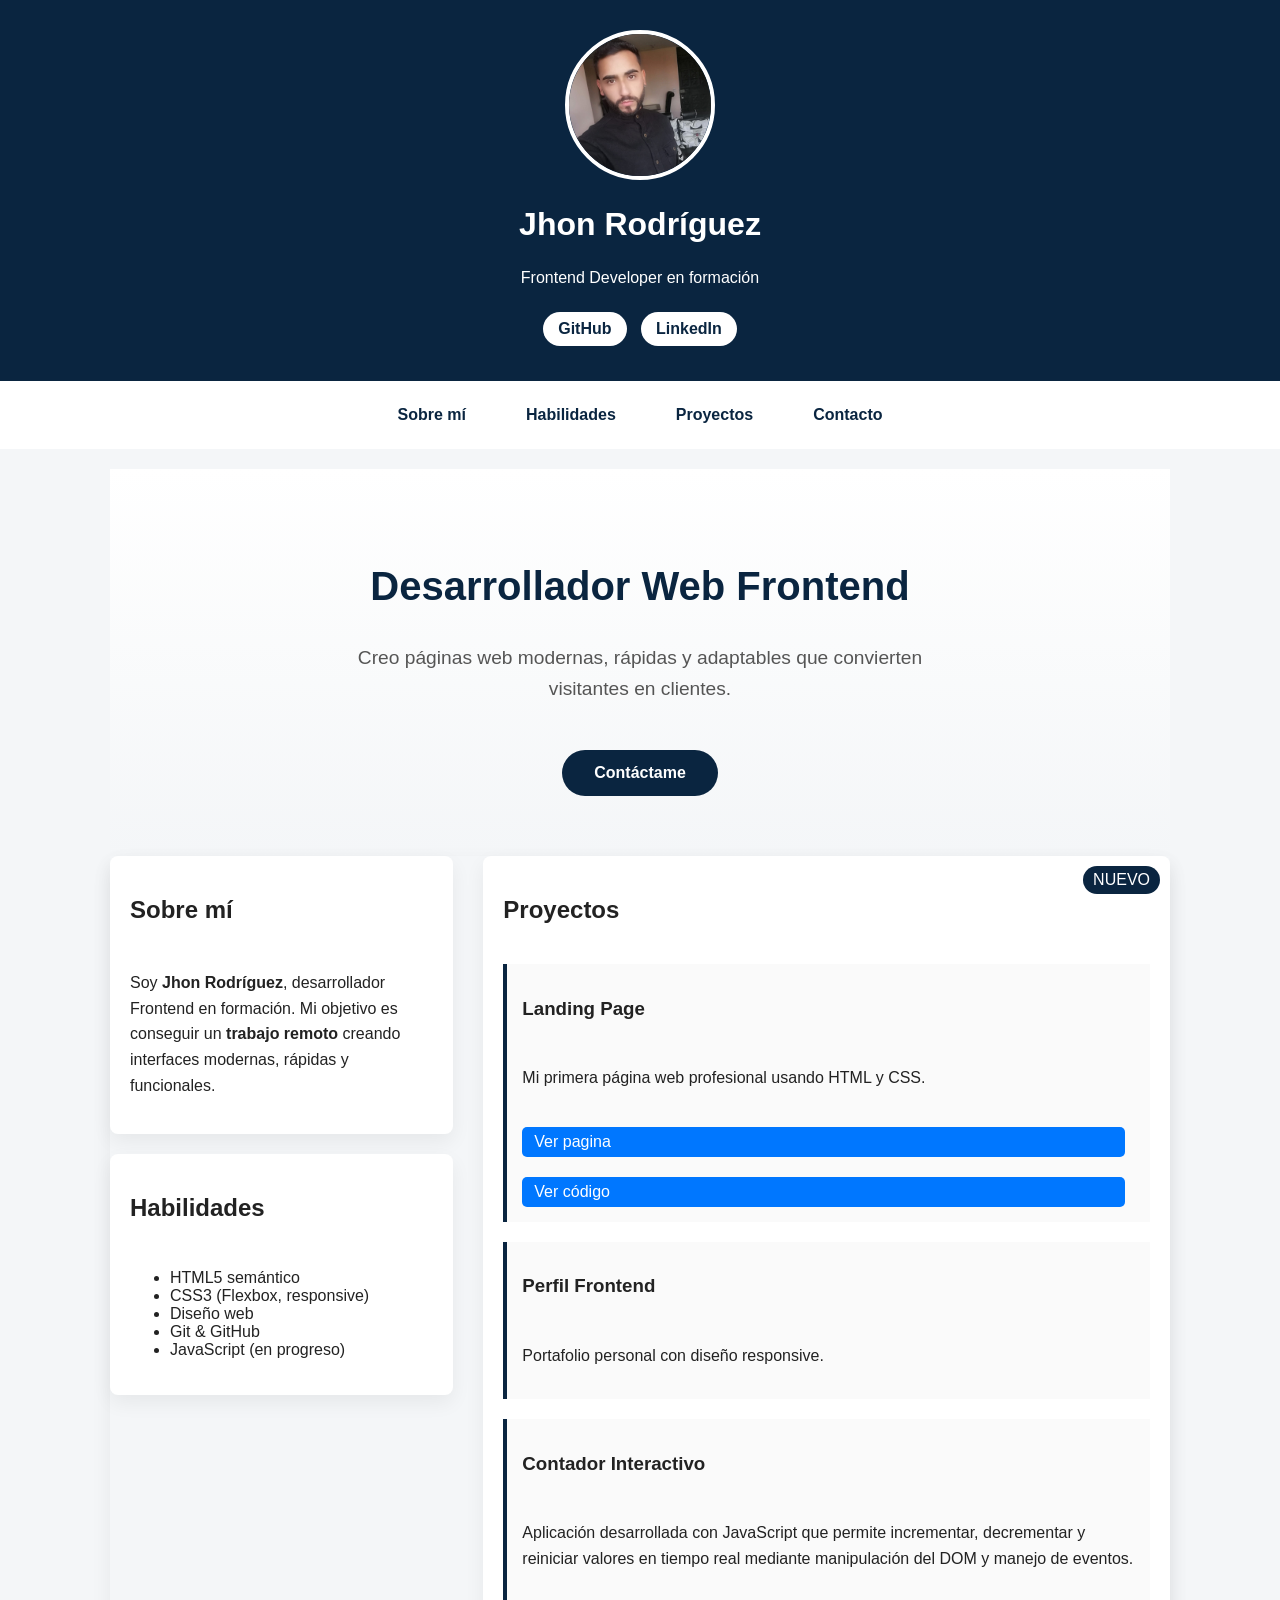
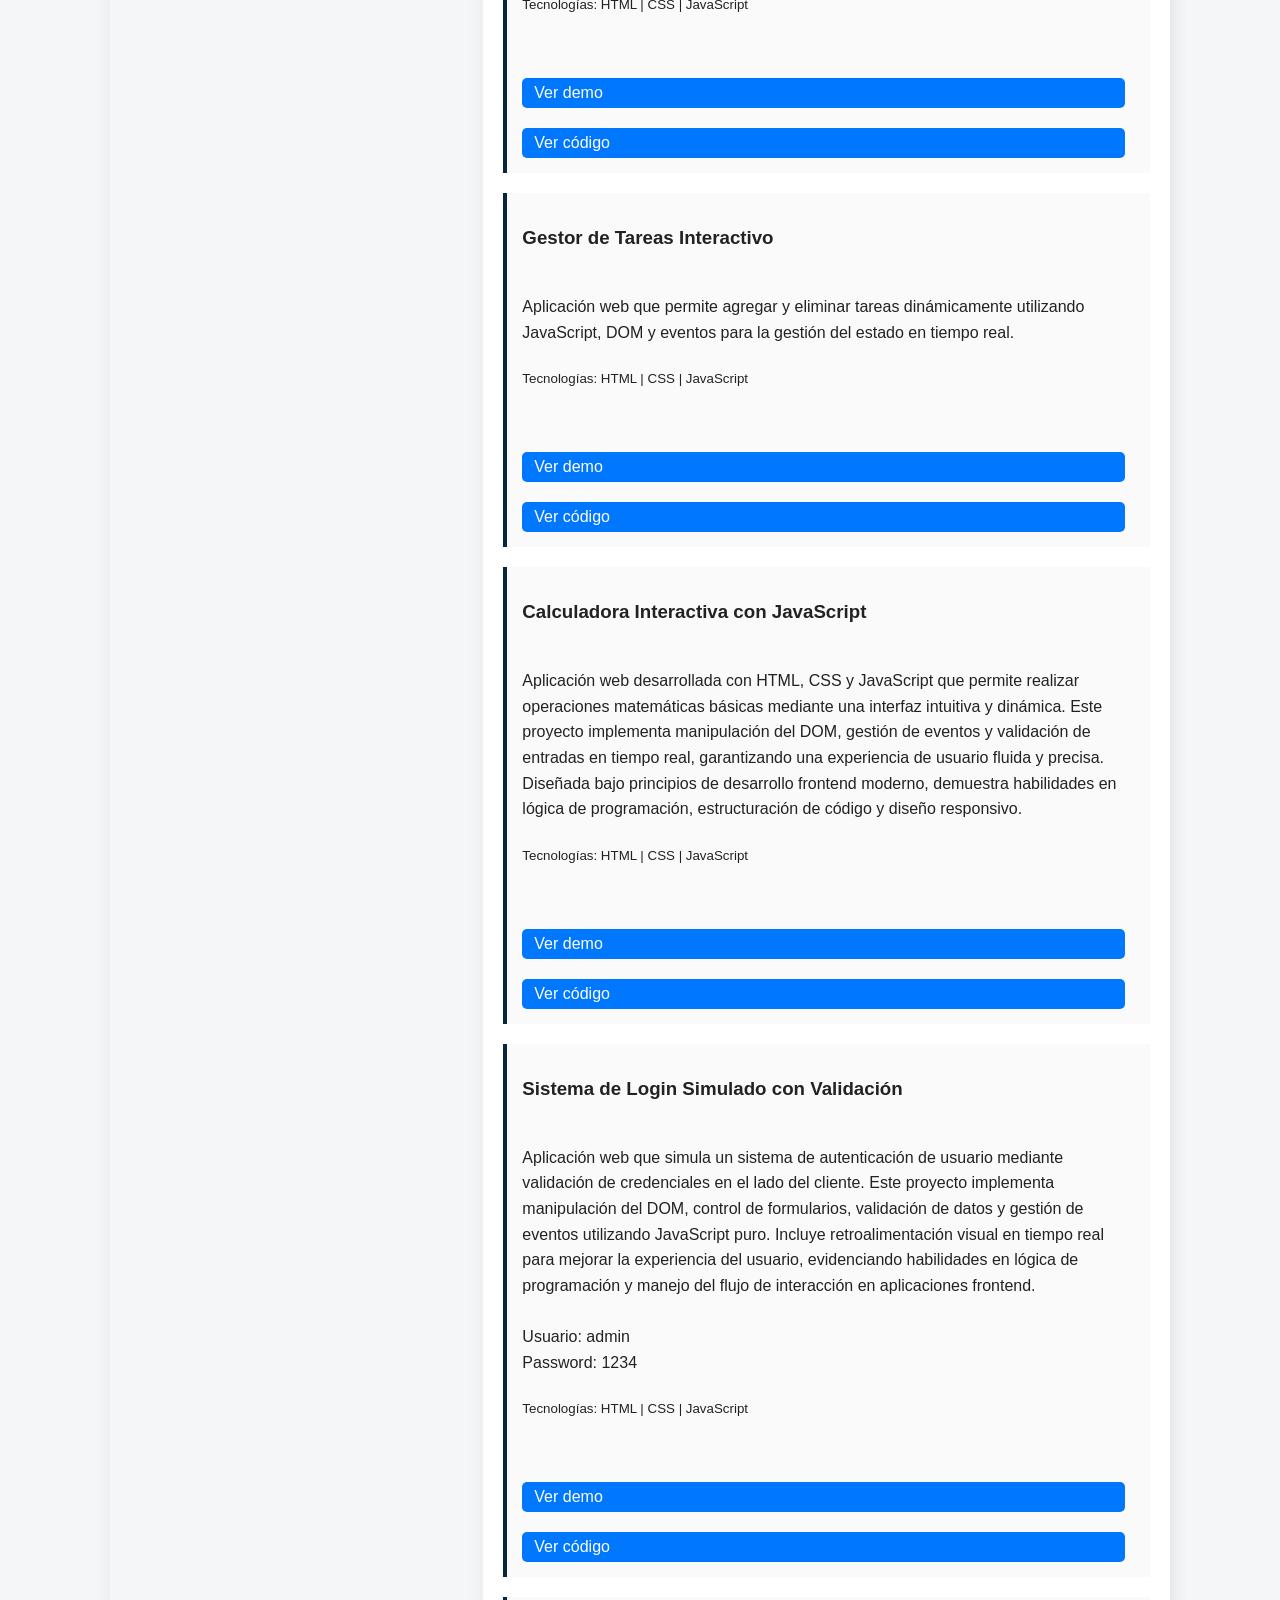
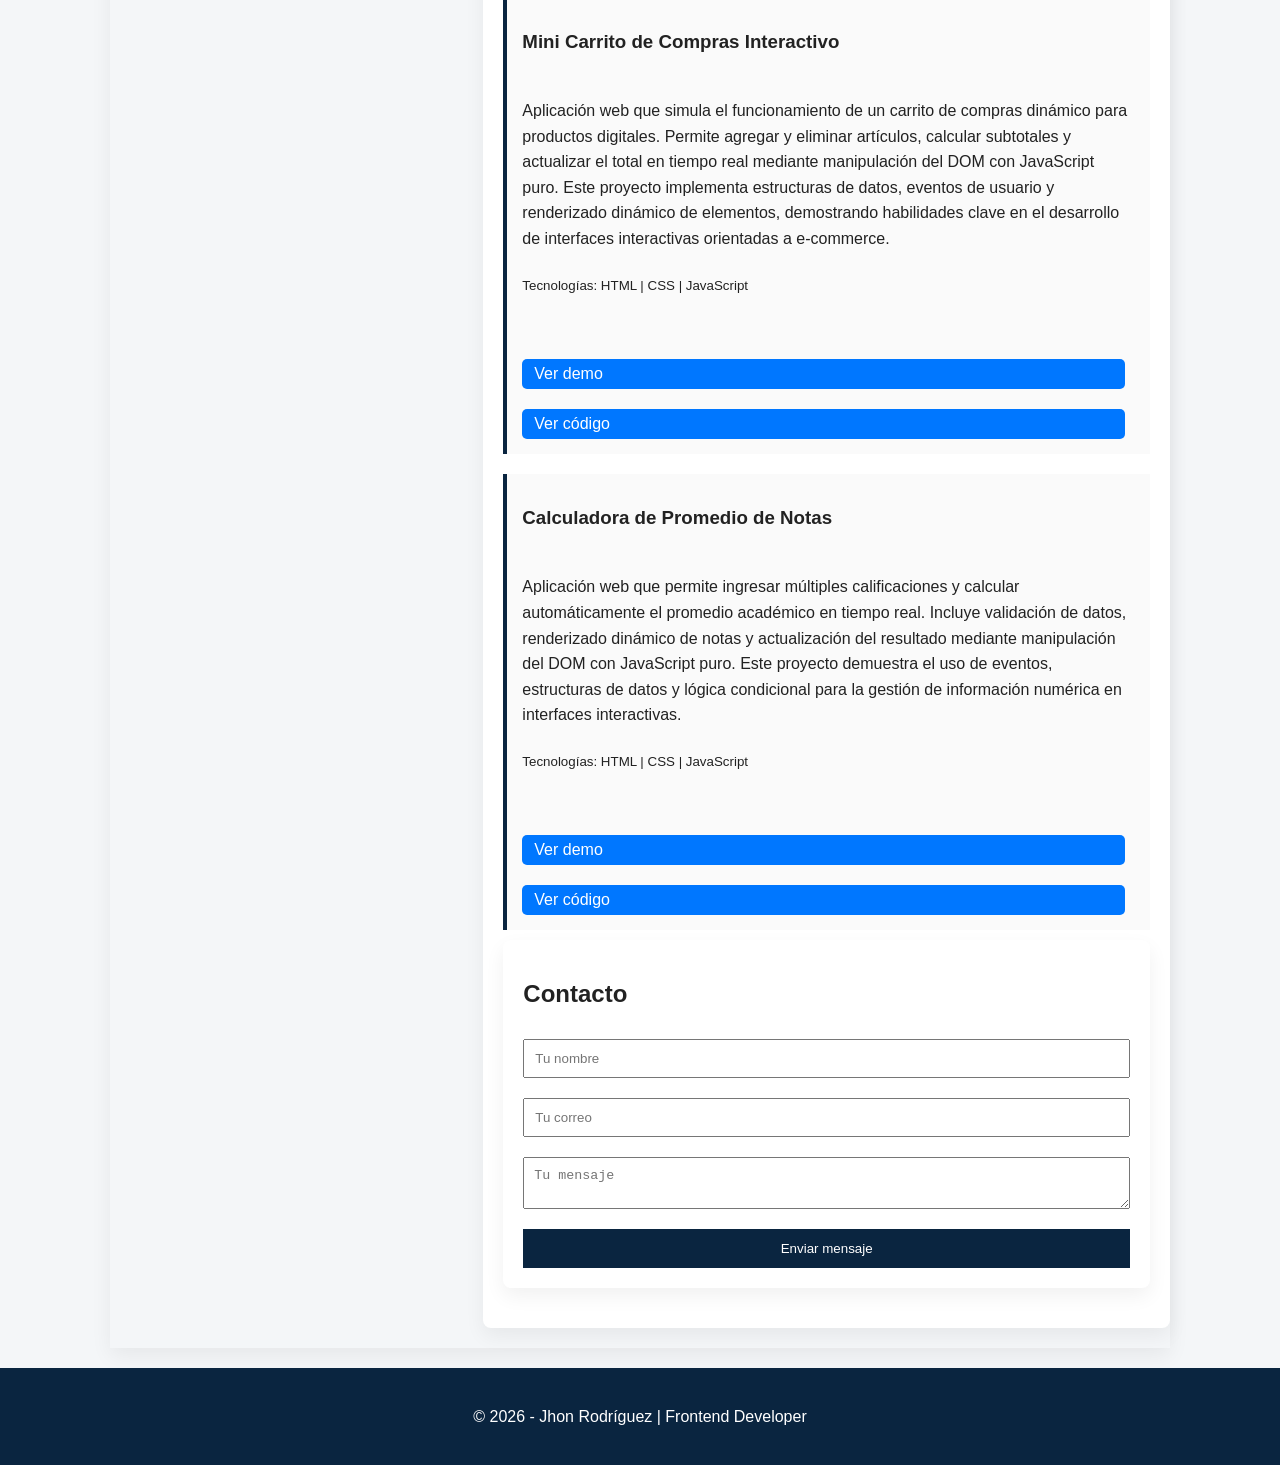
==== index.html @ 3b8bf6b1 "feat: update landing with JS projects section" ====
<!doctype html>
<html lang="es">
  <head>
    <!-- CABEZA DE LA PAGINA WEB -->

    <link rel="icon" href="img/favicon.png" type="image/png">

    <!-- Permite usar caracteres como ñ, tildes y emojis -->
    <meta charset="UTF-8" />

    <!-- Hace que la página se adapte al tamaño del dispositivo -->
    <meta name="viewport" content="width=device-width, initial-scale=1.0" />

    <!-- SEO básico: descripción para Google -->
    <!-- Etiqueta meta: se usa para dar información sobre la página al navegador y a Google -->
    <meta
      name="description"
      content="Portafolio de Jhon Rodríguez, Frontend Developer especializado en HTML, CSS y diseño web."
    />
    <!-- name Indica que esta meta etiqueta describe el contenido de la página -->
    <!-- Texto que leerán Google, Bing y otros buscadores para mostrar tu página en los resultados -->

    <!-- Palabras clave para buscadores -->
    <meta
      name="keywords"
      content="Frontend, HTML, CSS, Desarrollador Web, Portafolio"
    />

    <!-- Autor del sitio -->
    <meta name="author" content="Jhon Rodríguez" />

    <!-- Título que aparece en la pestaña -->
    <title>Jhon Rodríguez | Frontend Developer</title>
    <meta property="og:title" content="Jhon Rodríguez | Frontend Developer">
    <meta property="og:description" content="Portafolio profesional de desarrollo web frontend.">
    <meta property="og:type" content="website">
    <!-- Conecta el HTML con el archivo CSS -->
    <link rel="stylesheet" href="style.css" />
  </head>
  <body>
    <!-- CUERPO DE LA PAGINA WEB -->

    <!-- ================= HEADER ================= (Describir quien eres "Identidad del sitio" “Esta es la cabecera o presentación principal de la página”.)-->
    <header class="perfil">
      <!-- ¿Qué hace class="perfil"? Eso conecta este bloque con el CSS .perfil { ... } -->

      <!-- Imagen del perfil -->
      <img src="img/perfil.jpeg" alt="Foto de Jhon Rodríguez" />

      <!-- Nombre principal -->
      <h1>Jhon Rodríguez</h1>

      <!-- Profesión -->
      <p>Frontend Developer en formación</p>

      <!-- Enlaces sociales (div es una caja vacia para agrupar elementos)-->
      <div class="social">
        <!-- ¿Qué hace class="social"? Eso conecta este bloque con el CSS .social { ... } -->
        <!-- "<a>Es un enlace" "href Es a dónde va cuando haces clic" "target="_blank""Hace que se abra en una pestaña nueva. "aria-label Es el texto a mostrar y accesibilidad "GitHub" entre comillas servira para que los usuaros con discapacidad o Google SEO acceda a GitHub"-->
        <a
          href="https://github.com/17Sagara"
          target="_blank"
          aria-label="GitHub"
          >GitHub</a
        >
        <a
          href="https://www.linkedin.com/in/jhon-rodriguez-86114b209/"
          target="_blank"
          aria-label="LinkedIn"
          >LinkedIn</a
        >
      </div>
    </header>

    <!-- ================= MENÚ ================= -->
    <nav>
      <!-- Como se navega o menu de navegación  (<nav> le dice a google o navegadores que es un menu de navegacion)-->
      <!-- <a> Quiere decir que es un enlace -->
      <!-- # Es para ir a un elemento dentro de esta misma página que tenga ese ID, el navegador baja automáticamente hasta esa sección -->
      <a href="#sobre">Sobre mí</a
      ><!-- En resumen este es un enlace que si se hace clic en Sobre mi con su ID: #sobre me mostrara la sección sobre mi donde sea que este ubicada en mi pagina -->
      <a href="#habilidades">Habilidades</a>
      <a href="#proyectos">Proyectos</a>
      <a href="#contacto">Contacto</a>
    </nav>

    <!-- ================= CONTENIDO ================= (Indica a los usuarios y a los navegadores que este es el contenido proncipal del sitio) -->
    <main>
      <!-- Es donde va todo el contenido -->

      <!-- ================= HERO (Landing principal) ================= -->
      <!-- Sección HERO: el bloque principal de la landing page -->
      <section class="hero">
        <!-- Título principal de la página (lo más importante para Google y usuarios) -->
        <h1>Desarrollador Web Frontend</h1>

        <!-- Texto que explica qué haces y qué valor ofreces -->
        <p>
          Creo páginas web modernas, rápidas y adaptables que convierten
          visitantes en clientes.
        </p>

        <!-- Botón principal (Call To Action)
       href="#contacto" hace que al hacer clic baje hasta la sección contacto
       class="cta" conecta con los estilos del botón en CSS -->
        <a href="#contacto" class="cta">Contáctame</a>
      </section>
      <!-- Fin del HERO -->

      <div class="grid">
        <!-- div es una caja genérica. grid es una clase CSS que dice "Esta caja organiza su contenido en columnas" ESTRUCTURA -->

        <!-- ===== COLUMNA IZQUIERDA ===== -->
        <div class="columna">
          <!-- Este div representa una columba de la pagina, esto hace que se divida en 2 columnas y representa la izquierda | Columna 1 | Columna 2 |-->

          <section class="card" id="sobre">
            <!-- Bloques (“Este es un bloque de información” - section es semántico: indica una sección temática - id="sobre" sirve para que el menú <a href="#sobre"> funcione - class="card" permite darle estilo visual tipo tarjeta desde .card en css.) -->
            <h2>Sobre mí</h2>
            <!-- Título de la sección -->
            <p>
              <!-- Parrafo -->
              Soy <strong>Jhon Rodríguez</strong>, desarrollador Frontend en
              formación. Mi objetivo es conseguir un
              <strong>trabajo remoto</strong> creando interfaces modernas,
              rápidas y funcionales.
            </p>
          </section>

          <section class="card" id="habilidades">
            <!-- Aca tambien "card" es para referencia .card en el css para estilos visuales y id:"habilidades" para referenciarla con el menu -->
            <h2>Habilidades</h2>
            <!-- Título de la sección -->
            <ul>
              <!-- Lista desordenada (no tiene numeracion)-->
              <li>HTML5 semántico</li>
              <!-- li es un elemento de lista -->
              <li>CSS3 (Flexbox, responsive)</li>
              <li>Diseño web</li>
              <li>Git & GitHub</li>
              <li>JavaScript (en progreso)</li>
            </ul>
          </section>
        </div>

        <!-- ===== COLUMNA DERECHA ===== -->
        <div class="columna">
          <!-- cada .columna ocupa la mitad. -->

          <section class="card" id="proyectos">
            <!-- Aca tambien "card" es para referencia .card en el css para estilos visuales y id:"proyectos" para referenciarla con el menu -->

            <span class="badge">NUEVO</span>
            <!-- span es una etiqueta pequeña de texto y con la clase .badge en css NUEVO queda flotando arriba de la tarjeta como sticker-->

            <h2>Proyectos</h2>
            <!-- Titulo principal para esta sección -->

            <article class="proyecto">
              <!-- Esto es una pieza de contenido independiente "articulo" -->
              <h3>Landing Page</h3>
              <!-- Titulo principal para esta sección -->
              <p>Mi primera página web profesional usando HTML y CSS.</p>
              <!-- Parrafo -->
              <a href="https://17sagara.github.io/01-landing/" rel="noopener noreferrer" target="_blank" aria-label="Ver pagina">Ver pagina</a> 
              <a href="https://github.com/17Sagara/01-landing" rel="noopener noreferrer" target="_blank" aria-label="Ver código">Ver código</a>
              <!-- target="_blank" Hace que el enlace se abra en otra pestaña. -->
            </article>

            <article class="proyecto">
              <!-- Esto es una pieza de contenido independiente "articulo" -->
              <h3>Perfil Frontend</h3>
              <!-- Titulo principal para esta sección -->
              <p>Portafolio personal con diseño responsive.</p>
              <!-- Parrafo -->
            </article>

            <article class="proyecto">
  <h3>Contador Interactivo</h3>
  <p>
    Aplicación desarrollada con JavaScript que permite incrementar,
    decrementar y reiniciar valores en tiempo real mediante manipulación
    del DOM y manejo de eventos.
  </p>
  <small>Tecnologías: HTML | CSS | JavaScript</small>
  <br><br>
  <a href="https://17sagara.github.io/Contador-app/" rel="noopener noreferrer" target="_blank" aria-label="Ver demo">Ver demo</a>
  <a href="https://github.com/17Sagara/contador-app" rel="noopener noreferrer" target="_blank" aria-label="Ver código">Ver código</a>
</article>

<article class="proyecto">
  <h3>Gestor de Tareas Interactivo</h3>
  <p>
    Aplicación web que permite agregar y eliminar tareas dinámicamente
    utilizando JavaScript, DOM y eventos para la gestión del estado
    en tiempo real.
  </p>
  <small>Tecnologías: HTML | CSS | JavaScript</small>
  <br><br>
  <a href="https://17sagara.github.io/todo-app/" rel="noopener noreferrer" target="_blank" aria-label="Ver demo">Ver demo</a>
  <a href="https://github.com/17Sagara/todo-app" rel="noopener noreferrer" target="_blank" aria-label="Ver código">Ver código</a>
</article>

<article class="proyecto">
  <h3>Calculadora Interactiva con JavaScript</h3>
  <p>
    Aplicación web desarrollada con HTML, CSS y JavaScript que permite realizar operaciones matemáticas básicas mediante una interfaz 
    intuitiva y dinámica. Este proyecto implementa manipulación del DOM, gestión de eventos y validación de entradas en tiempo real, 
    garantizando una experiencia de usuario fluida y precisa. Diseñada bajo principios de desarrollo frontend moderno, demuestra 
    habilidades en lógica de programación, estructuración de código y diseño responsivo.
  </p>
  <small>Tecnologías: HTML | CSS | JavaScript</small>
  <br><br>
  <a href="https://17sagara.github.io/Calculadora-app/" rel="noopener noreferrer" target="_blank" aria-label="Ver demo">Ver demo</a>
  <a href="https://github.com/17Sagara/Calculadora-app" rel="noopener noreferrer" target="_blank" aria-label="Ver código">Ver código</a>
</article>

<article class="proyecto">
  <h3>Sistema de Login Simulado con Validación</h3>
  <p>
    Aplicación web que simula un sistema de autenticación de usuario mediante validación de credenciales en el lado del cliente. 
    Este proyecto implementa manipulación del DOM, control de formularios, validación de datos y gestión de eventos utilizando 
    JavaScript puro. Incluye retroalimentación visual en tiempo real para mejorar la experiencia del usuario, evidenciando habilidades
    en lógica de programación y manejo del flujo de interacción en aplicaciones frontend.<br><br>
    Usuario: admin<br>
    Password: 1234
  </p>
  <small>Tecnologías: HTML | CSS | JavaScript</small>
  <br><br>
  <a href="https://17sagara.github.io/Login-simulado/" rel="noopener noreferrer" target="_blank" aria-label="Ver demo">Ver demo</a>
  <a href="https://github.com/17Sagara/Login-simulado" rel="noopener noreferrer" target="_blank" aria-label="Ver código">Ver código</a>
</article>

<article class="proyecto">
  <h3>Mini Carrito de Compras Interactivo</h3>
  <p>
Aplicación web que simula el funcionamiento de un carrito de compras dinámico para productos digitales. Permite agregar y eliminar artículos, calcular subtotales y actualizar el total en tiempo real mediante manipulación del DOM con JavaScript puro. Este proyecto implementa estructuras de datos, eventos de usuario y renderizado dinámico de elementos, demostrando habilidades clave en el desarrollo de interfaces interactivas orientadas a e-commerce.
  </p>
  <small>Tecnologías: HTML | CSS | JavaScript</small>
  <br><br>
  <a href="https://17sagara.github.io/Carrito-compras/" rel="noopener noreferrer" target="_blank" aria-label="Ver demo">Ver demo</a>
  <a href="https://github.com/17Sagara/Carrito-compras" rel="noopener noreferrer" target="_blank" aria-label="Ver código">Ver código</a>
</article>

<article class="proyecto">
  <h3>Calculadora de Promedio de Notas</h3>
  <p>
Aplicación web que permite ingresar múltiples calificaciones y calcular automáticamente el promedio académico en tiempo real. Incluye validación de datos, renderizado dinámico de notas y actualización del resultado mediante manipulación del DOM con JavaScript puro. Este proyecto demuestra el uso de eventos, estructuras de datos y lógica condicional para la gestión de información numérica en interfaces interactivas.
  </p>
  <small>Tecnologías: HTML | CSS | JavaScript</small>
  <br><br>
  <a href="https://17sagara.github.io/Promedio-notas-app/" rel="noopener noreferrer" target="_blank" aria-label="Ver demo">Ver demo</a>
  <a href="https://github.com/17Sagara/Promedio-notas-app" rel="noopener noreferrer" target="_blank" aria-label="Ver código">Ver código</a>
</article>

      <!-- ================= CONTACTO ================= -->
      <section class="card" id="contacto">
        <!-- section Es un bloque semántico → una sección importante del sitio - class="card" Le aplica el diseño de tarjeta del CSS - id="contacto" Permite que el menú vaya aquí cuando se hace clic    -->
        <h2>Contacto</h2>
        <!-- Titulo principal para esta sección -->
        <form>
          <!-- con form damos a entender que el usuario va a escribir datos que pueden enviarse sin el los campos serian decorativos-->
          <!-- Campo nombre --><!-- input Campo donde el usuario escribe - type="text" Texto normal - placeholder Texto gris de ayuda - requiered No deja enviar si está vacío -->
          <input type="text" placeholder="Tu nombre" required />
          <!-- Campo email --><!-- input Campo donde el usuario escribe - type="emal" Texto de email - placeholder Texto gris de ayuda - requiered No deja enviar si está vacío -->
          <input type="email" placeholder="Tu correo" required />
          <!-- Mensaje --><!-- aca igual a los anteriores solamente que ya no tiene un tipo de texto asignado -->
          <textarea placeholder="Tu mensaje" required></textarea>
          <!-- Botón --><!-- type="submit" significa que cuando lo presionen, envía el formulario (por ahora no tiene a donde enviarlo solo es decorativo)-->
          <button type="submit">Enviar mensaje</button>
        </form>
      </section>
    </main>

    <!-- ================= FOOTER ================= -->
    <footer>
      <p>© 2026 - Jhon Rodríguez | Frontend Developer</p>
    </footer>
  </body>
</html>
---- style.css ----
/* Reset de modelo de caja */
* {
  /* Asterisco * → Selector universal (basicamente dice que se aplicara a todo en la pagina)*/
  box-sizing: border-box; /* codigo moderno que evita errores de tamaño como pasaba antes*/
  scroll-behavior: smooth;
}

/* ================= ESTILOS GENERALES ================= */
body {
  /* Esta parte es la base visual de toda tu web. Es todo lo que se ve en la página web. */
  background-color: #f4f6f8; /* Color de fondo "color fondo general" */
  font-family: Arial, Helvetica, sans-serif; /* Fuente */
  margin: 0; /* Quita márgenes automaticas que tienen los navegadores dejando que nuestra web llegue a los bordes */
  color: #222; /* Color texto del contenido*/
}

/* ================= HEADER ================= */
.perfil {
  /* “Todo lo que esté clase perfil tendrá estos estilos”.*/
  background-color: #0a2540; /* Azul oscuro "color portada" */
  color: white; /* Texto blanco "texto en la portada"*/
  text-align: center; /* Centra contenido */
  padding: 30px; /* espacio interno, agrega 30px o lo que le pongamos entre elementos para que no se vea apretado */
}

.perfil img {
  /* “Todas las imagenes que esten en la clase perfil tendrá estos estilos”.*/
  width: 150px; /* Tamaño imagen de perfil */
  border-radius: 50%; /* Curbatura de las esquinas de la foto de perfil al dejarla en 50% de ve Circular */
  border: 4px solid white; /* Borde de la foto de perfil */
}

/* Redes sociales o botones debajo de la foto de perfil */
.social a {
  /* “Todo lo que esté clase social tendrá estos estilos”.*/
  background: white; /* Color del boton */
  color: #0a2540; /* Color de la letra en el boton */
  padding: 8px 15px; /* Tamaño del boton, hace que el boton no este pegado al texto se vea comodo para hacer clic*/
  margin: 5px; /* Espacio entre un boton y el otro */
  display: inline-block; /* Texto que se comporta como caja - permite: padding, bordes redondeados, tamaño propio */
  text-decoration: none; /* Espacio entre un boton y el otro */
  border-radius: 20px; /* Redondea las esquinas dando sensacion de boton moderno */
  font-weight: bold; /* Texto en negrita */
  transition: 0.3s; /* Esto prepara al botón para animaciones suaves cuando: pases el mause, cambie el color */
}

/* Hover en botones */
.social a:hover {
  /* Cuando el mouse esté encima (hover) de un <a> que esté dentro de .social, aplica estos estilos - Cuando pasas el cursor sobre GitHub o LinkedIn, este estilo se activa. */
  background: #6989aa; /* Color resaltante al pasar el mause por GitHub o LinkedIn*/
}

/* ================= MENÚ ================= */

nav {
  /* “Todo lo que esté clase nav tendrá estos estilos en este caso especificamente el menu de navegación”.*/
  background: white; /* Color barra del menu de navegacion */
  padding: 15px; /* Espacio interno dentro del menu */

  display: flex; /* Activa Flexbox */
  flex-direction: column; /* 📱 Mobile first: vertical */
  /*justify-content: center;         /* Centra los enlaces horizontalmente */
  align-items: center; /* Los centra verticalmente */
  gap: 15px; /* Espacio entre botones */

  /*text-align: center;  centra los enlaces dentro del menu */
  position: sticky; /* efecto profesional */
  top: 0; /* le dice a sticky Quédate pegado exactamente al borde superior de la pantalla. */
  z-index: 1000; /* Esto controla la gerarquia de quien va encima de que entre mayor el número mas arriba visualmente */
}

nav a {
  color: #0a2540; /* Define el color del texto de los enlaces del menú (azul oscuro) */
  text-decoration: none; /* Quita el subrayado típico de los enlaces */
  font-weight: bold; /* Hace el texto más grueso (negrita) */

  padding: 10px 15px; /* Ahora son botones */
  border-radius: 8px; /* Bordes suaves */

  /* margin: 0 15px;         Agrega espacio a la izquierda y derecha entre cada enlace */
  transition: all 0.3s ease; /* Hace que el cambio de color sea suave cuando pasa el mouse */
}

/* Hover del menú */
nav a:hover {
  /* Se activa cuando el mouse pasa sobre un enlace del menú */
  background: #e8f0ff; /* Fondo tipo botón */
  color: #1e4e8c; /* Cambia el color del texto a un azul más claro */
}

/* ================= LAYOUT ================= */
/* Esta sección controla cómo se organiza la estructura principal de la página */

/* ===== HERO ===== */
/* Estilos generales del bloque principal (hero) */
.hero {
  text-align: center;
  /* Centra TODO el contenido del hero (título, texto y botón) */

  padding: 60px 20px;
  /* 60px arriba y abajo → hace que el hero sea alto y elegante
     20px a los lados → evita que el texto quede pegado en móvil */

  background: linear-gradient(to bottom, #ffffff, #f4f6f8);
}

/* Estilos del título principal dentro del hero */
.hero h1 {
  font-size: 2.5rem;
  /* Hace el título grande.
     2.5rem se adapta al tamaño de pantalla automáticamente */

  color: #0a2540;
  /* Azul oscuro corporativo (el mismo que usas en header y menú) */
}

/* Estilos del párrafo dentro del hero */
.hero p {
  font-size: 1.2rem;
  /* Texto más grande que lo normal para que se lea fácil */

  color: #555;
  /* Gris oscuro: más suave que negro puro → más elegante */

  max-width: 600px;
  /* Evita que el texto sea demasiado ancho en pantallas grandes.
     Mejora la lectura (regla de diseño profesional) */

  margin: 20px auto;
  /* 20px arriba y abajo → separa el texto del título y del botón
     auto a los lados → centra el párrafo horizontalmente */
}

/* Botón principal (Call To Action) */
.cta {
  /* Selecciona cualquier elemento que tenga class="cta" (tu botón principal) */
  display: inline-block; /* Hace que el botón se comporte como una caja (permite padding, tamaño y margen) */
  margin-top: 25px; /* Agrega espacio arriba para separarlo del texto */
  padding: 14px 32px; /* 14px arriba y abajo, 32px a los lados → botón grande y cómodo para hacer clic */
  background: #0a2540; /* Color de fondo azul oscuro (estilo corporativo) */
  color: white; /* Color del texto del botón */
  text-decoration: none; /* Quita el subrayado del enlace para que parezca un botón real */
  font-weight: bold; /* Hace el texto más grueso y visible */
  border-radius: 30px; /* Bordes muy redondeados → efecto píldora moderno */
  transition: 0.3s; /* Hace que los cambios (color y tamaño) sean suaves al pasar el mouse */
}

/* Cuando el usuario pasa el mouse sobre el botón */
.cta:hover {
  /* Hover = estado cuando el cursor está encima del botón */
  background: #1e4e8c; /* Cambia el azul a uno más claro para dar efecto interactivo */
  transform: scale(
    1.05
  ); /* Aumenta el tamaño un 5% → efecto de botón que "salta" */
}

main {
  max-width: 1100px;
  /* Define el ancho máximo que puede tener el contenido.
     Evita que la página se estire demasiado en pantallas grandes */

  margin: auto;
  /* Centra el contenido horizontalmente dentro de la ventana del navegador */

  padding: 20px;
  /* Agrega espacio interno para que el contenido no quede pegado a los bordes */
}

.grid {
  display: grid; /* Activa CSS Grid (ya no Flexbox) */

  /*display: flex;*/
  /* Activa Flexbox, permitiendo que los elementos hijos (columnas)
     se alineen uno al lado del otro */

  /*grid-template-columns: 300px 1fr;   /* Sidebar fija (300px) + contenido flexible */

  /* Columnas inteligentes (la columna izquierda nunca sera mas pequeña de 260px, puede crecer si ahi espacio y el 2fr significa que la columna derecha ocupa el doble de espacio que la izquierda) */
  /*| Sidebar |      Contenido      |*/
  /*|   1fr   |         2fr         |*/
  /*grid-template-columns: minmax(260px, 1fr) 2fr;*/

  grid-template-columns: 1fr; /* 📱 UNA sola columna por defecto */

  gap: 30px;
  /* Agrega espacio entre las columnas */

  /* Alineación profesional */
  /*justify-content: space-between;  separa las columnas horizontalmente */ /* Esto empuja las columbas a los extremos */
  /* align-items: center;           las centra verticalmente */
  /*align-items: flex-start; /*Alinea todos los elementos hijos desde ARRIBA del contenedor*/

  align-items: start; /* Alinea todo desde arriba */
}

.columna {
  flex: 1;
  /* Hace que cada columna ocupe el mismo ancho disponible
     dentro del contenedor flex (.grid) */
}

.columna:first-child {
  flex: 0.8; /* Sidebar más angosta */
}

.columna:last-child {
  flex: 1.2; /* Contenido más ancho */
}

/* ================= TARJETAS ================= */
/* Aquí empiezan los estilos de las tarjetas que contienen el contenido */

.card {
  background: white;
  /* Define el fondo de cada tarjeta como blanco,
     para que contraste con el fondo gris del body */

  padding: 20px;
  /* Agrega espacio dentro de la tarjeta
     para que el texto no quede pegado a los bordes */

  margin-bottom: 20px;
  /* Crea separación vertical entre una tarjeta y otra */

  border-radius: 8px;
  /* Redondea las esquinas de la tarjeta
     dando una apariencia más moderna y elegante */

  position: relative;
  /* Permite que los elementos internos posicionados de forma absoluta
     (como el badge "NUEVO") se coloquen tomando esta tarjeta como referencia */

  box-shadow: 0 8px 20px rgba(0, 0, 0, 0.06);

  /* Sombra base de la tarjeta (cuando NO está el mouse encima) */
  /*box-shadow: 0 10px 20px rgba(0, 0, 0, 0.08);*/
  /* 
  0  = no se mueve horizontalmente
  10px = baja la sombra hacia abajo
  20px = la hace más difusa (más suave)
  rgba(0,0,0,0.08) = negro con 8% de opacidad (sombra suave)
  Esto hace que la tarjeta "flote" sobre el fondo
*/

  /* Prepara animaciones suaves cuando algo cambie */
  transition:
    transform 0.3s ease,
    box-shadow 0.3s ease;
  /*
  transform 0.3s → la animación de movimiento dura 0.3 segundos
  box-shadow 0.3s → la sombra también cambia suavemente
  ease → hace que la animación empiece y termine suave (no brusca)
*/
  display: flex;
  flex-direction: column; /* Los elementos van de arriba hacia abajo */
  gap: 10px; /* Espacio entre título, texto, botones */
}

/* Cuando el mouse pasa por encima de una tarjeta */
.card:hover {
  /* Mueve la tarjeta hacia arriba 8 píxeles */
  transform: translateY(-8px);
  /*
    translateY(-8px) = la tarjeta sube
    Da el efecto de que la tarjeta "se eleva"
  */

  /* Aumenta la sombra para simular que está más lejos del fondo */
  box-shadow: 0 20px 40px rgba(0, 0, 0, 0.15);
  /*
    20px = la sombra cae más abajo
    40px = la sombra es más grande
    0.15 = más oscura
    Esto refuerza el efecto de tarjeta flotando
  */
}

/* ================= BADGE ================= (icono azul en la esquina de proyectos que dice "NUEVO") */
/* Comentario visual para identificar esta sección del CSS */

/* Selecciona todos los elementos que tengan class="badge" */
.badge {
  position: absolute;
  /* Permite mover este elemento libremente dentro de su contenedor.
     Se posiciona respecto al primer elemento padre que tenga
     position: relative (en este caso, la tarjeta .card) */

  top: 10px;
  /* Lo separa 10 píxeles desde la parte superior de la tarjeta */

  right: 10px;
  /* Lo separa 10 píxeles desde el lado derecho de la tarjeta */

  background: #0a2540;
  /* Color de fondo azul oscuro, igual al del header.
     Da coherencia visual al diseño */

  color: white;
  /* Hace que el texto (por ejemplo: "NUEVO") sea blanco */

  padding: 5px 10px;
  /* Agrega espacio interno:
     5px arriba y abajo, 10px a los lados,
     haciendo que el badge se vea como una cápsula */

  border-radius: 20px;
  /* Redondea mucho las esquinas.
     Esto crea el efecto de etiqueta o píldora */
}

/* ================= PROYECTOS ================= */
/* Comentario visual para separar esta sección del CSS */

/* Selecciona todos los elementos que tengan class="proyecto" */
.proyecto {
  background: #fafafa;
  /* Color de fondo gris muy claro.
     Hace que cada proyecto se vea como una tarjeta suave */

  padding: 15px;
  /* Espacio interno entre el contenido (texto, links) y los bordes.
     Evita que el texto quede pegado */

  border-left: 4px solid #0a2540;
  /* Crea una línea azul gruesa en el lado izquierdo.
     Sirve como detalle visual que marca cada proyecto */

  margin-top: 10px;
  /* Separa cada proyecto del anterior hacia arriba,
     evitando que queden pegados */

  display: flex; /*Le dice al navegador:“Voy a organizar los elementos hijos con reglas inteligentes de alineación”.Sin esto, las siguientes líneas no funcionan.*/
  flex-direction: column; /*Cambia la dirección del Flexbox a vertical.*/
  gap: 10px; /*Agrega 8 píxeles de espacio entre cada elemento hijo. Sin gap, todo quedaría pegado:*/
}

.proyecto a {
  display: inline-block;
  margin-right: 10px;
  margin-top: 10px;
  padding: 6px 12px;
  background: #0077ff;
  color: white;
  text-decoration: none;
  border-radius: 5px;
}

/* ================= FORMULARIO ================= */
/* Título visual para identificar la sección del formulario */
form {
  display: flex;
  flex-direction: column;
  gap: 10px;
}

/* Selecciona TODOS los inputs y textareas que estén dentro de un formulario */
form input,
form textarea {
  width: 100%;
  /* Hace que los campos ocupen todo el ancho del formulario */

  padding: 10px;
  /* Espacio interno entre el texto y los bordes del input.
     Hace que se vea más grande y cómodo para escribir */

  margin-bottom: 10px;
  /* Espacio debajo de cada campo para separarlos */
}

/* Estilo cuando el usuario hace clic o escribe en un campo */
form input:focus,
form textarea:focus {
  outline: 2px solid #0a2540;
  /* Dibuja un borde azul alrededor del campo activo
     para indicar dónde está escribiendo el usuario */
}

/* ================= BOTÓN ================= */
/* Estilo para todos los botones */

button {
  background: #0a2540;
  /* Color de fondo azul oscuro */

  color: white;
  /* Color del texto del botón */

  border: none;
  /* Quita el borde feo por defecto del navegador */

  padding: 12px;
  /* Tamaño interno del botón (lo hace más grande) */

  cursor: pointer;
  /* Hace que el mouse se convierta en una manito al pasar encima */
}

/* Estilo cuando el mouse pasa sobre el botón */
button:hover {
  background: #1e4e8c;
  /* Cambia a un azul más claro al pasar el mouse
     para dar efecto visual interactivo */
}

/* ================= FOOTER ================= */
/* Título visual pa
ra indicar que aquí empiezan los estilos del pie de página */

footer {
  /* Selecciona la etiqueta <footer> del HTML */

  background: #0a2540;
  /* Color de fondo azul oscuro para diferenciar el pie de página */

  color: white;
  /* Color blanco para el texto dentro del footer */

  text-align: center;
  /* Centra horizontalmente el texto (©, nombre, etc.) */

  padding: 20px;
  /* Agrega espacio interno alrededor del contenido
     para que no quede pegado a los bordes */
}

/* ================= RESPONSIVE ================= */
/* Título para indicar que aquí empiezan los estilos para móviles y tablets */

@media (min-width: 900px) {
  /* Significa:
      /* Cuando la pantalla tenga 900px o MÁS (PC, laptops) 
      aplica los estilos que están dentro de este bloque" */

  .grid {
    /* Selecciona el contenedor principal que organiza las columnas del layout */
    /* flex-direction: column; */ /* (Esto era de Flexbox)
                                               Si estuviera activo, haría que las columnas se apilen una debajo de otra.
                                               Ya no se usa porque ahora el layout funciona con CSS Grid */

    /* grid-template-columns: 1fr; */ /* (Versión móvil con Grid)
                                               Si esta línea se activa, toda la sección se convierte en UNA sola columna.
                                               Es el equivalente a “modo celular” */

    grid-template-columns: minmax(260px, 1fr) 2fr;
    /* Crea DOS columnas con CSS Grid:
     1) La primera columna (sidebar):
        - Nunca será menor de 260px
        - Puede crecer hasta ocupar 1 fracción del espacio disponible
     2) La segunda columna (contenido principal):
        - Ocupa 2 fracciones del espacio
        - Siempre es el doble de ancha que la primera */

    box-shadow: 0 8px 20px rgba(0, 0, 0, 0.06);
    /* Agrega una sombra suave al contenedor de columnas,
     dando un efecto de profundidad y diseño moderno */
  }

  /* .columna:first-child, */ /* (Flexbox antiguo)
                                               Seleccionaba la primera columna (normalmente el sidebar) */
  /* .columna:last-child { */ /* (Flexbox antiguo)
                                               Seleccionaba la segunda columna (contenido principal) */
  /* flex: 1; */ /* (Flexbox antiguo)
                                               Hacía que ambas columnas ocuparan el mismo ancho.
                                               Ya no se usa porque ahora el layout está controlado por Grid */

  /* ================= MENÚ RESPONSIVE ================= */
  nav {
    /* Selecciona la barra de navegación <nav> (el menú principal del sitio) */

    flex-direction: row; /* Organiza los enlaces del menú en fila horizontal (modo PC: uno al lado del otro) */

    /* flex-direction: column;  /* Esta línea está comentada.
                                Si la activaras, el menú pasaría a ser vertical
                                (modo móvil: botones uno debajo del otro) */

    justify-content: center; /* Centra todos los enlaces del menú horizontalmente dentro de la barra */

    /* align-items: center;     /* Esta línea está comentada.
                                Si se activara, centraría los enlaces verticalmente dentro del menú */

    gap: 30px; /* Crea 30px de espacio entre cada botón del menú
                                para que no queden pegados y se vean más claros y profesionales */
  }

  /*El siguiente codigo se bloqueo para usar el nav de arriba mejor*/
  /*nav a {
    Selecciona los enlaces del menú 

    display: block;
     Hace que cada enlace ocupe toda una línea,
       en vez de estar uno al lado del otro 

    margin: 10px;
    Agrega espacio arriba y abajo entre cada enlace,
       para que se puedan tocar fácilmente con el dedo 
  }*/

  nav a {
    /*width: 100%;                 /* Botones ocupan todo el ancho */
    /*text-align: center;*/
    width: auto; /* En PC los botones NO ocupan todo el ancho */
  }

  /* ===== PERFIL ===== */
  .perfil img {
    width: 150px; /* Imagen más pequeña en móvil */
  }
}

h1,
h2,
h3 {
  /* Selecciona TODOS los títulos: h1, h2 y h3 */
  line-height: 1.2; /* Define la altura entre las líneas del texto.
                             1.2 significa que las líneas estarán muy juntas,
                             haciendo los títulos más compactos, fuertes y elegantes */
}

p {
  /* Selecciona TODOS los párrafos <p> del sitio */
  line-height: 1.6; /* Define la distancia entre líneas del texto.
                             1.6 hace que el texto sea más aireado,
                             más cómodo de leer y más profesional */
}
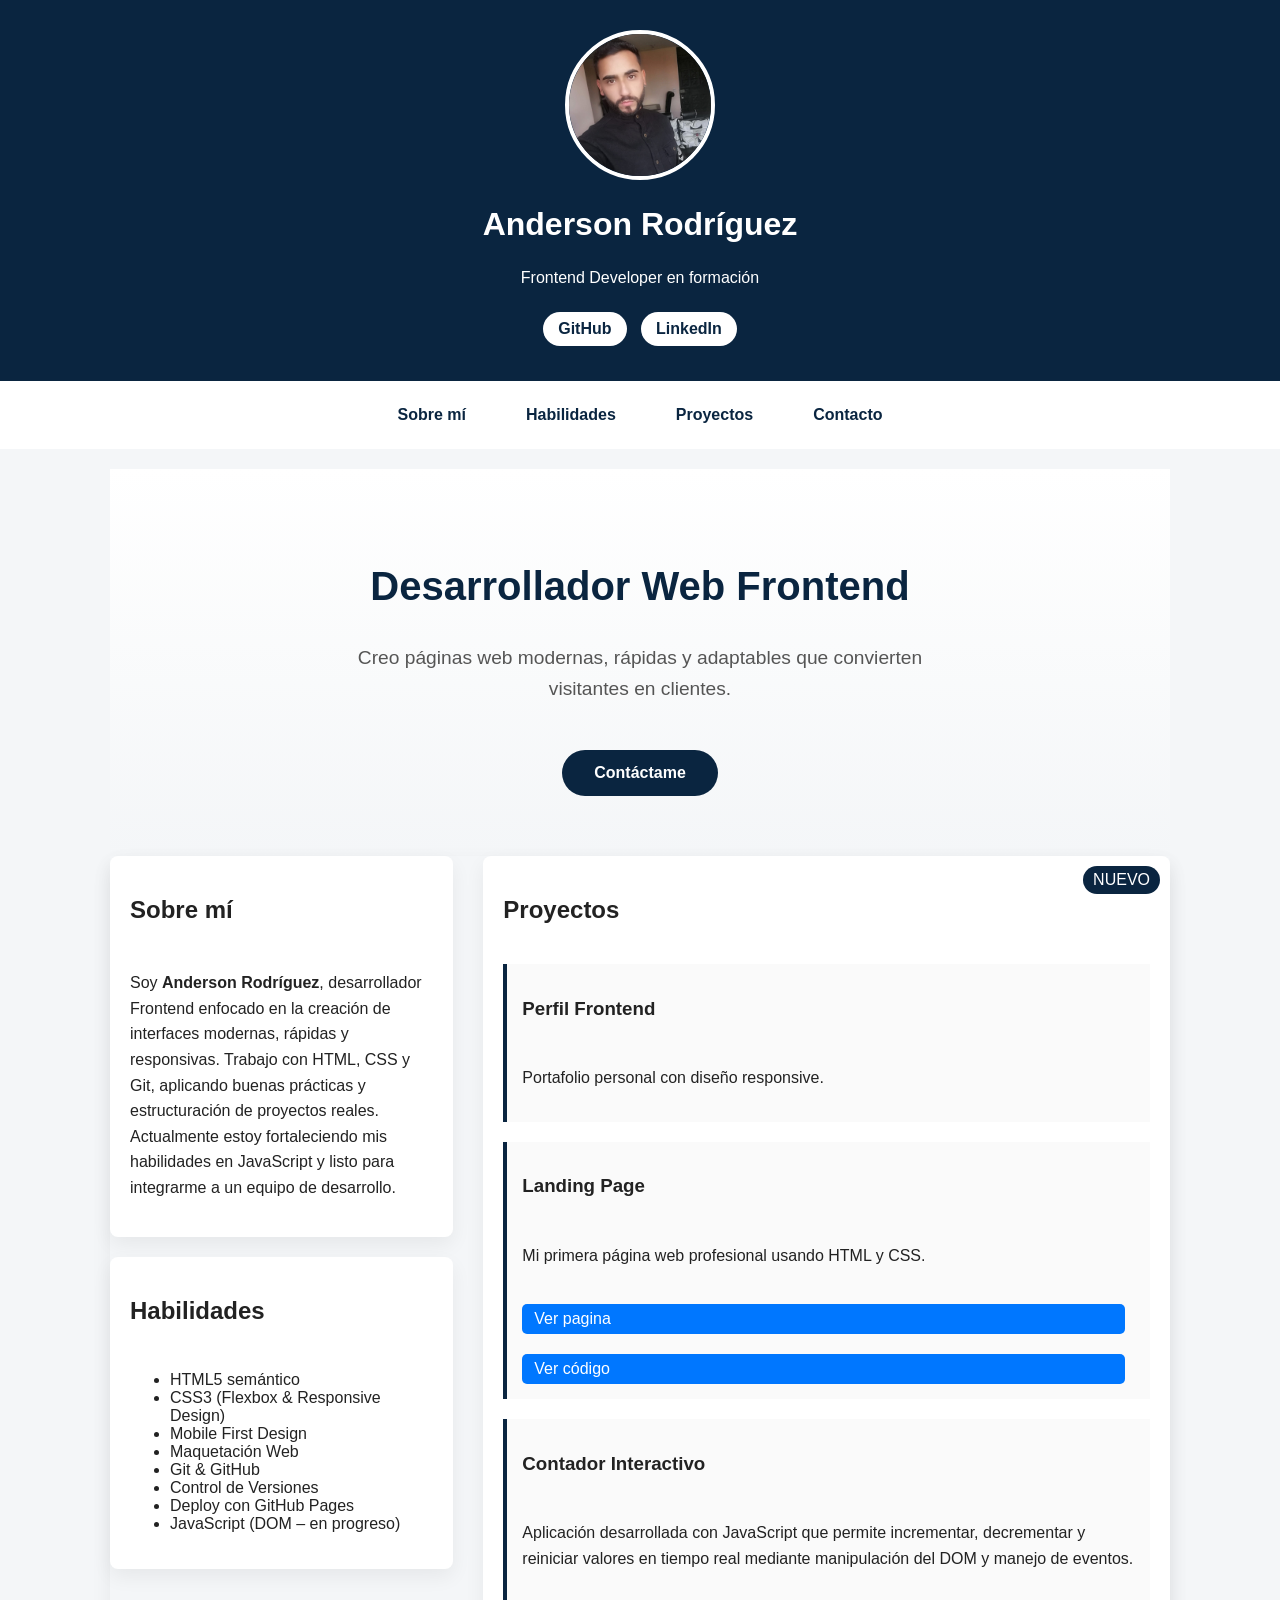
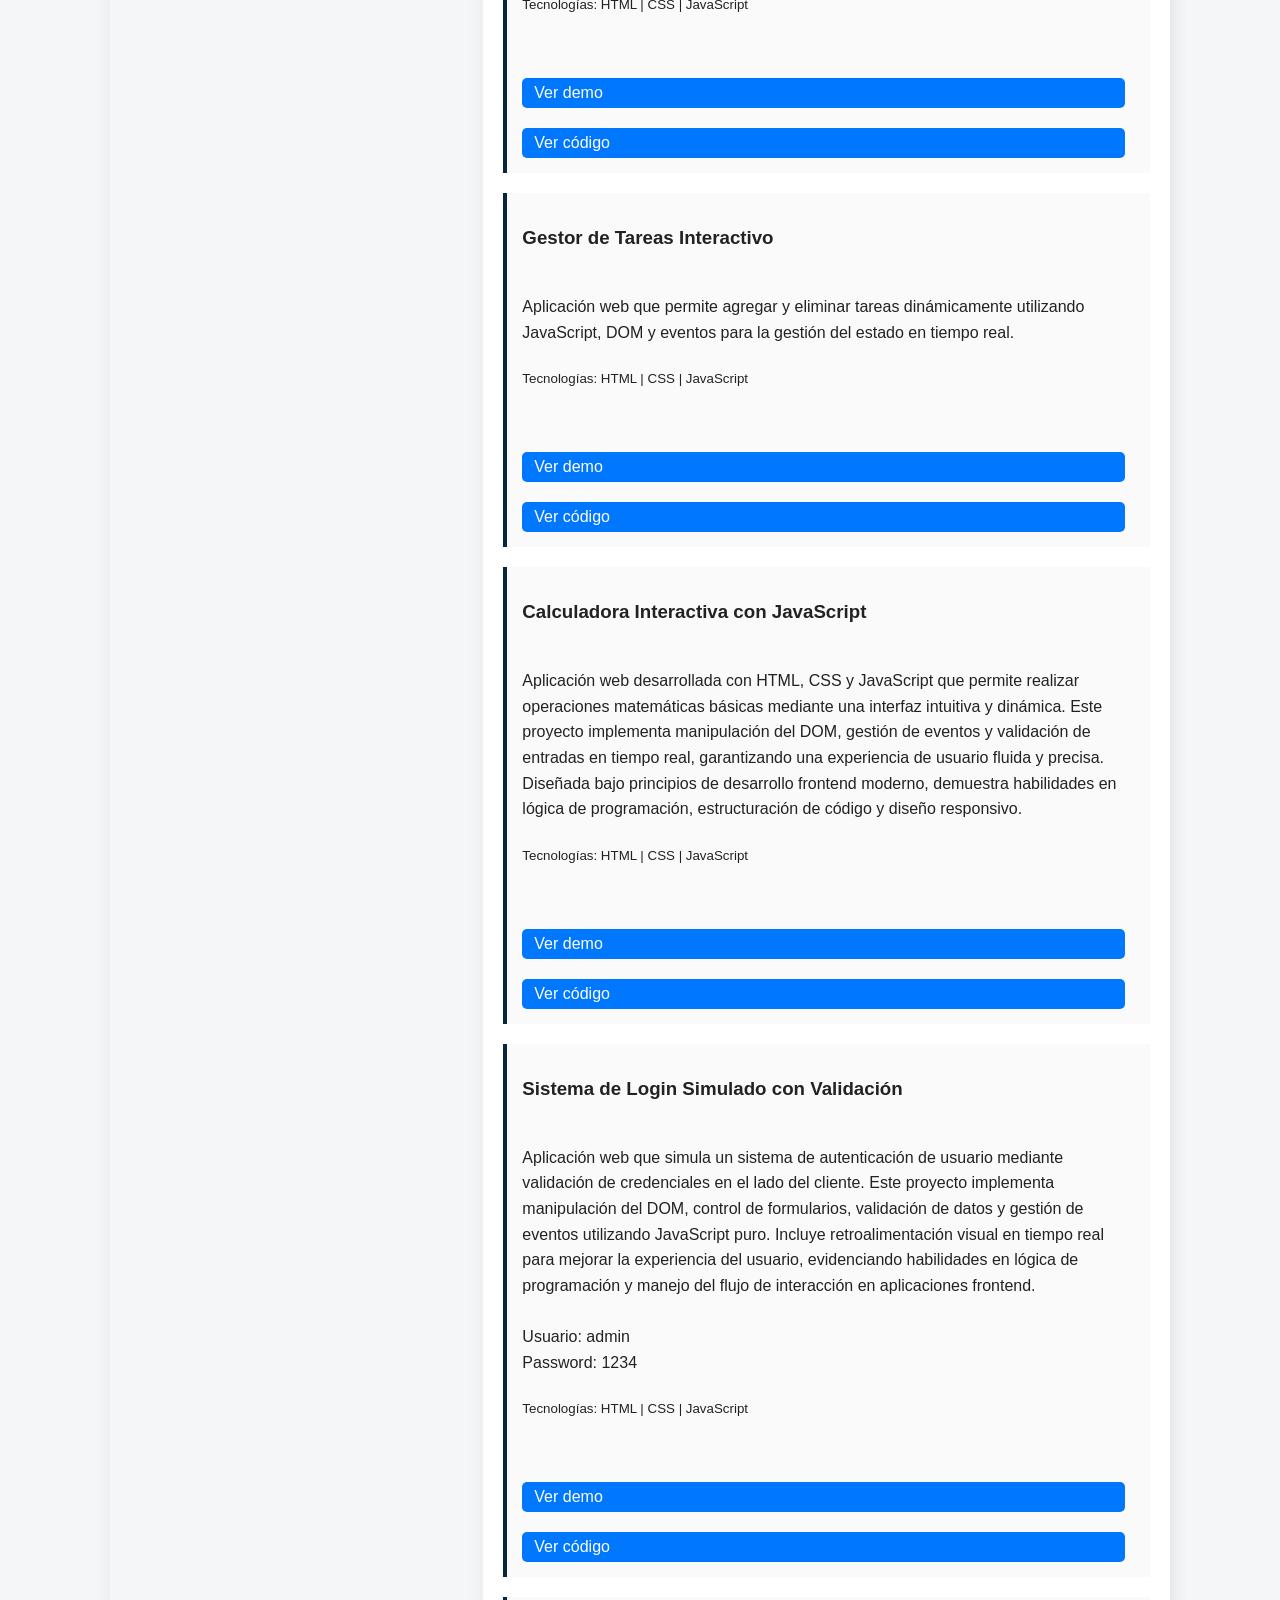
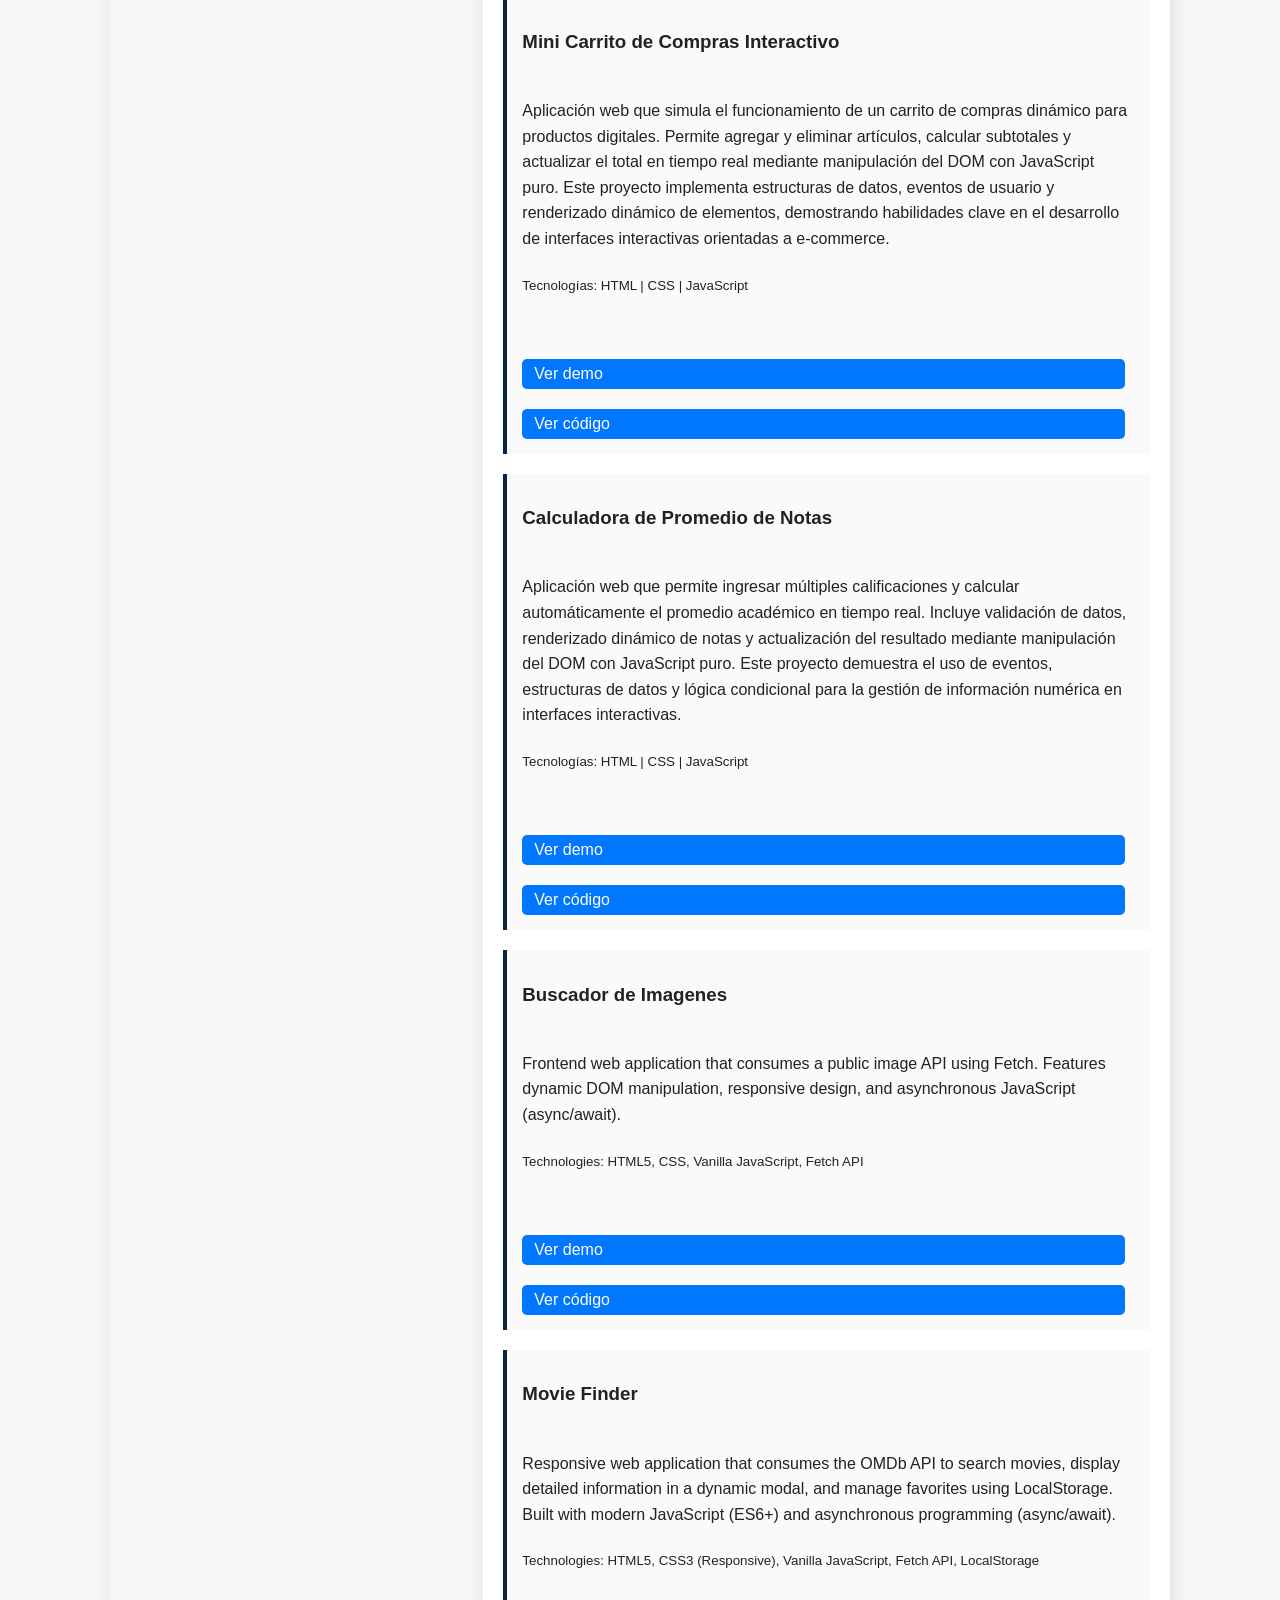
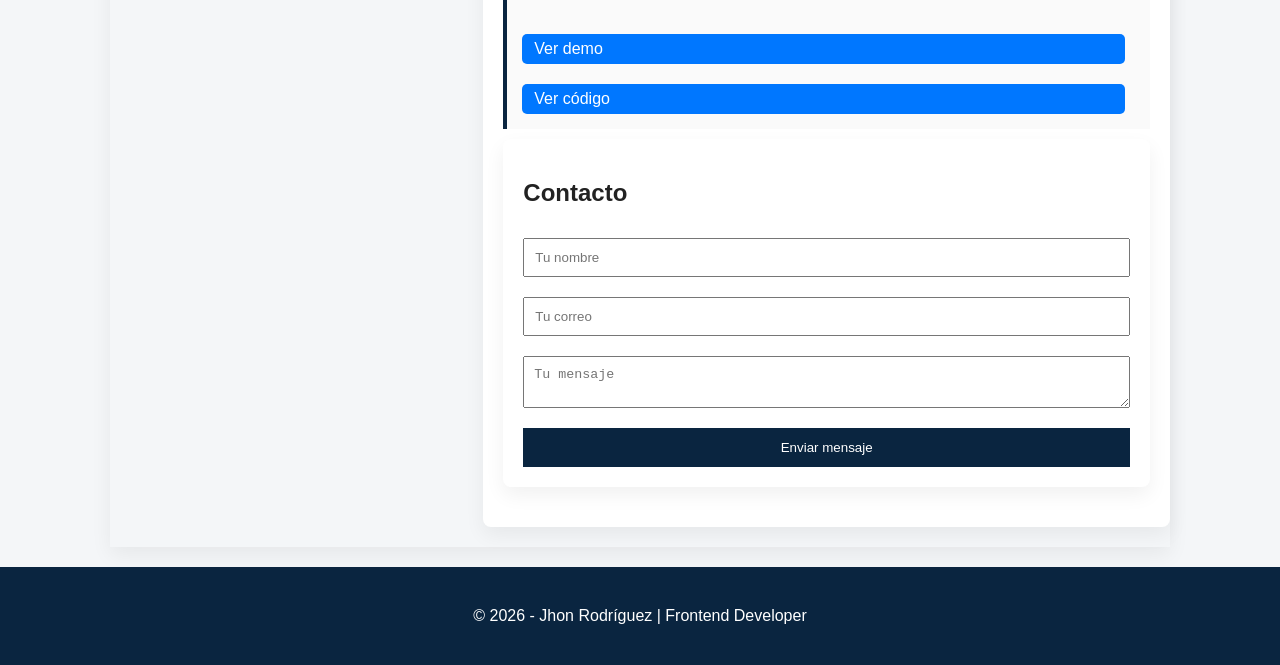
==== commit 34ed779f: "Update landing page layout and styles" ====
--- a/index.html
+++ b/index.html
@@ -15,7 +15,7 @@
     <!-- Etiqueta meta: se usa para dar información sobre la página al navegador y a Google -->
     <meta
       name="description"
-      content="Portafolio de Jhon Rodríguez, Frontend Developer especializado en HTML, CSS y diseño web."
+      content="Portafolio de Anderson Rodríguez, Frontend Developer especializado en HTML, CSS y diseño web."
     />
     <!-- name Indica que esta meta etiqueta describe el contenido de la página -->
     <!-- Texto que leerán Google, Bing y otros buscadores para mostrar tu página en los resultados -->
@@ -27,11 +27,11 @@
     />
 
     <!-- Autor del sitio -->
-    <meta name="author" content="Jhon Rodríguez" />
+    <meta name="author" content="Anderson Rodríguez" />
 
     <!-- Título que aparece en la pestaña -->
-    <title>Jhon Rodríguez | Frontend Developer</title>
-    <meta property="og:title" content="Jhon Rodríguez | Frontend Developer">
+    <title>JAnderson Rodríguez | Frontend Developer</title>
+    <meta property="og:title" content="Anderson Rodríguez | Frontend Developer">
     <meta property="og:description" content="Portafolio profesional de desarrollo web frontend.">
     <meta property="og:type" content="website">
     <!-- Conecta el HTML con el archivo CSS -->
@@ -45,10 +45,10 @@
       <!-- ¿Qué hace class="perfil"? Eso conecta este bloque con el CSS .perfil { ... } -->
 
       <!-- Imagen del perfil -->
-      <img src="img/perfil.jpeg" alt="Foto de Jhon Rodríguez" />
+      <img src="img/perfil.jpeg" alt="Foto de Anderson Rodríguez" />
 
       <!-- Nombre principal -->
-      <h1>Jhon Rodríguez</h1>
+      <h1>Anderson Rodríguez</h1>
 
       <!-- Profesión -->
       <p>Frontend Developer en formación</p>
@@ -120,10 +120,9 @@
             <!-- Título de la sección -->
             <p>
               <!-- Parrafo -->
-              Soy <strong>Jhon Rodríguez</strong>, desarrollador Frontend en
-              formación. Mi objetivo es conseguir un
-              <strong>trabajo remoto</strong> creando interfaces modernas,
-              rápidas y funcionales.
+              Soy <strong>Anderson Rodríguez</strong>, desarrollador Frontend enfocado en la creación de interfaces modernas, 
+              rápidas y responsivas. Trabajo con HTML, CSS y Git, aplicando buenas prácticas y estructuración de proyectos reales. 
+              Actualmente estoy fortaleciendo mis habilidades en JavaScript y listo para integrarme a un equipo de desarrollo. 
             </p>
           </section>
 
@@ -135,10 +134,14 @@
               <!-- Lista desordenada (no tiene numeracion)-->
               <li>HTML5 semántico</li>
               <!-- li es un elemento de lista -->
-              <li>CSS3 (Flexbox, responsive)</li>
-              <li>Diseño web</li>
+              <li>CSS3 (Flexbox & Responsive Design)</li>
+              <li>Mobile First Design</li>
+              <li>Maquetación Web</li>
               <li>Git & GitHub</li>
-              <li>JavaScript (en progreso)</li>
+              <li>Control de Versiones</li>
+              <li>Deploy con GitHub Pages</li>
+              <li>JavaScript (DOM – en progreso)</li>
+
             </ul>
           </section>
         </div>
@@ -155,6 +158,14 @@
 
             <h2>Proyectos</h2>
             <!-- Titulo principal para esta sección -->
+
+            <article class="proyecto">
+              <!-- Esto es una pieza de contenido independiente "articulo" -->
+              <h3>Perfil Frontend</h3>
+              <!-- Titulo principal para esta sección -->
+              <p>Portafolio personal con diseño responsive.</p>
+              <!-- Parrafo -->
+            </article>
 
             <article class="proyecto">
               <!-- Esto es una pieza de contenido independiente "articulo" -->
@@ -168,14 +179,6 @@
             </article>
 
             <article class="proyecto">
-              <!-- Esto es una pieza de contenido independiente "articulo" -->
-              <h3>Perfil Frontend</h3>
-              <!-- Titulo principal para esta sección -->
-              <p>Portafolio personal con diseño responsive.</p>
-              <!-- Parrafo -->
-            </article>
-
-            <article class="proyecto">
   <h3>Contador Interactivo</h3>
   <p>
     Aplicación desarrollada con JavaScript que permite incrementar,
@@ -251,6 +254,28 @@
   <br><br>
   <a href="https://17sagara.github.io/Promedio-notas-app/" rel="noopener noreferrer" target="_blank" aria-label="Ver demo">Ver demo</a>
   <a href="https://github.com/17Sagara/Promedio-notas-app" rel="noopener noreferrer" target="_blank" aria-label="Ver código">Ver código</a>
+</article>
+
+<article class="proyecto">
+  <h3>Buscador de Imagenes</h3>
+  <p>
+Frontend web application that consumes a public image API using Fetch. Features dynamic DOM manipulation, responsive design, and asynchronous JavaScript (async/await).
+  </p>
+  <small>Technologies: HTML5, CSS, Vanilla JavaScript, Fetch API</small>
+  <br><br>
+  <a href="https://17sagara.github.io/Image-search/" rel="noopener noreferrer" target="_blank" aria-label="Ver demo">Ver demo</a>
+  <a href="https://github.com/17Sagara/Image-search" rel="noopener noreferrer" target="_blank" aria-label="Ver código">Ver código</a>
+</article>
+
+<article class="proyecto">
+  <h3>Movie Finder</h3>
+  <p>
+Responsive web application that consumes the OMDb API to search movies, display detailed information in a dynamic modal, and manage favorites using LocalStorage. Built with modern JavaScript (ES6+) and asynchronous programming (async/await).
+  </p>
+  <small>Technologies: HTML5, CSS3 (Responsive), Vanilla JavaScript, Fetch API, LocalStorage</small>
+  <br><br>
+  <a href="https://17sagara.github.io/movie-finder/" rel="noopener noreferrer" target="_blank" aria-label="Ver demo">Ver demo</a>
+  <a href="https://github.com/17Sagara/movie-finder" rel="noopener noreferrer" target="_blank" aria-label="Ver código">Ver código</a>
 </article>
 
       <!-- ================= CONTACTO ================= -->
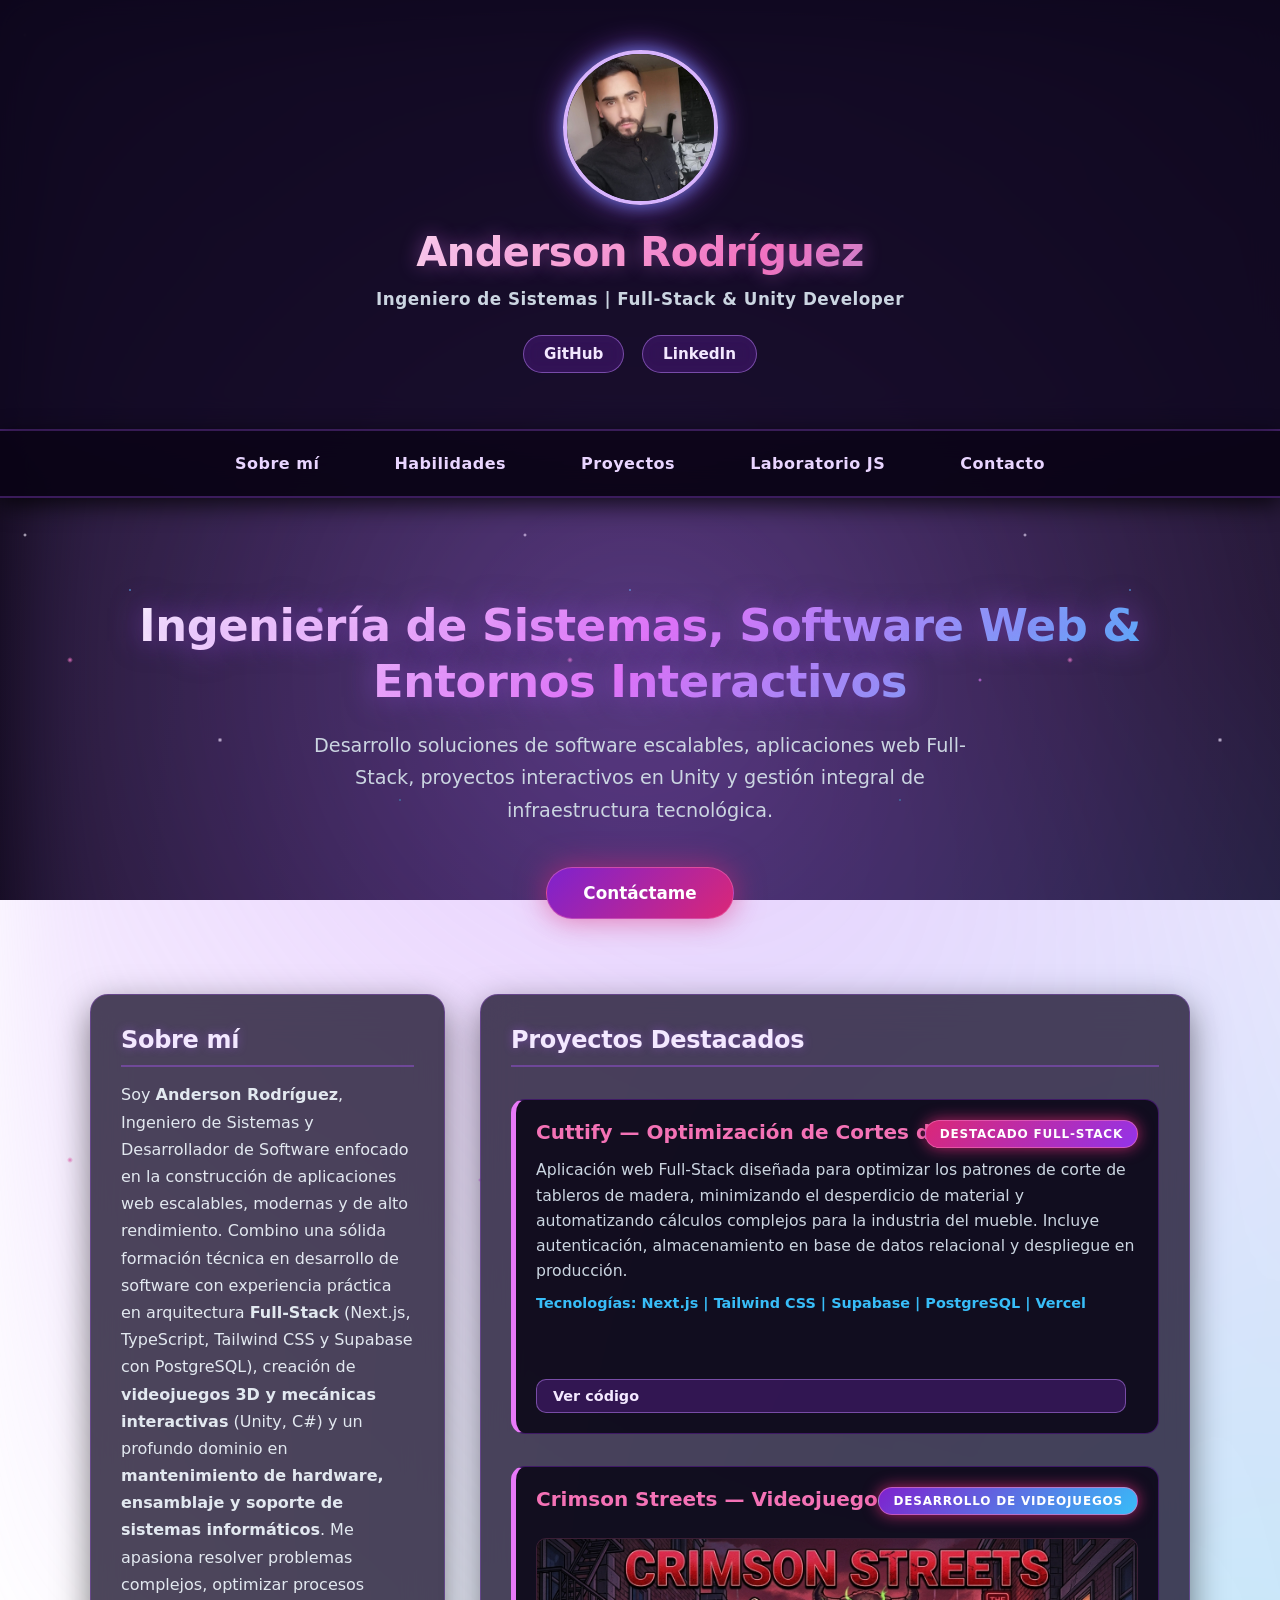
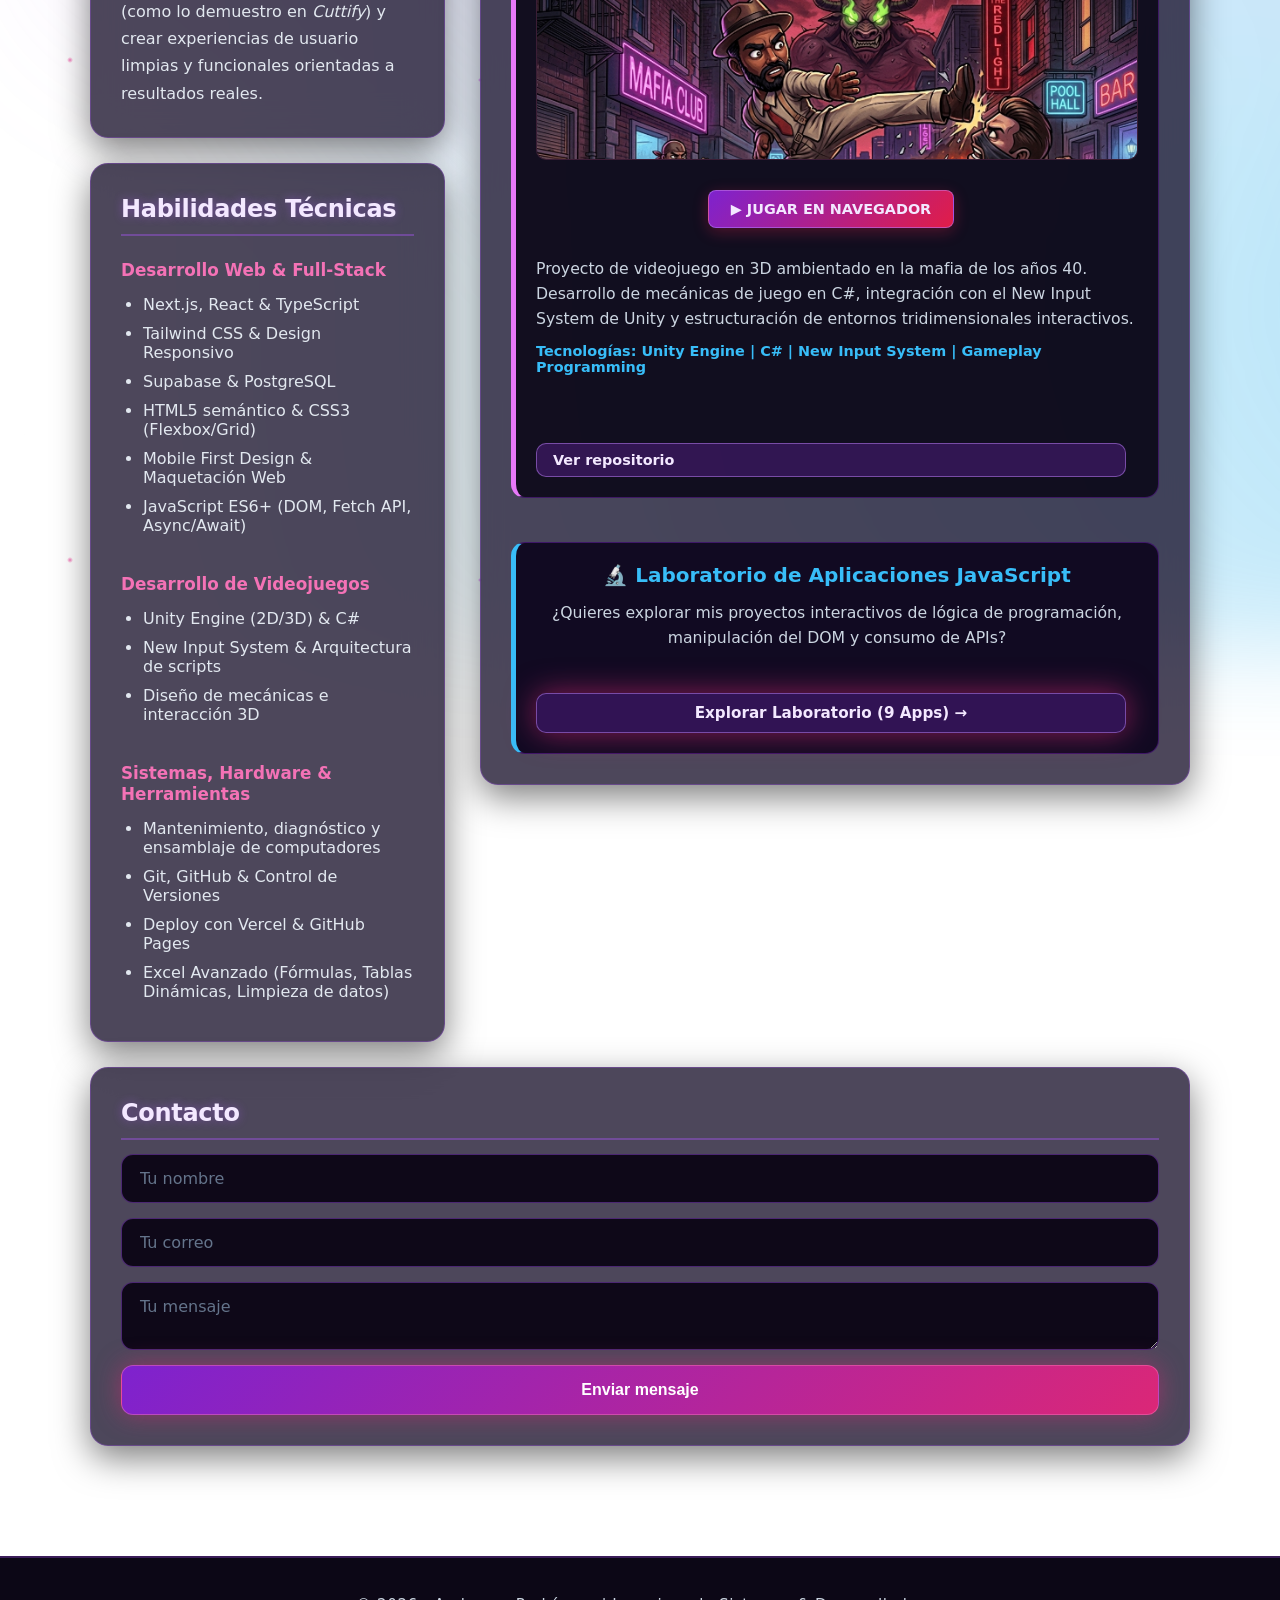
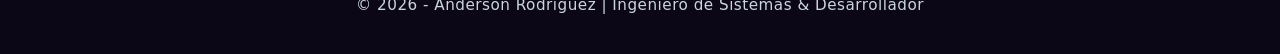
==== commit 9e677ca6: "Portafolio final listo para desplegar" ====
--- a/index.html
+++ b/index.html
@@ -2,8 +2,7 @@
 <html lang="es">
   <head>
     <!-- CABEZA DE LA PAGINA WEB -->
-
-    <link rel="icon" href="img/favicon.png" type="image/png">
+    <link rel="icon" href="img/favicon.png" type="image/png" />
 
     <!-- Permite usar caracteres como ñ, tildes y emojis -->
     <meta charset="UTF-8" />
@@ -11,287 +10,187 @@
     <!-- Hace que la página se adapte al tamaño del dispositivo -->
     <meta name="viewport" content="width=device-width, initial-scale=1.0" />
 
-    <!-- SEO básico: descripción para Google -->
-    <!-- Etiqueta meta: se usa para dar información sobre la página al navegador y a Google -->
+    <!-- SEO Básico y Avanzado -->
     <meta
       name="description"
-      content="Portafolio de Anderson Rodríguez, Frontend Developer especializado en HTML, CSS y diseño web."
+      content="Portafolio profesional de Anderson Rodríguez: Ingeniero de Sistemas, Desarrollador Full-Stack (Next.js, Supabase), C# / Unity Developer y Especialista en Infraestructura TI."
     />
-    <!-- name Indica que esta meta etiqueta describe el contenido de la página -->
-    <!-- Texto que leerán Google, Bing y otros buscadores para mostrar tu página en los resultados -->
-
-    <!-- Palabras clave para buscadores -->
     <meta
       name="keywords"
-      content="Frontend, HTML, CSS, Desarrollador Web, Portafolio"
+      content="Ingeniero de Sistemas, Full-Stack Developer, Next.js, React, Supabase, TypeScript, Unity, C#, Hardware, Cundinamarca, Portafolio"
     />
-
-    <!-- Autor del sitio -->
     <meta name="author" content="Anderson Rodríguez" />
 
     <!-- Título que aparece en la pestaña -->
-    <title>JAnderson Rodríguez | Frontend Developer</title>
-    <meta property="og:title" content="Anderson Rodríguez | Frontend Developer">
-    <meta property="og:description" content="Portafolio profesional de desarrollo web frontend.">
-    <meta property="og:type" content="website">
+    <title>Anderson Rodríguez | Ingeniero de Sistemas & Full-Stack Developer</title>
+    <meta property="og:title" content="Anderson Rodríguez | Ingeniero de Sistemas & Full-Stack Developer" />
+    <meta property="og:description" content="Desarrollo de aplicaciones web escalables, videojuegos con Unity y gestión de infraestructura tecnológica." />
+    <meta property="og:type" content="website" />
+
     <!-- Conecta el HTML con el archivo CSS -->
     <link rel="stylesheet" href="style.css" />
   </head>
   <body>
     <!-- CUERPO DE LA PAGINA WEB -->
 
-    <!-- ================= HEADER ================= (Describir quien eres "Identidad del sitio" “Esta es la cabecera o presentación principal de la página”.)-->
+    <!-- ================= HEADER ================= -->
     <header class="perfil">
-      <!-- ¿Qué hace class="perfil"? Eso conecta este bloque con el CSS .perfil { ... } -->
-
       <!-- Imagen del perfil -->
       <img src="img/perfil.jpeg" alt="Foto de Anderson Rodríguez" />
 
       <!-- Nombre principal -->
       <h1>Anderson Rodríguez</h1>
 
-      <!-- Profesión -->
-      <p>Frontend Developer en formación</p>
-
-      <!-- Enlaces sociales (div es una caja vacia para agrupar elementos)-->
+      <!-- Profesión e Identidad Real -->
+      <p>Ingeniero de Sistemas | Full-Stack & Unity Developer</p>
+
+      <!-- Enlaces sociales -->
       <div class="social">
-        <!-- ¿Qué hace class="social"? Eso conecta este bloque con el CSS .social { ... } -->
-        <!-- "<a>Es un enlace" "href Es a dónde va cuando haces clic" "target="_blank""Hace que se abra en una pestaña nueva. "aria-label Es el texto a mostrar y accesibilidad "GitHub" entre comillas servira para que los usuaros con discapacidad o Google SEO acceda a GitHub"-->
         <a
           href="https://github.com/17Sagara"
           target="_blank"
           aria-label="GitHub"
+          rel="noopener noreferrer"
           >GitHub</a
         >
         <a
           href="https://www.linkedin.com/in/jhon-rodriguez-86114b209/"
           target="_blank"
           aria-label="LinkedIn"
+          rel="noopener noreferrer"
           >LinkedIn</a
         >
       </div>
     </header>
 
-    <!-- ================= MENÚ ================= -->
+    <!-- ================= MENÚ DE NAVEGACIÓN ================= -->
     <nav>
-      <!-- Como se navega o menu de navegación  (<nav> le dice a google o navegadores que es un menu de navegacion)-->
-      <!-- <a> Quiere decir que es un enlace -->
-      <!-- # Es para ir a un elemento dentro de esta misma página que tenga ese ID, el navegador baja automáticamente hasta esa sección -->
-      <a href="#sobre">Sobre mí</a
-      ><!-- En resumen este es un enlace que si se hace clic en Sobre mi con su ID: #sobre me mostrara la sección sobre mi donde sea que este ubicada en mi pagina -->
+      <a href="#sobre">Sobre mí</a>
       <a href="#habilidades">Habilidades</a>
       <a href="#proyectos">Proyectos</a>
+      <a href="laboratorio.html">Laboratorio JS</a>
       <a href="#contacto">Contacto</a>
     </nav>
 
-    <!-- ================= CONTENIDO ================= (Indica a los usuarios y a los navegadores que este es el contenido proncipal del sitio) -->
+    <!-- ================= CONTENIDO PRINCIPAL ================= -->
     <main>
-      <!-- Es donde va todo el contenido -->
-
-      <!-- ================= HERO (Landing principal) ================= -->
-      <!-- Sección HERO: el bloque principal de la landing page -->
+      <!-- ================= HERO ================= -->
       <section class="hero">
-        <!-- Título principal de la página (lo más importante para Google y usuarios) -->
-        <h1>Desarrollador Web Frontend</h1>
-
-        <!-- Texto que explica qué haces y qué valor ofreces -->
+        <h1>Ingeniería de Sistemas, Software Web & Entornos Interactivos</h1>
         <p>
-          Creo páginas web modernas, rápidas y adaptables que convierten
-          visitantes en clientes.
+          Desarrollo soluciones de software escalables, aplicaciones web Full-Stack, proyectos interactivos en Unity y gestión integral de infraestructura tecnológica.
         </p>
-
-        <!-- Botón principal (Call To Action)
-       href="#contacto" hace que al hacer clic baje hasta la sección contacto
-       class="cta" conecta con los estilos del botón en CSS -->
         <a href="#contacto" class="cta">Contáctame</a>
       </section>
-      <!-- Fin del HERO -->
 
       <div class="grid">
-        <!-- div es una caja genérica. grid es una clase CSS que dice "Esta caja organiza su contenido en columnas" ESTRUCTURA -->
-
         <!-- ===== COLUMNA IZQUIERDA ===== -->
         <div class="columna">
-          <!-- Este div representa una columba de la pagina, esto hace que se divida en 2 columnas y representa la izquierda | Columna 1 | Columna 2 |-->
-
+          <!-- SOBRE MÍ -->
           <section class="card" id="sobre">
-            <!-- Bloques (“Este es un bloque de información” - section es semántico: indica una sección temática - id="sobre" sirve para que el menú <a href="#sobre"> funcione - class="card" permite darle estilo visual tipo tarjeta desde .card en css.) -->
             <h2>Sobre mí</h2>
-            <!-- Título de la sección -->
             <p>
-              <!-- Parrafo -->
-              Soy <strong>Anderson Rodríguez</strong>, desarrollador Frontend enfocado en la creación de interfaces modernas, 
-              rápidas y responsivas. Trabajo con HTML, CSS y Git, aplicando buenas prácticas y estructuración de proyectos reales. 
-              Actualmente estoy fortaleciendo mis habilidades en JavaScript y listo para integrarme a un equipo de desarrollo. 
+              Soy <strong>Anderson Rodríguez</strong>, Ingeniero de Sistemas y Desarrollador de Software enfocado en la construcción de aplicaciones web escalables, modernas y de alto rendimiento. Combino una sólida formación técnica en desarrollo de software con experiencia práctica en arquitectura <strong>Full-Stack</strong> (Next.js, TypeScript, Tailwind CSS y Supabase con PostgreSQL), creación de <strong>videojuegos 3D y mecánicas interactivas</strong> (Unity, C#) y un profundo dominio en <strong>mantenimiento de hardware, ensamblaje y soporte de sistemas informáticos</strong>. Me apasiona resolver problemas complejos, optimizar procesos (como lo demuestro en <em>Cuttify</em>) y crear experiencias de usuario limpias y funcionales orientadas a resultados reales.
             </p>
           </section>
 
+          <!-- HABILIDADES -->
           <section class="card" id="habilidades">
-            <!-- Aca tambien "card" es para referencia .card en el css para estilos visuales y id:"habilidades" para referenciarla con el menu -->
-            <h2>Habilidades</h2>
-            <!-- Título de la sección -->
+            <h2>Habilidades Técnicas</h2>
+
+            <h3 style="font-size: 1.05em; margin-top: 10px; color: #f472b6;">Desarrollo Web & Full-Stack</h3>
             <ul>
-              <!-- Lista desordenada (no tiene numeracion)-->
-              <li>HTML5 semántico</li>
-              <!-- li es un elemento de lista -->
-              <li>CSS3 (Flexbox & Responsive Design)</li>
-              <li>Mobile First Design</li>
-              <li>Maquetación Web</li>
-              <li>Git & GitHub</li>
-              <li>Control de Versiones</li>
-              <li>Deploy con GitHub Pages</li>
-              <li>JavaScript (DOM – en progreso)</li>
-
+              <li>Next.js, React & TypeScript</li>
+              <li>Tailwind CSS & Design Responsivo</li>
+              <li>Supabase & PostgreSQL</li>
+              <li>HTML5 semántico & CSS3 (Flexbox/Grid)</li>
+              <li>Mobile First Design & Maquetación Web</li>
+              <li>JavaScript ES6+ (DOM, Fetch API, Async/Await)</li>
+            </ul>
+
+            <h3 style="font-size: 1.05em; margin-top: 15px; color: #f472b6;">Desarrollo de Videojuegos</h3>
+            <ul>
+              <li>Unity Engine (2D/3D) & C#</li>
+              <li>New Input System & Arquitectura de scripts</li>
+              <li>Diseño de mecánicas e interacción 3D</li>
+            </ul>
+
+            <h3 style="font-size: 1.05em; margin-top: 15px; color: #f472b6;">Sistemas, Hardware & Herramientas</h3>
+            <ul>
+              <li>Mantenimiento, diagnóstico y ensamblaje de computadores</li>
+              <li>Git, GitHub & Control de Versiones</li>
+              <li>Deploy con Vercel & GitHub Pages</li>
+              <li>Excel Avanzado (Fórmulas, Tablas Dinámicas, Limpieza de datos)</li>
             </ul>
           </section>
         </div>
 
         <!-- ===== COLUMNA DERECHA ===== -->
         <div class="columna">
-          <!-- cada .columna ocupa la mitad. -->
-
           <section class="card" id="proyectos">
-            <!-- Aca tambien "card" es para referencia .card en el css para estilos visuales y id:"proyectos" para referenciarla con el menu -->
-
-            <span class="badge">NUEVO</span>
-            <!-- span es una etiqueta pequeña de texto y con la clase .badge en css NUEVO queda flotando arriba de la tarjeta como sticker-->
-
-            <h2>Proyectos</h2>
-            <!-- Titulo principal para esta sección -->
-
+            <h2>Proyectos Destacados</h2>
+
+            <!-- ===== PROYECTOS PRINCIPALES ===== -->
+
+            <!-- Cuttify (Full-Stack) -->
             <article class="proyecto">
-              <!-- Esto es una pieza de contenido independiente "articulo" -->
-              <h3>Perfil Frontend</h3>
-              <!-- Titulo principal para esta sección -->
-              <p>Portafolio personal con diseño responsive.</p>
-              <!-- Parrafo -->
+              <span class="badge">DESTACADO FULL-STACK</span>
+              <h3>Cuttify — Optimización de Cortes de Madera</h3>
+              <p>
+                Aplicación web Full-Stack diseñada para optimizar los patrones de corte de tableros de madera, minimizando el desperdicio de material y automatizando cálculos complejos para la industria del mueble. Incluye autenticación, almacenamiento en base de datos relacional y despliegue en producción.
+              </p>
+              <small>Tecnologías: Next.js | Tailwind CSS | Supabase | PostgreSQL | Vercel</small>
+              <br /><br />
+              <a href="https://github.com/17Sagara/cuttify" rel="noopener noreferrer" target="_blank" aria-label="Ver código de Cuttify">Ver código</a>
             </article>
 
+            <!-- Crimson Streets (Unity) -->
+            <!-- Crimson Streets (Unity) -->
             <article class="proyecto">
-              <!-- Esto es una pieza de contenido independiente "articulo" -->
-              <h3>Landing Page</h3>
-              <!-- Titulo principal para esta sección -->
-              <p>Mi primera página web profesional usando HTML y CSS.</p>
-              <!-- Parrafo -->
-              <a href="https://17sagara.github.io/01-landing/" rel="noopener noreferrer" target="_blank" aria-label="Ver pagina">Ver pagina</a> 
-              <a href="https://github.com/17Sagara/01-landing" rel="noopener noreferrer" target="_blank" aria-label="Ver código">Ver código</a>
-              <!-- target="_blank" Hace que el enlace se abra en otra pestaña. -->
+              <span class="badge" style="background: linear-gradient(135deg, #7e22ce, #38bdf8);">DESARROLLO DE VIDEOJUEGOS</span>
+              <h3>Crimson Streets — Videojuego 3D</h3>
+              
+              <!-- Contenedor del Banner de la Portada -->
+              <div style="margin: 14px 0 12px 0; text-align: center; overflow: hidden; border-radius: 10px; border: 1px solid rgba(244, 114, 182, 0.2); background: rgba(0, 0, 0, 0.3);">
+                <img src="img/CS.png" alt="Portada de Crimson Streets" style="width: 100%; max-height: 220px; object-fit: cover; object-position: center top; display: block;" />
+              </div>
+
+              <!-- Botón Estilizado y Compacto para Jugar -->
+              <div style="text-align: center; margin-bottom: 16px;">
+                <a href="https://17sagara.itch.io/crimson-street" target="_blank" rel="noopener noreferrer" class="cta" style="display: inline-block; padding: 10px 22px; font-size: 0.9rem; font-weight: bold; background: linear-gradient(135deg, #7e22ce, #e11d48); border-radius: 8px; text-decoration: none; box-shadow: 0 4px 15px rgba(225, 29, 72, 0.3);">
+                  ▶ JUGAR EN NAVEGADOR
+                </a>
+              </div>
+
+              <p>
+                Proyecto de videojuego en 3D ambientado en la mafia de los años 40. Desarrollo de mecánicas de juego en C#, integración con el New Input System de Unity y estructuración de entornos tridimensionales interactivos.
+              </p>
+              <small>Tecnologías: Unity Engine | C# | New Input System | Gameplay Programming</small>
+              <br /><br />
+              <a href="https://github.com/17Sagara" rel="noopener noreferrer" target="_blank" aria-label="Ver código de Crimson Streets">Ver repositorio</a>
             </article>
 
-            <article class="proyecto">
-  <h3>Contador Interactivo</h3>
-  <p>
-    Aplicación desarrollada con JavaScript que permite incrementar,
-    decrementar y reiniciar valores en tiempo real mediante manipulación
-    del DOM y manejo de eventos.
-  </p>
-  <small>Tecnologías: HTML | CSS | JavaScript</small>
-  <br><br>
-  <a href="https://17sagara.github.io/Contador-app/" rel="noopener noreferrer" target="_blank" aria-label="Ver demo">Ver demo</a>
-  <a href="https://github.com/17Sagara/contador-app" rel="noopener noreferrer" target="_blank" aria-label="Ver código">Ver código</a>
-</article>
-
-<article class="proyecto">
-  <h3>Gestor de Tareas Interactivo</h3>
-  <p>
-    Aplicación web que permite agregar y eliminar tareas dinámicamente
-    utilizando JavaScript, DOM y eventos para la gestión del estado
-    en tiempo real.
-  </p>
-  <small>Tecnologías: HTML | CSS | JavaScript</small>
-  <br><br>
-  <a href="https://17sagara.github.io/todo-app/" rel="noopener noreferrer" target="_blank" aria-label="Ver demo">Ver demo</a>
-  <a href="https://github.com/17Sagara/todo-app" rel="noopener noreferrer" target="_blank" aria-label="Ver código">Ver código</a>
-</article>
-
-<article class="proyecto">
-  <h3>Calculadora Interactiva con JavaScript</h3>
-  <p>
-    Aplicación web desarrollada con HTML, CSS y JavaScript que permite realizar operaciones matemáticas básicas mediante una interfaz 
-    intuitiva y dinámica. Este proyecto implementa manipulación del DOM, gestión de eventos y validación de entradas en tiempo real, 
-    garantizando una experiencia de usuario fluida y precisa. Diseñada bajo principios de desarrollo frontend moderno, demuestra 
-    habilidades en lógica de programación, estructuración de código y diseño responsivo.
-  </p>
-  <small>Tecnologías: HTML | CSS | JavaScript</small>
-  <br><br>
-  <a href="https://17sagara.github.io/Calculadora-app/" rel="noopener noreferrer" target="_blank" aria-label="Ver demo">Ver demo</a>
-  <a href="https://github.com/17Sagara/Calculadora-app" rel="noopener noreferrer" target="_blank" aria-label="Ver código">Ver código</a>
-</article>
-
-<article class="proyecto">
-  <h3>Sistema de Login Simulado con Validación</h3>
-  <p>
-    Aplicación web que simula un sistema de autenticación de usuario mediante validación de credenciales en el lado del cliente. 
-    Este proyecto implementa manipulación del DOM, control de formularios, validación de datos y gestión de eventos utilizando 
-    JavaScript puro. Incluye retroalimentación visual en tiempo real para mejorar la experiencia del usuario, evidenciando habilidades
-    en lógica de programación y manejo del flujo de interacción en aplicaciones frontend.<br><br>
-    Usuario: admin<br>
-    Password: 1234
-  </p>
-  <small>Tecnologías: HTML | CSS | JavaScript</small>
-  <br><br>
-  <a href="https://17sagara.github.io/Login-simulado/" rel="noopener noreferrer" target="_blank" aria-label="Ver demo">Ver demo</a>
-  <a href="https://github.com/17Sagara/Login-simulado" rel="noopener noreferrer" target="_blank" aria-label="Ver código">Ver código</a>
-</article>
-
-<article class="proyecto">
-  <h3>Mini Carrito de Compras Interactivo</h3>
-  <p>
-Aplicación web que simula el funcionamiento de un carrito de compras dinámico para productos digitales. Permite agregar y eliminar artículos, calcular subtotales y actualizar el total en tiempo real mediante manipulación del DOM con JavaScript puro. Este proyecto implementa estructuras de datos, eventos de usuario y renderizado dinámico de elementos, demostrando habilidades clave en el desarrollo de interfaces interactivas orientadas a e-commerce.
-  </p>
-  <small>Tecnologías: HTML | CSS | JavaScript</small>
-  <br><br>
-  <a href="https://17sagara.github.io/Carrito-compras/" rel="noopener noreferrer" target="_blank" aria-label="Ver demo">Ver demo</a>
-  <a href="https://github.com/17Sagara/Carrito-compras" rel="noopener noreferrer" target="_blank" aria-label="Ver código">Ver código</a>
-</article>
-
-<article class="proyecto">
-  <h3>Calculadora de Promedio de Notas</h3>
-  <p>
-Aplicación web que permite ingresar múltiples calificaciones y calcular automáticamente el promedio académico en tiempo real. Incluye validación de datos, renderizado dinámico de notas y actualización del resultado mediante manipulación del DOM con JavaScript puro. Este proyecto demuestra el uso de eventos, estructuras de datos y lógica condicional para la gestión de información numérica en interfaces interactivas.
-  </p>
-  <small>Tecnologías: HTML | CSS | JavaScript</small>
-  <br><br>
-  <a href="https://17sagara.github.io/Promedio-notas-app/" rel="noopener noreferrer" target="_blank" aria-label="Ver demo">Ver demo</a>
-  <a href="https://github.com/17Sagara/Promedio-notas-app" rel="noopener noreferrer" target="_blank" aria-label="Ver código">Ver código</a>
-</article>
-
-<article class="proyecto">
-  <h3>Buscador de Imagenes</h3>
-  <p>
-Frontend web application that consumes a public image API using Fetch. Features dynamic DOM manipulation, responsive design, and asynchronous JavaScript (async/await).
-  </p>
-  <small>Technologies: HTML5, CSS, Vanilla JavaScript, Fetch API</small>
-  <br><br>
-  <a href="https://17sagara.github.io/Image-search/" rel="noopener noreferrer" target="_blank" aria-label="Ver demo">Ver demo</a>
-  <a href="https://github.com/17Sagara/Image-search" rel="noopener noreferrer" target="_blank" aria-label="Ver código">Ver código</a>
-</article>
-
-<article class="proyecto">
-  <h3>Movie Finder</h3>
-  <p>
-Responsive web application that consumes the OMDb API to search movies, display detailed information in a dynamic modal, and manage favorites using LocalStorage. Built with modern JavaScript (ES6+) and asynchronous programming (async/await).
-  </p>
-  <small>Technologies: HTML5, CSS3 (Responsive), Vanilla JavaScript, Fetch API, LocalStorage</small>
-  <br><br>
-  <a href="https://17sagara.github.io/movie-finder/" rel="noopener noreferrer" target="_blank" aria-label="Ver demo">Ver demo</a>
-  <a href="https://github.com/17Sagara/movie-finder" rel="noopener noreferrer" target="_blank" aria-label="Ver código">Ver código</a>
-</article>
+            <!-- ACCESO AL LABORATORIO JS -->
+            <article class="proyecto" style="border-left-color: #38bdf8; text-align: center; background: rgba(15, 8, 32, 0.95); margin-top: 30px;">
+              <h3 style="color: #38bdf8;">🔬 Laboratorio de Aplicaciones JavaScript</h3>
+              <p>
+                ¿Quieres explorar mis proyectos interactivos de lógica de programación, manipulación del DOM y consumo de APIs?
+              </p>
+              <br />
+              <a href="laboratorio.html" class="cta" style="margin-top: 0; padding: 10px 24px; font-size: 0.95rem;">Explorar Laboratorio (9 Apps) →</a>
+            </article>
+
+          </section>
+        </div>
+      </div>
 
       <!-- ================= CONTACTO ================= -->
       <section class="card" id="contacto">
-        <!-- section Es un bloque semántico → una sección importante del sitio - class="card" Le aplica el diseño de tarjeta del CSS - id="contacto" Permite que el menú vaya aquí cuando se hace clic    -->
         <h2>Contacto</h2>
-        <!-- Titulo principal para esta sección -->
         <form>
-          <!-- con form damos a entender que el usuario va a escribir datos que pueden enviarse sin el los campos serian decorativos-->
-          <!-- Campo nombre --><!-- input Campo donde el usuario escribe - type="text" Texto normal - placeholder Texto gris de ayuda - requiered No deja enviar si está vacío -->
           <input type="text" placeholder="Tu nombre" required />
-          <!-- Campo email --><!-- input Campo donde el usuario escribe - type="emal" Texto de email - placeholder Texto gris de ayuda - requiered No deja enviar si está vacío -->
           <input type="email" placeholder="Tu correo" required />
-          <!-- Mensaje --><!-- aca igual a los anteriores solamente que ya no tiene un tipo de texto asignado -->
           <textarea placeholder="Tu mensaje" required></textarea>
-          <!-- Botón --><!-- type="submit" significa que cuando lo presionen, envía el formulario (por ahora no tiene a donde enviarlo solo es decorativo)-->
           <button type="submit">Enviar mensaje</button>
         </form>
       </section>
@@ -299,7 +198,7 @@
 
     <!-- ================= FOOTER ================= -->
     <footer>
-      <p>© 2026 - Jhon Rodríguez | Frontend Developer</p>
+      <p>© 2026 - Anderson Rodríguez | Ingeniero de Sistemas & Desarrollador</p>
     </footer>
   </body>
-</html>
+</html>
--- a/style.css
+++ b/style.css
@@ -1,524 +1,493 @@
-/* Reset de modelo de caja */
+/* ==========================================================================
+   RESET DE MODELO DE CAJA & CONFIGURACIÓN GLOBAL
+   ========================================================================== */
 * {
-  /* Asterisco * → Selector universal (basicamente dice que se aplicara a todo en la pagina)*/
-  box-sizing: border-box; /* codigo moderno que evita errores de tamaño como pasaba antes*/
+  box-sizing: border-box;
   scroll-behavior: smooth;
-}
-
-/* ================= ESTILOS GENERALES ================= */
+  margin: 0;
+  padding: 0;
+}
+
+/* Configuración de desplazamiento para móviles (Menú alto vertical) */
+html {
+  scroll-padding-top: 280px;
+}
+
+/* En pantallas grandes el menú es horizontal (más bajo) */
+@media (min-width: 900px) {
+  html {
+    scroll-padding-top: 90px;
+  }
+}
+
+/* ==========================================================================
+   ENTORNO ESTELAR Y GALÁCTICO (Fondo Dinámico Acelerado y Nebulosas)
+   ========================================================================== */
 body {
-  /* Esta parte es la base visual de toda tu web. Es todo lo que se ve en la página web. */
-  background-color: #f4f6f8; /* Color de fondo "color fondo general" */
-  font-family: Arial, Helvetica, sans-serif; /* Fuente */
-  margin: 0; /* Quita márgenes automaticas que tienen los navegadores dejando que nuestra web llegue a los bordes */
-  color: #222; /* Color texto del contenido*/
-}
-
-/* ================= HEADER ================= */
+  background: radial-gradient(ellipse at bottom, #180a38 0%, #080314 60%, #030108 100%);
+  background-attachment: fixed;
+  font-family: 'Segoe UI', system-ui, -apple-system, sans-serif;
+  color: #e2e8f0;
+  position: relative;
+  overflow-x: hidden;
+  min-height: 100vh;
+}
+
+/* Capas estelares y nebulares optimizadas por GPU */
+body::before,
+body::after {
+  content: "";
+  position: fixed;
+  top: 0;
+  left: 0;
+  width: 250%;
+  height: 250%;
+  pointer-events: none;
+  z-index: -1;
+  will-change: transform, opacity;
+}
+
+/* Campo Estelar Avanzado */
+body::before {
+  background-image: 
+    radial-gradient(2px 2px at 25px 35px, #ffffff, transparent),
+    radial-gradient(3px 3px at 70px 160px, #f472b6, transparent),
+    radial-gradient(1.5px 1.5px at 130px 90px, #38bdf8, transparent),
+    radial-gradient(2.5px 2.5px at 220px 240px, #ffffff, transparent),
+    radial-gradient(3.5px 3.5px at 320px 110px, #c084fc, transparent),
+    radial-gradient(1px 1px at 400px 300px, #00ffff, transparent),
+    radial-gradient(2px 2px at 480px 180px, #e879f9, transparent),
+    radial-gradient(3px 3px at 550px 420px, #ffffff, transparent);
+  background-repeat: repeat;
+  background-size: 500px 500px;
+  opacity: 0.95;
+  animation: animEstrellas 25s linear infinite;
+}
+
+/* Nebulosa Galáctica */
+body::after {
+  background: 
+    radial-gradient(circle at 20% 30%, rgba(192, 132, 252, 0.4), transparent 40%),
+    radial-gradient(circle at 80% 65%, rgba(236, 72, 153, 0.35), transparent 45%),
+    radial-gradient(circle at 45% 85%, rgba(14, 165, 233, 0.3), transparent 50%),
+    radial-gradient(circle at 75% 20%, rgba(147, 51, 234, 0.4), transparent 35%);
+  filter: blur(50px);
+  animation: animNebulosa 10s ease-in-out infinite alternate;
+}
+
+@keyframes animEstrellas {
+  0% { transform: translateY(0px) translateX(0px); }
+  100% { transform: translateY(-500px) translateX(-250px); }
+}
+
+@keyframes animNebulosa {
+  0% { transform: scale(1) rotate(0deg); opacity: 0.75; }
+  100% { transform: scale(1.25) rotate(8deg); opacity: 1; }
+}
+
+/* ==========================================================================
+   HEADER & PERFIL DE USUARIO
+   ========================================================================== */
 .perfil {
-  /* “Todo lo que esté clase perfil tendrá estos estilos”.*/
-  background-color: #0a2540; /* Azul oscuro "color portada" */
-  color: white; /* Texto blanco "texto en la portada"*/
-  text-align: center; /* Centra contenido */
-  padding: 30px; /* espacio interno, agrega 30px o lo que le pongamos entre elementos para que no se vea apretado */
+  background: rgba(15, 8, 32, 0.82);
+  backdrop-filter: blur(16px);
+  -webkit-backdrop-filter: blur(16px);
+  color: white;
+  text-align: center;
+  padding: 50px 20px;
+  border-bottom: 2px solid rgba(168, 85, 247, 0.35);
+  box-shadow: 0 10px 40px rgba(126, 34, 206, 0.3);
 }
 
 .perfil img {
-  /* “Todas las imagenes que esten en la clase perfil tendrá estos estilos”.*/
-  width: 150px; /* Tamaño imagen de perfil */
-  border-radius: 50%; /* Curbatura de las esquinas de la foto de perfil al dejarla en 50% de ve Circular */
-  border: 4px solid white; /* Borde de la foto de perfil */
-}
-
-/* Redes sociales o botones debajo de la foto de perfil */
+  width: 155px;
+  height: 155px;
+  object-fit: cover;
+  border-radius: 50%;
+  border: 4px solid #d8b4fe;
+  box-shadow: 0 0 30px rgba(168, 85, 247, 0.8), 0 0 15px rgba(56, 189, 248, 0.6);
+  transition: transform 0.4s cubic-bezier(0.16, 1, 0.3, 1);
+}
+
+.perfil img:hover {
+  transform: scale(1.07) rotate(2deg);
+}
+
+.perfil h1 {
+  font-size: 2.5rem;
+  margin: 18px 0 8px 0;
+  background: linear-gradient(135deg, #ffffff 20%, #f472b6 60%, #38bdf8 100%);
+  -webkit-background-clip: text;
+  -webkit-text-fill-color: transparent;
+  letter-spacing: -0.5px;
+  text-shadow: 0 0 20px rgba(232, 121, 249, 0.4);
+}
+
+.perfil p {
+  color: #cbd5e1;
+  font-weight: 600;
+  font-size: 1.05rem;
+  margin-top: 5px;
+  letter-spacing: 0.5px;
+}
+
+/* Enlaces Sociales */
+.social {
+  margin-top: 15px;
+}
+
 .social a {
-  /* “Todo lo que esté clase social tendrá estos estilos”.*/
-  background: white; /* Color del boton */
-  color: #0a2540; /* Color de la letra en el boton */
-  padding: 8px 15px; /* Tamaño del boton, hace que el boton no este pegado al texto se vea comodo para hacer clic*/
-  margin: 5px; /* Espacio entre un boton y el otro */
-  display: inline-block; /* Texto que se comporta como caja - permite: padding, bordes redondeados, tamaño propio */
-  text-decoration: none; /* Espacio entre un boton y el otro */
-  border-radius: 20px; /* Redondea las esquinas dando sensacion de boton moderno */
-  font-weight: bold; /* Texto en negrita */
-  transition: 0.3s; /* Esto prepara al botón para animaciones suaves cuando: pases el mause, cambie el color */
-}
-
-/* Hover en botones */
+  background: rgba(147, 51, 234, 0.25);
+  color: #f3e8ff;
+  border: 1px solid rgba(192, 132, 252, 0.5);
+  padding: 9px 20px;
+  margin: 6px;
+  display: inline-block;
+  text-decoration: none;
+  border-radius: 25px;
+  font-weight: 700;
+  font-size: 0.95rem;
+  transition: all 0.3s cubic-bezier(0.16, 1, 0.3, 1);
+  backdrop-filter: blur(8px);
+}
+
 .social a:hover {
-  /* Cuando el mouse esté encima (hover) de un <a> que esté dentro de .social, aplica estos estilos - Cuando pasas el cursor sobre GitHub o LinkedIn, este estilo se activa. */
-  background: #6989aa; /* Color resaltante al pasar el mause por GitHub o LinkedIn*/
-}
-
-/* ================= MENÚ ================= */
-
+  background: linear-gradient(135deg, #7e22ce, #c084fc);
+  color: #ffffff;
+  border-color: #f472b6;
+  box-shadow: 0 0 25px rgba(217, 70, 239, 0.8);
+  transform: translateY(-3px) scale(1.03);
+}
+
+/* ==========================================================================
+   MENÚ DE NAVEGACIÓN (Sticky Glassmorphism)
+   ========================================================================== */
 nav {
-  /* “Todo lo que esté clase nav tendrá estos estilos en este caso especificamente el menu de navegación”.*/
-  background: white; /* Color barra del menu de navegacion */
-  padding: 15px; /* Espacio interno dentro del menu */
-
-  display: flex; /* Activa Flexbox */
-  flex-direction: column; /* 📱 Mobile first: vertical */
-  /*justify-content: center;         /* Centra los enlaces horizontalmente */
-  align-items: center; /* Los centra verticalmente */
-  gap: 15px; /* Espacio entre botones */
-
-  /*text-align: center;  centra los enlaces dentro del menu */
-  position: sticky; /* efecto profesional */
-  top: 0; /* le dice a sticky Quédate pegado exactamente al borde superior de la pantalla. */
-  z-index: 1000; /* Esto controla la gerarquia de quien va encima de que entre mayor el número mas arriba visualmente */
+  background: rgba(10, 4, 22, 0.95);
+  backdrop-filter: blur(18px);
+  -webkit-backdrop-filter: blur(18px);
+  padding: 14px;
+  display: flex;
+  flex-direction: column;
+  align-items: center;
+  gap: 12px;
+  position: sticky;
+  top: 0;
+  z-index: 1000;
+  border-bottom: 2px solid rgba(168, 85, 247, 0.3);
+  box-shadow: 0 6px 25px rgba(0, 0, 0, 0.8);
 }
 
 nav a {
-  color: #0a2540; /* Define el color del texto de los enlaces del menú (azul oscuro) */
-  text-decoration: none; /* Quita el subrayado típico de los enlaces */
-  font-weight: bold; /* Hace el texto más grueso (negrita) */
-
-  padding: 10px 15px; /* Ahora son botones */
-  border-radius: 8px; /* Bordes suaves */
-
-  /* margin: 0 15px;         Agrega espacio a la izquierda y derecha entre cada enlace */
-  transition: all 0.3s ease; /* Hace que el cambio de color sea suave cuando pasa el mouse */
-}
-
-/* Hover del menú */
+  color: #e9d5ff;
+  text-decoration: none;
+  font-weight: 700;
+  padding: 9px 20px;
+  border-radius: 12px;
+  transition: all 0.3s ease;
+  letter-spacing: 0.5px;
+}
+
 nav a:hover {
-  /* Se activa cuando el mouse pasa sobre un enlace del menú */
-  background: #e8f0ff; /* Fondo tipo botón */
-  color: #1e4e8c; /* Cambia el color del texto a un azul más claro */
-}
-
-/* ================= LAYOUT ================= */
-/* Esta sección controla cómo se organiza la estructura principal de la página */
-
-/* ===== HERO ===== */
-/* Estilos generales del bloque principal (hero) */
+  background: rgba(168, 85, 247, 0.35);
+  color: #ffffff;
+  box-shadow: 0 0 15px rgba(192, 132, 252, 0.6);
+  transform: scale(1.05);
+}
+
+/* ==========================================================================
+   LAYOUT PRINCIPAL & HERO SECTION
+   ========================================================================== */
 .hero {
   text-align: center;
-  /* Centra TODO el contenido del hero (título, texto y botón) */
-
-  padding: 60px 20px;
-  /* 60px arriba y abajo → hace que el hero sea alto y elegante
-     20px a los lados → evita que el texto quede pegado en móvil */
-
-  background: linear-gradient(to bottom, #ffffff, #f4f6f8);
-}
-
-/* Estilos del título principal dentro del hero */
+  padding: 75px 20px;
+  background: transparent;
+}
+
 .hero h1 {
-  font-size: 2.5rem;
-  /* Hace el título grande.
-     2.5rem se adapta al tamaño de pantalla automáticamente */
-
-  color: #0a2540;
-  /* Azul oscuro corporativo (el mismo que usas en header y menú) */
-}
-
-/* Estilos del párrafo dentro del hero */
+  font-size: 2.8rem;
+  background: linear-gradient(135deg, #ffffff, #e879f9, #38bdf8);
+  -webkit-background-clip: text;
+  -webkit-text-fill-color: transparent;
+  margin-bottom: 20px;
+  letter-spacing: -0.5px;
+  text-shadow: 0 0 30px rgba(168, 85, 247, 0.5);
+}
+
 .hero p {
   font-size: 1.2rem;
-  /* Texto más grande que lo normal para que se lea fácil */
-
-  color: #555;
-  /* Gris oscuro: más suave que negro puro → más elegante */
-
-  max-width: 600px;
-  /* Evita que el texto sea demasiado ancho en pantallas grandes.
-     Mejora la lectura (regla de diseño profesional) */
-
-  margin: 20px auto;
-  /* 20px arriba y abajo → separa el texto del título y del botón
-     auto a los lados → centra el párrafo horizontalmente */
-}
-
-/* Botón principal (Call To Action) */
+  color: #cbd5e1;
+  max-width: 700px;
+  margin: 0 auto 25px auto;
+  line-height: 1.7;
+}
+
+/* Botón Principal (CTA Estelar) */
 .cta {
-  /* Selecciona cualquier elemento que tenga class="cta" (tu botón principal) */
-  display: inline-block; /* Hace que el botón se comporte como una caja (permite padding, tamaño y margen) */
-  margin-top: 25px; /* Agrega espacio arriba para separarlo del texto */
-  padding: 14px 32px; /* 14px arriba y abajo, 32px a los lados → botón grande y cómodo para hacer clic */
-  background: #0a2540; /* Color de fondo azul oscuro (estilo corporativo) */
-  color: white; /* Color del texto del botón */
-  text-decoration: none; /* Quita el subrayado del enlace para que parezca un botón real */
-  font-weight: bold; /* Hace el texto más grueso y visible */
-  border-radius: 30px; /* Bordes muy redondeados → efecto píldora moderno */
-  transition: 0.3s; /* Hace que los cambios (color y tamaño) sean suaves al pasar el mouse */
-}
-
-/* Cuando el usuario pasa el mouse sobre el botón */
+  display: inline-block;
+  margin-top: 15px;
+  padding: 15px 36px;
+  background: linear-gradient(135deg, #7e22ce, #db2777);
+  color: white;
+  text-decoration: none;
+  font-weight: 800;
+  font-size: 1.05rem;
+  border-radius: 35px;
+  box-shadow: 0 0 30px rgba(219, 39, 119, 0.6);
+  transition: all 0.3s cubic-bezier(0.16, 1, 0.3, 1);
+  border: 1px solid rgba(244, 114, 182, 0.5);
+}
+
 .cta:hover {
-  /* Hover = estado cuando el cursor está encima del botón */
-  background: #1e4e8c; /* Cambia el azul a uno más claro para dar efecto interactivo */
-  transform: scale(
-    1.05
-  ); /* Aumenta el tamaño un 5% → efecto de botón que "salta" */
+  background: linear-gradient(135deg, #9333ea, #f472b6);
+  box-shadow: 0 0 45px rgba(244, 114, 182, 0.9);
+  transform: scale(1.06) translateY(-2px);
 }
 
 main {
-  max-width: 1100px;
-  /* Define el ancho máximo que puede tener el contenido.
-     Evita que la página se estire demasiado en pantallas grandes */
-
+  max-width: 1150px;
   margin: auto;
-  /* Centra el contenido horizontalmente dentro de la ventana del navegador */
-
-  padding: 20px;
-  /* Agrega espacio interno para que el contenido no quede pegado a los bordes */
+  padding: 25px;
 }
 
 .grid {
-  display: grid; /* Activa CSS Grid (ya no Flexbox) */
-
-  /*display: flex;*/
-  /* Activa Flexbox, permitiendo que los elementos hijos (columnas)
-     se alineen uno al lado del otro */
-
-  /*grid-template-columns: 300px 1fr;   /* Sidebar fija (300px) + contenido flexible */
-
-  /* Columnas inteligentes (la columna izquierda nunca sera mas pequeña de 260px, puede crecer si ahi espacio y el 2fr significa que la columna derecha ocupa el doble de espacio que la izquierda) */
-  /*| Sidebar |      Contenido      |*/
-  /*|   1fr   |         2fr         |*/
-  /*grid-template-columns: minmax(260px, 1fr) 2fr;*/
-
-  grid-template-columns: 1fr; /* 📱 UNA sola columna por defecto */
-
-  gap: 30px;
-  /* Agrega espacio entre las columnas */
-
-  /* Alineación profesional */
-  /*justify-content: space-between;  separa las columnas horizontalmente */ /* Esto empuja las columbas a los extremos */
-  /* align-items: center;           las centra verticalmente */
-  /*align-items: flex-start; /*Alinea todos los elementos hijos desde ARRIBA del contenedor*/
-
-  align-items: start; /* Alinea todo desde arriba */
+  display: grid;
+  grid-template-columns: 1fr;
+  gap: 35px;
+  align-items: start;
 }
 
 .columna {
   flex: 1;
-  /* Hace que cada columna ocupe el mismo ancho disponible
-     dentro del contenedor flex (.grid) */
-}
-
-.columna:first-child {
-  flex: 0.8; /* Sidebar más angosta */
-}
-
-.columna:last-child {
-  flex: 1.2; /* Contenido más ancho */
-}
-
-/* ================= TARJETAS ================= */
-/* Aquí empiezan los estilos de las tarjetas que contienen el contenido */
-
+}
+
+/* ==========================================================================
+   TARJETAS PRINCIPALES (Con margen superior para evitar colisión con el menú)
+   ========================================================================== */
 .card {
-  background: white;
-  /* Define el fondo de cada tarjeta como blanco,
-     para que contraste con el fondo gris del body */
-
+  background: rgba(18, 10, 36, 0.75);
+  backdrop-filter: blur(18px);
+  -webkit-backdrop-filter: blur(18px);
+  border: 1px solid rgba(168, 85, 247, 0.3);
+  padding: 30px;
+  margin-bottom: 25px;
+  border-radius: 18px;
+  position: relative;
+  box-shadow: 0 12px 35px rgba(0, 0, 0, 0.5);
+  transition: all 0.35s cubic-bezier(0.16, 1, 0.3, 1);
+  display: flex;
+  flex-direction: column;
+  gap: 14px;
+  
+  /* Asegura que al hacer clic en el menú el título quede visible abajo */
+  scroll-margin-top: 280px;
+}
+
+.card:hover {
+  transform: translateY(-6px);
+  border-color: rgba(232, 121, 249, 0.6);
+  box-shadow: 0 20px 50px rgba(147, 51, 234, 0.4);
+}
+
+.card h2 {
+  color: #f3e8ff;
+  border-bottom: 2px solid rgba(168, 85, 247, 0.4);
+  padding-bottom: 10px;
+  margin-top: 0;
+  font-size: 1.5rem;
+  letter-spacing: -0.3px;
+  text-shadow: 0 0 10px rgba(168, 85, 247, 0.4);
+}
+
+.card ul {
+  padding-left: 22px;
+  margin: 0;
+}
+
+.card li {
+  margin-bottom: 10px;
+  color: #e2e8f0;
+  font-size: 1rem;
+}
+
+/* ==========================================================================
+   SECCIÓN DE PROYECTOS & TARJETAS INTERNAS
+   ========================================================================== */
+.proyecto {
+  background: rgba(10, 5, 22, 0.85);
+  border: 1px solid rgba(147, 51, 234, 0.35);
+  border-left: 5px solid #e879f9;
   padding: 20px;
-  /* Agrega espacio dentro de la tarjeta
-     para que el texto no quede pegado a los bordes */
-
-  margin-bottom: 20px;
-  /* Crea separación vertical entre una tarjeta y otra */
-
-  border-radius: 8px;
-  /* Redondea las esquinas de la tarjeta
-     dando una apariencia más moderna y elegante */
-
+  margin-top: 18px;
+  border-radius: 14px;
+  display: flex;
+  flex-direction: column;
+  gap: 12px;
+  transition: all 0.3s ease;
   position: relative;
-  /* Permite que los elementos internos posicionados de forma absoluta
-     (como el badge "NUEVO") se coloquen tomando esta tarjeta como referencia */
-
-  box-shadow: 0 8px 20px rgba(0, 0, 0, 0.06);
-
-  /* Sombra base de la tarjeta (cuando NO está el mouse encima) */
-  /*box-shadow: 0 10px 20px rgba(0, 0, 0, 0.08);*/
-  /* 
-  0  = no se mueve horizontalmente
-  10px = baja la sombra hacia abajo
-  20px = la hace más difusa (más suave)
-  rgba(0,0,0,0.08) = negro con 8% de opacidad (sombra suave)
-  Esto hace que la tarjeta "flote" sobre el fondo
-*/
-
-  /* Prepara animaciones suaves cuando algo cambie */
-  transition:
-    transform 0.3s ease,
-    box-shadow 0.3s ease;
-  /*
-  transform 0.3s → la animación de movimiento dura 0.3 segundos
-  box-shadow 0.3s → la sombra también cambia suavemente
-  ease → hace que la animación empiece y termine suave (no brusca)
-*/
-  display: flex;
-  flex-direction: column; /* Los elementos van de arriba hacia abajo */
-  gap: 10px; /* Espacio entre título, texto, botones */
-}
-
-/* Cuando el mouse pasa por encima de una tarjeta */
-.card:hover {
-  /* Mueve la tarjeta hacia arriba 8 píxeles */
-  transform: translateY(-8px);
-  /*
-    translateY(-8px) = la tarjeta sube
-    Da el efecto de que la tarjeta "se eleva"
-  */
-
-  /* Aumenta la sombra para simular que está más lejos del fondo */
-  box-shadow: 0 20px 40px rgba(0, 0, 0, 0.15);
-  /*
-    20px = la sombra cae más abajo
-    40px = la sombra es más grande
-    0.15 = más oscura
-    Esto refuerza el efecto de tarjeta flotando
-  */
-}
-
-/* ================= BADGE ================= (icono azul en la esquina de proyectos que dice "NUEVO") */
-/* Comentario visual para identificar esta sección del CSS */
-
-/* Selecciona todos los elementos que tengan class="badge" */
+}
+
+.proyecto:hover {
+  background: rgba(22, 11, 45, 0.92);
+  border-color: rgba(244, 114, 182, 0.7);
+  box-shadow: 0 8px 25px rgba(217, 70, 239, 0.3);
+  transform: translateX(4px);
+}
+
+.proyecto h3 {
+  margin: 0;
+  color: #f472b6;
+  font-size: 1.25rem;
+}
+
+.proyecto p {
+  margin: 0;
+  color: #cbd5e1;
+  font-size: 0.98rem;
+  line-height: 1.6;
+}
+
+.proyecto small {
+  color: #38bdf8;
+  font-weight: 700;
+  font-size: 0.9rem;
+}
+
+/* Enlaces de proyectos (Demo / Código) */
+.proyecto a {
+  display: inline-block;
+  margin-right: 12px;
+  margin-top: 6px;
+  padding: 8px 16px;
+  background: rgba(147, 51, 234, 0.25);
+  color: #f3e8ff;
+  border: 1px solid rgba(192, 132, 252, 0.5);
+  text-decoration: none;
+  border-radius: 10px;
+  font-size: 0.9rem;
+  font-weight: 700;
+  transition: all 0.3s ease;
+}
+
+.proyecto a:hover {
+  background: linear-gradient(135deg, #7e22ce, #db2777);
+  color: #ffffff;
+  border-color: #f472b6;
+  box-shadow: 0 0 20px rgba(219, 39, 119, 0.8);
+  transform: translateY(-2px);
+}
+
+/* Badges / Etiquetas Flotantes */
 .badge {
   position: absolute;
-  /* Permite mover este elemento libremente dentro de su contenedor.
-     Se posiciona respecto al primer elemento padre que tenga
-     position: relative (en este caso, la tarjeta .card) */
-
-  top: 10px;
-  /* Lo separa 10 píxeles desde la parte superior de la tarjeta */
-
-  right: 10px;
-  /* Lo separa 10 píxeles desde el lado derecho de la tarjeta */
-
-  background: #0a2540;
-  /* Color de fondo azul oscuro, igual al del header.
-     Da coherencia visual al diseño */
-
-  color: white;
-  /* Hace que el texto (por ejemplo: "NUEVO") sea blanco */
-
-  padding: 5px 10px;
-  /* Agrega espacio interno:
-     5px arriba y abajo, 10px a los lados,
-     haciendo que el badge se vea como una cápsula */
-
-  border-radius: 20px;
-  /* Redondea mucho las esquinas.
-     Esto crea el efecto de etiqueta o píldora */
-}
-
-/* ================= PROYECTOS ================= */
-/* Comentario visual para separar esta sección del CSS */
-
-/* Selecciona todos los elementos que tengan class="proyecto" */
-.proyecto {
-  background: #fafafa;
-  /* Color de fondo gris muy claro.
-     Hace que cada proyecto se vea como una tarjeta suave */
-
-  padding: 15px;
-  /* Espacio interno entre el contenido (texto, links) y los bordes.
-     Evita que el texto quede pegado */
-
-  border-left: 4px solid #0a2540;
-  /* Crea una línea azul gruesa en el lado izquierdo.
-     Sirve como detalle visual que marca cada proyecto */
-
-  margin-top: 10px;
-  /* Separa cada proyecto del anterior hacia arriba,
-     evitando que queden pegados */
-
-  display: flex; /*Le dice al navegador:“Voy a organizar los elementos hijos con reglas inteligentes de alineación”.Sin esto, las siguientes líneas no funcionan.*/
-  flex-direction: column; /*Cambia la dirección del Flexbox a vertical.*/
-  gap: 10px; /*Agrega 8 píxeles de espacio entre cada elemento hijo. Sin gap, todo quedaría pegado:*/
-}
-
-.proyecto a {
-  display: inline-block;
-  margin-right: 10px;
-  margin-top: 10px;
-  padding: 6px 12px;
-  background: #0077ff;
-  color: white;
-  text-decoration: none;
-  border-radius: 5px;
-}
-
-/* ================= FORMULARIO ================= */
-/* Título visual para identificar la sección del formulario */
+  top: 20px;
+  right: 20px;
+  font-size: 0.75rem;
+  font-weight: 800;
+  padding: 6px 14px;
+  border-radius: 25px;
+  letter-spacing: 0.8px;
+  background: linear-gradient(135deg, #db2777, #9333ea);
+  color: #fff;
+  border: 1px solid rgba(244, 114, 182, 0.6);
+  box-shadow: 0 0 15px rgba(219, 39, 119, 0.8);
+}
+
+/* ==========================================================================
+   FORMULARIO DE CONTACTO & BOTONES
+   ========================================================================== */
 form {
   display: flex;
   flex-direction: column;
-  gap: 10px;
-}
-
-/* Selecciona TODOS los inputs y textareas que estén dentro de un formulario */
+  gap: 15px;
+}
+
 form input,
 form textarea {
   width: 100%;
-  /* Hace que los campos ocupen todo el ancho del formulario */
-
-  padding: 10px;
-  /* Espacio interno entre el texto y los bordes del input.
-     Hace que se vea más grande y cómodo para escribir */
-
-  margin-bottom: 10px;
-  /* Espacio debajo de cada campo para separarlos */
-}
-
-/* Estilo cuando el usuario hace clic o escribe en un campo */
+  padding: 14px 18px;
+  background: rgba(8, 3, 18, 0.9);
+  border: 1px solid rgba(168, 85, 247, 0.4);
+  border-radius: 12px;
+  color: #ffffff;
+  font-family: inherit;
+  font-size: 1rem;
+  transition: all 0.3s ease;
+}
+
+form input::placeholder,
+form textarea::placeholder {
+  color: #64748b;
+}
+
 form input:focus,
 form textarea:focus {
-  outline: 2px solid #0a2540;
-  /* Dibuja un borde azul alrededor del campo activo
-     para indicar dónde está escribiendo el usuario */
-}
-
-/* ================= BOTÓN ================= */
-/* Estilo para todos los botones */
+  outline: none;
+  border-color: #38bdf8;
+  background: rgba(14, 6, 28, 0.98);
+  box-shadow: 0 0 20px rgba(56, 189, 248, 0.4);
+}
 
 button {
-  background: #0a2540;
-  /* Color de fondo azul oscuro */
-
+  background: linear-gradient(135deg, #7e22ce, #db2777);
   color: white;
-  /* Color del texto del botón */
-
   border: none;
-  /* Quita el borde feo por defecto del navegador */
-
-  padding: 12px;
-  /* Tamaño interno del botón (lo hace más grande) */
-
+  padding: 15px;
+  font-weight: 800;
+  font-size: 1rem;
+  border-radius: 12px;
   cursor: pointer;
-  /* Hace que el mouse se convierta en una manito al pasar encima */
-}
-
-/* Estilo cuando el mouse pasa sobre el botón */
+  box-shadow: 0 0 25px rgba(219, 39, 119, 0.5);
+  transition: all 0.3s cubic-bezier(0.16, 1, 0.3, 1);
+  border: 1px solid rgba(244, 114, 182, 0.5);
+}
+
 button:hover {
-  background: #1e4e8c;
-  /* Cambia a un azul más claro al pasar el mouse
-     para dar efecto visual interactivo */
-}
-
-/* ================= FOOTER ================= */
-/* Título visual pa
-ra indicar que aquí empiezan los estilos del pie de página */
-
+  background: linear-gradient(135deg, #9333ea, #f472b6);
+  box-shadow: 0 0 35px rgba(244, 114, 182, 0.8);
+  transform: translateY(-3px);
+}
+
+/* ==========================================================================
+   FOOTER
+   ========================================================================== */
 footer {
-  /* Selecciona la etiqueta <footer> del HTML */
-
-  background: #0a2540;
-  /* Color de fondo azul oscuro para diferenciar el pie de página */
-
-  color: white;
-  /* Color blanco para el texto dentro del footer */
-
+  background: rgba(8, 3, 18, 0.98);
+  color: #cbd5e1;
   text-align: center;
-  /* Centra horizontalmente el texto (©, nombre, etc.) */
-
-  padding: 20px;
-  /* Agrega espacio interno alrededor del contenido
-     para que no quede pegado a los bordes */
-}
-
-/* ================= RESPONSIVE ================= */
-/* Título para indicar que aquí empiezan los estilos para móviles y tablets */
-
+  padding: 35px;
+  border-top: 2px solid rgba(168, 85, 247, 0.3);
+  margin-top: 60px;
+  font-size: 0.95rem;
+  letter-spacing: 0.5px;
+}
+
+/* ==========================================================================
+   TIPOGRAFÍA Y LECTURA
+   ========================================================================== */
+h1, h2, h3 {
+  line-height: 1.25;
+}
+
+p {
+  line-height: 1.7;
+}
+
+/* ==========================================================================
+   DISEÑO RESPONSIVE (Desktop / Tablets >= 900px)
+   ========================================================================== */
 @media (min-width: 900px) {
-  /* Significa:
-      /* Cuando la pantalla tenga 900px o MÁS (PC, laptops) 
-      aplica los estilos que están dentro de este bloque" */
+  nav {
+    flex-direction: row;
+    justify-content: center;
+    gap: 35px;
+  }
 
   .grid {
-    /* Selecciona el contenedor principal que organiza las columnas del layout */
-    /* flex-direction: column; */ /* (Esto era de Flexbox)
-                                               Si estuviera activo, haría que las columnas se apilen una debajo de otra.
-                                               Ya no se usa porque ahora el layout funciona con CSS Grid */
-
-    /* grid-template-columns: 1fr; */ /* (Versión móvil con Grid)
-                                               Si esta línea se activa, toda la sección se convierte en UNA sola columna.
-                                               Es el equivalente a “modo celular” */
-
-    grid-template-columns: minmax(260px, 1fr) 2fr;
-    /* Crea DOS columnas con CSS Grid:
-     1) La primera columna (sidebar):
-        - Nunca será menor de 260px
-        - Puede crecer hasta ocupar 1 fracción del espacio disponible
-     2) La segunda columna (contenido principal):
-        - Ocupa 2 fracciones del espacio
-        - Siempre es el doble de ancha que la primera */
-
-    box-shadow: 0 8px 20px rgba(0, 0, 0, 0.06);
-    /* Agrega una sombra suave al contenedor de columnas,
-     dando un efecto de profundidad y diseño moderno */
+    grid-template-columns: minmax(320px, 1fr) 2fr;
   }
 
-  /* .columna:first-child, */ /* (Flexbox antiguo)
-                                               Seleccionaba la primera columna (normalmente el sidebar) */
-  /* .columna:last-child { */ /* (Flexbox antiguo)
-                                               Seleccionaba la segunda columna (contenido principal) */
-  /* flex: 1; */ /* (Flexbox antiguo)
-                                               Hacía que ambas columnas ocuparan el mismo ancho.
-                                               Ya no se usa porque ahora el layout está controlado por Grid */
-
-  /* ================= MENÚ RESPONSIVE ================= */
-  nav {
-    /* Selecciona la barra de navegación <nav> (el menú principal del sitio) */
-
-    flex-direction: row; /* Organiza los enlaces del menú en fila horizontal (modo PC: uno al lado del otro) */
-
-    /* flex-direction: column;  /* Esta línea está comentada.
-                                Si la activaras, el menú pasaría a ser vertical
-                                (modo móvil: botones uno debajo del otro) */
-
-    justify-content: center; /* Centra todos los enlaces del menú horizontalmente dentro de la barra */
-
-    /* align-items: center;     /* Esta línea está comentada.
-                                Si se activara, centraría los enlaces verticalmente dentro del menú */
-
-    gap: 30px; /* Crea 30px de espacio entre cada botón del menú
-                                para que no queden pegados y se vean más claros y profesionales */
+  .card {
+    scroll-margin-top: 90px;
   }
-
-  /*El siguiente codigo se bloqueo para usar el nav de arriba mejor*/
-  /*nav a {
-    Selecciona los enlaces del menú 
-
-    display: block;
-     Hace que cada enlace ocupe toda una línea,
-       en vez de estar uno al lado del otro 
-
-    margin: 10px;
-    Agrega espacio arriba y abajo entre cada enlace,
-       para que se puedan tocar fácilmente con el dedo 
-  }*/
-
-  nav a {
-    /*width: 100%;                 /* Botones ocupan todo el ancho */
-    /*text-align: center;*/
-    width: auto; /* En PC los botones NO ocupan todo el ancho */
-  }
-
-  /* ===== PERFIL ===== */
-  .perfil img {
-    width: 150px; /* Imagen más pequeña en móvil */
-  }
-}
-
-h1,
-h2,
-h3 {
-  /* Selecciona TODOS los títulos: h1, h2 y h3 */
-  line-height: 1.2; /* Define la altura entre las líneas del texto.
-                             1.2 significa que las líneas estarán muy juntas,
-                             haciendo los títulos más compactos, fuertes y elegantes */
-}
-
-p {
-  /* Selecciona TODOS los párrafos <p> del sitio */
-  line-height: 1.6; /* Define la distancia entre líneas del texto.
-                             1.6 hace que el texto sea más aireado,
-                             más cómodo de leer y más profesional */
-}
+}
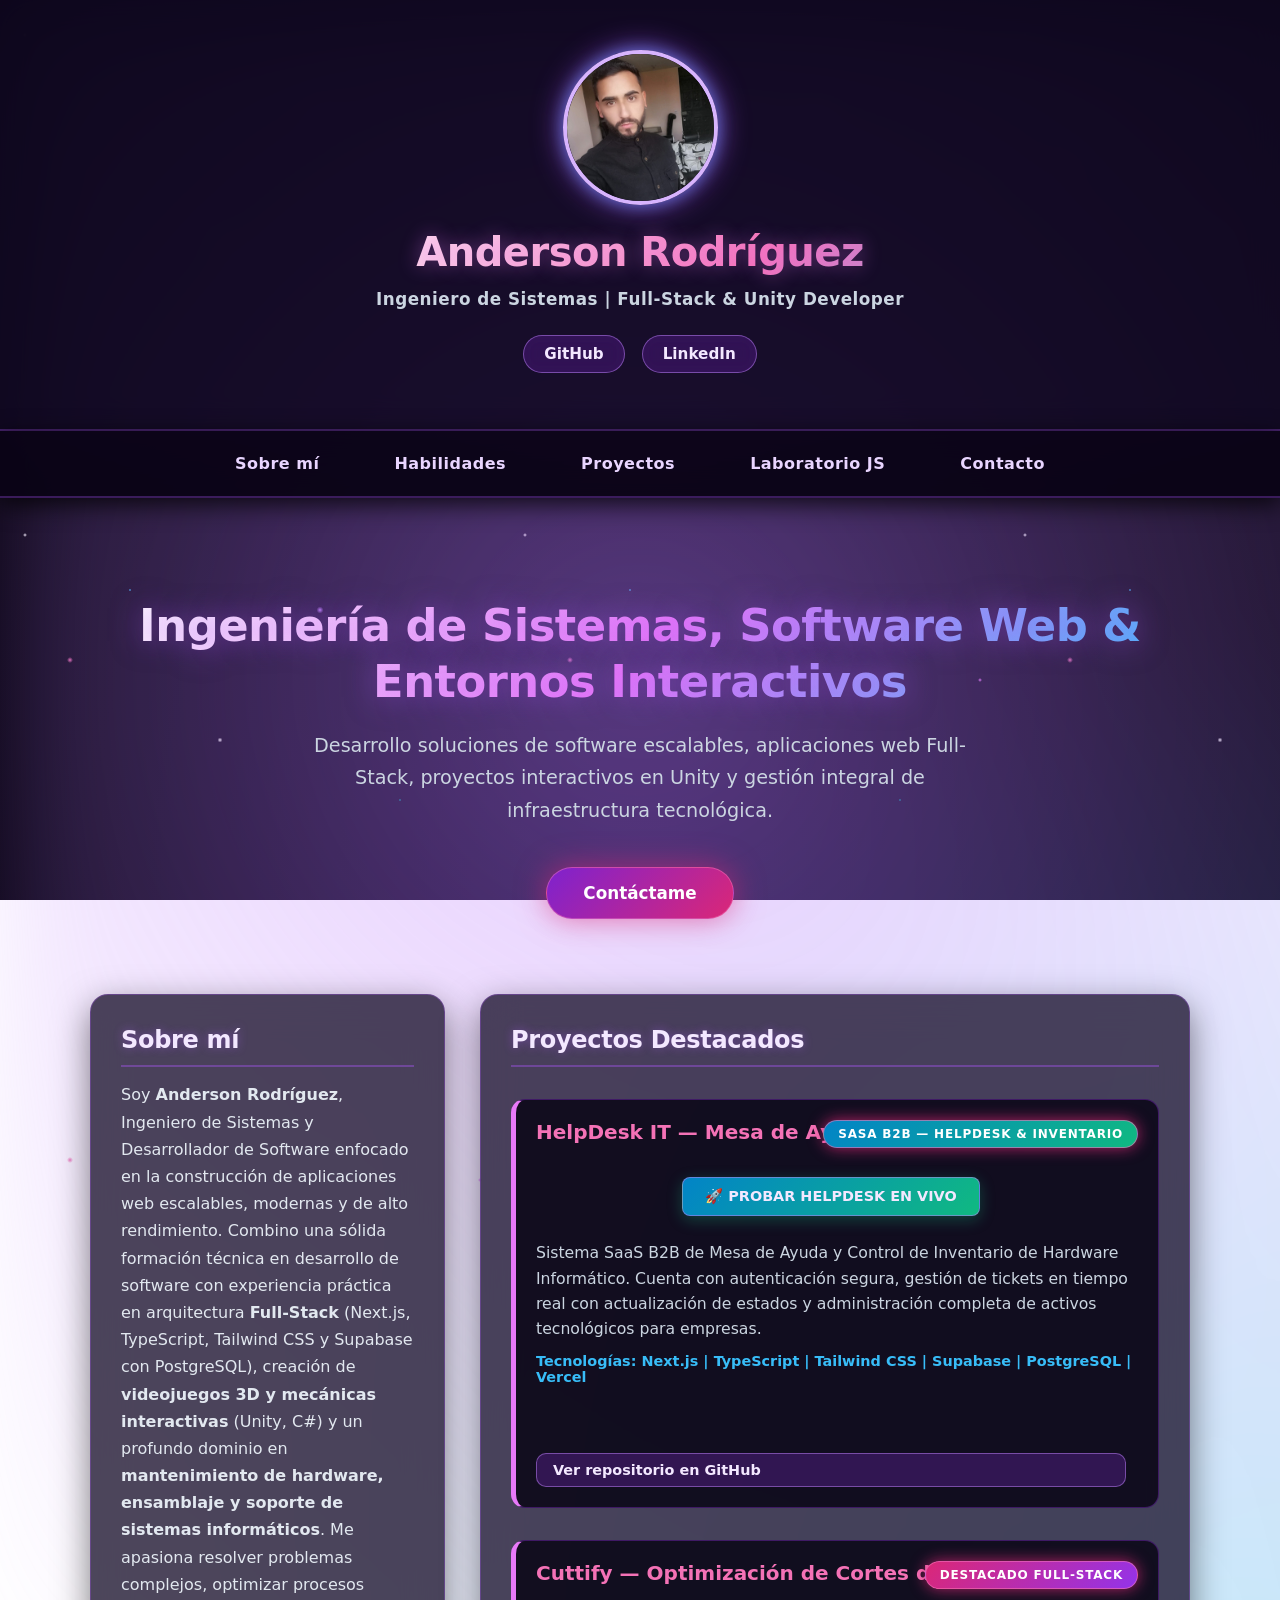
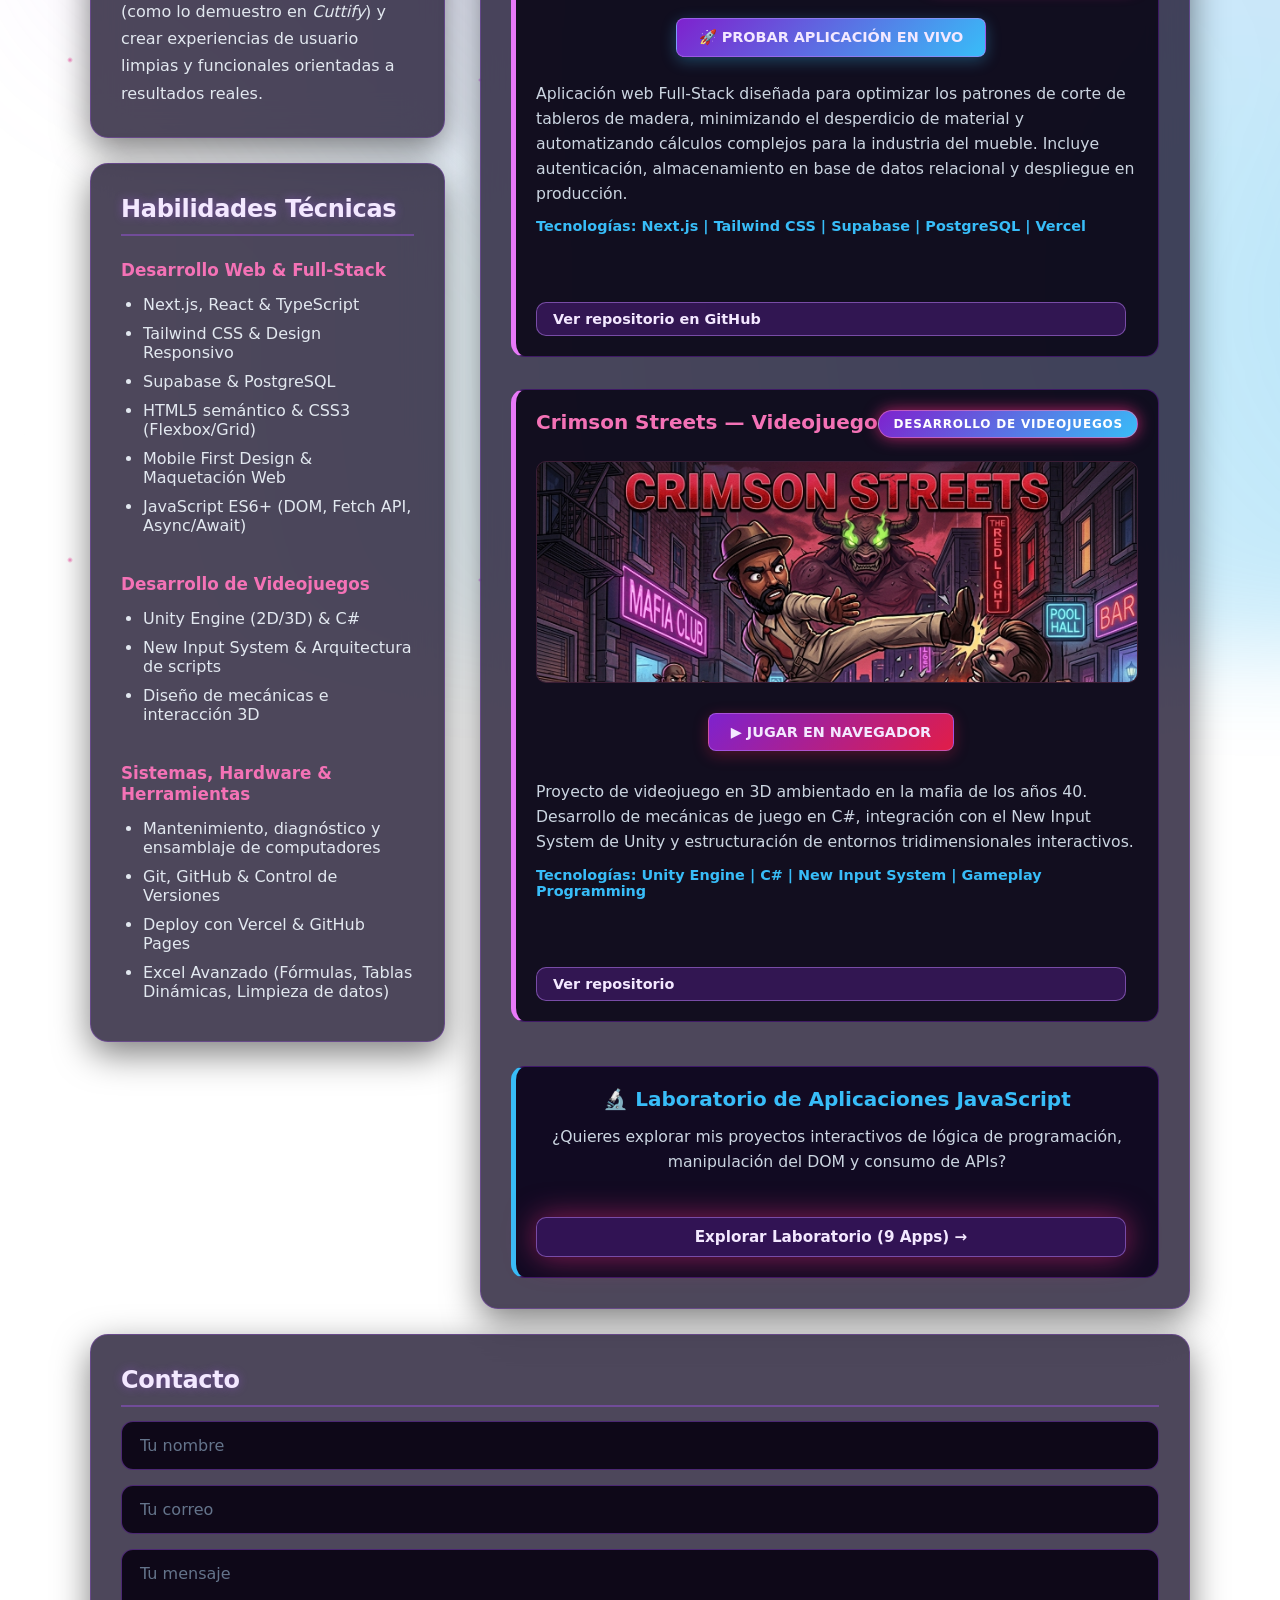
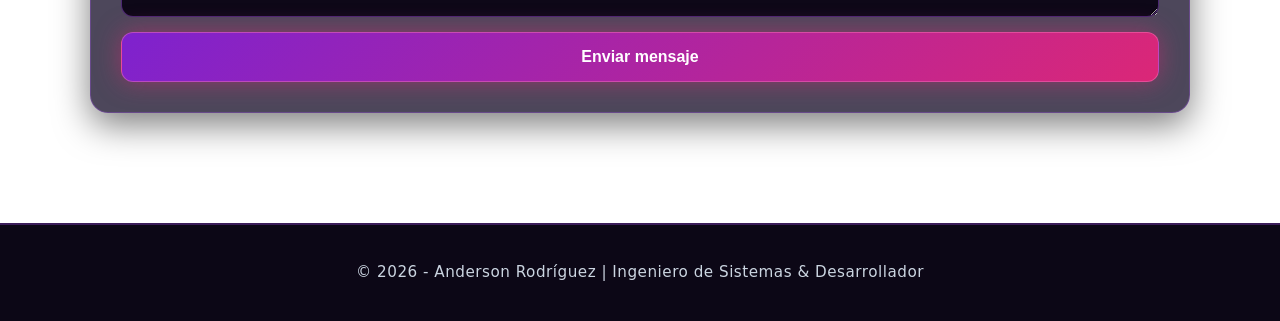
==== commit 67a3aa1f: "Add HelpDesk IT project and update Cuttify link Added a new project section for HelpDesk IT and upda" ====
--- a/index.html
+++ b/index.html
@@ -132,19 +132,46 @@
 
             <!-- ===== PROYECTOS PRINCIPALES ===== -->
 
+            <!-- HelpDesk IT (SaaS B2B) -->
+            <article class="proyecto">
+              <span class="badge" style="background: linear-gradient(135deg, #0284c7, #10b981);">SASA B2B — HELPDESK & INVENTARIO</span>
+              <h3>HelpDesk IT — Mesa de Ayuda y Activos TI</h3>
+              
+              <!-- Botón Estilizado y Compacto para Probar App en Vivo -->
+              <div style="text-align: center; margin: 14px 0 12px 0;">
+                <a href="https://helpdesk-it-theta.vercel.app" target="_blank" rel="noopener noreferrer" class="cta" style="display: inline-block; padding: 10px 22px; font-size: 0.9rem; font-weight: bold; background: linear-gradient(135deg, #0284c7, #10b981); border-radius: 8px; text-decoration: none; box-shadow: 0 4px 15px rgba(16, 185, 129, 0.3);">
+                  🚀 PROBAR HELPDESK EN VIVO
+                </a>
+              </div>
+
+              <p>
+                Sistema SaaS B2B de Mesa de Ayuda y Control de Inventario de Hardware Informático. Cuenta con autenticación segura, gestión de tickets en tiempo real con actualización de estados y administración completa de activos tecnológicos para empresas.
+              </p>
+              <small>Tecnologías: Next.js | TypeScript | Tailwind CSS | Supabase | PostgreSQL | Vercel</small>
+              <br /><br />
+              <a href="https://github.com/17Sagara/helpdesk-it" rel="noopener noreferrer" target="_blank" aria-label="Ver código de HelpDesk IT">Ver repositorio en GitHub</a>
+            </article>
+
             <!-- Cuttify (Full-Stack) -->
             <article class="proyecto">
               <span class="badge">DESTACADO FULL-STACK</span>
               <h3>Cuttify — Optimización de Cortes de Madera</h3>
+              
+              <!-- Botón Estilizado y Compacto para Probar App en Vivo -->
+              <div style="text-align: center; margin: 14px 0 12px 0;">
+                <a href="https://cuttify-phi.vercel.app" target="_blank" rel="noopener noreferrer" class="cta" style="display: inline-block; padding: 10px 22px; font-size: 0.9rem; font-weight: bold; background: linear-gradient(135deg, #7e22ce, #38bdf8); border-radius: 8px; text-decoration: none; box-shadow: 0 4px 15px rgba(56, 189, 248, 0.3);">
+                  🚀 PROBAR APLICACIÓN EN VIVO
+                </a>
+              </div>
+
               <p>
                 Aplicación web Full-Stack diseñada para optimizar los patrones de corte de tableros de madera, minimizando el desperdicio de material y automatizando cálculos complejos para la industria del mueble. Incluye autenticación, almacenamiento en base de datos relacional y despliegue en producción.
               </p>
               <small>Tecnologías: Next.js | Tailwind CSS | Supabase | PostgreSQL | Vercel</small>
               <br /><br />
-              <a href="https://github.com/17Sagara/cuttify" rel="noopener noreferrer" target="_blank" aria-label="Ver código de Cuttify">Ver código</a>
-            </article>
-
-            <!-- Crimson Streets (Unity) -->
+              <a href="https://github.com/17Sagara/cuttify" rel="noopener noreferrer" target="_blank" aria-label="Ver código de Cuttify">Ver repositorio en GitHub</a>
+            </article>
+
             <!-- Crimson Streets (Unity) -->
             <article class="proyecto">
               <span class="badge" style="background: linear-gradient(135deg, #7e22ce, #38bdf8);">DESARROLLO DE VIDEOJUEGOS</span>
@@ -201,4 +228,4 @@
       <p>© 2026 - Anderson Rodríguez | Ingeniero de Sistemas & Desarrollador</p>
     </footer>
   </body>
-</html>+</html>
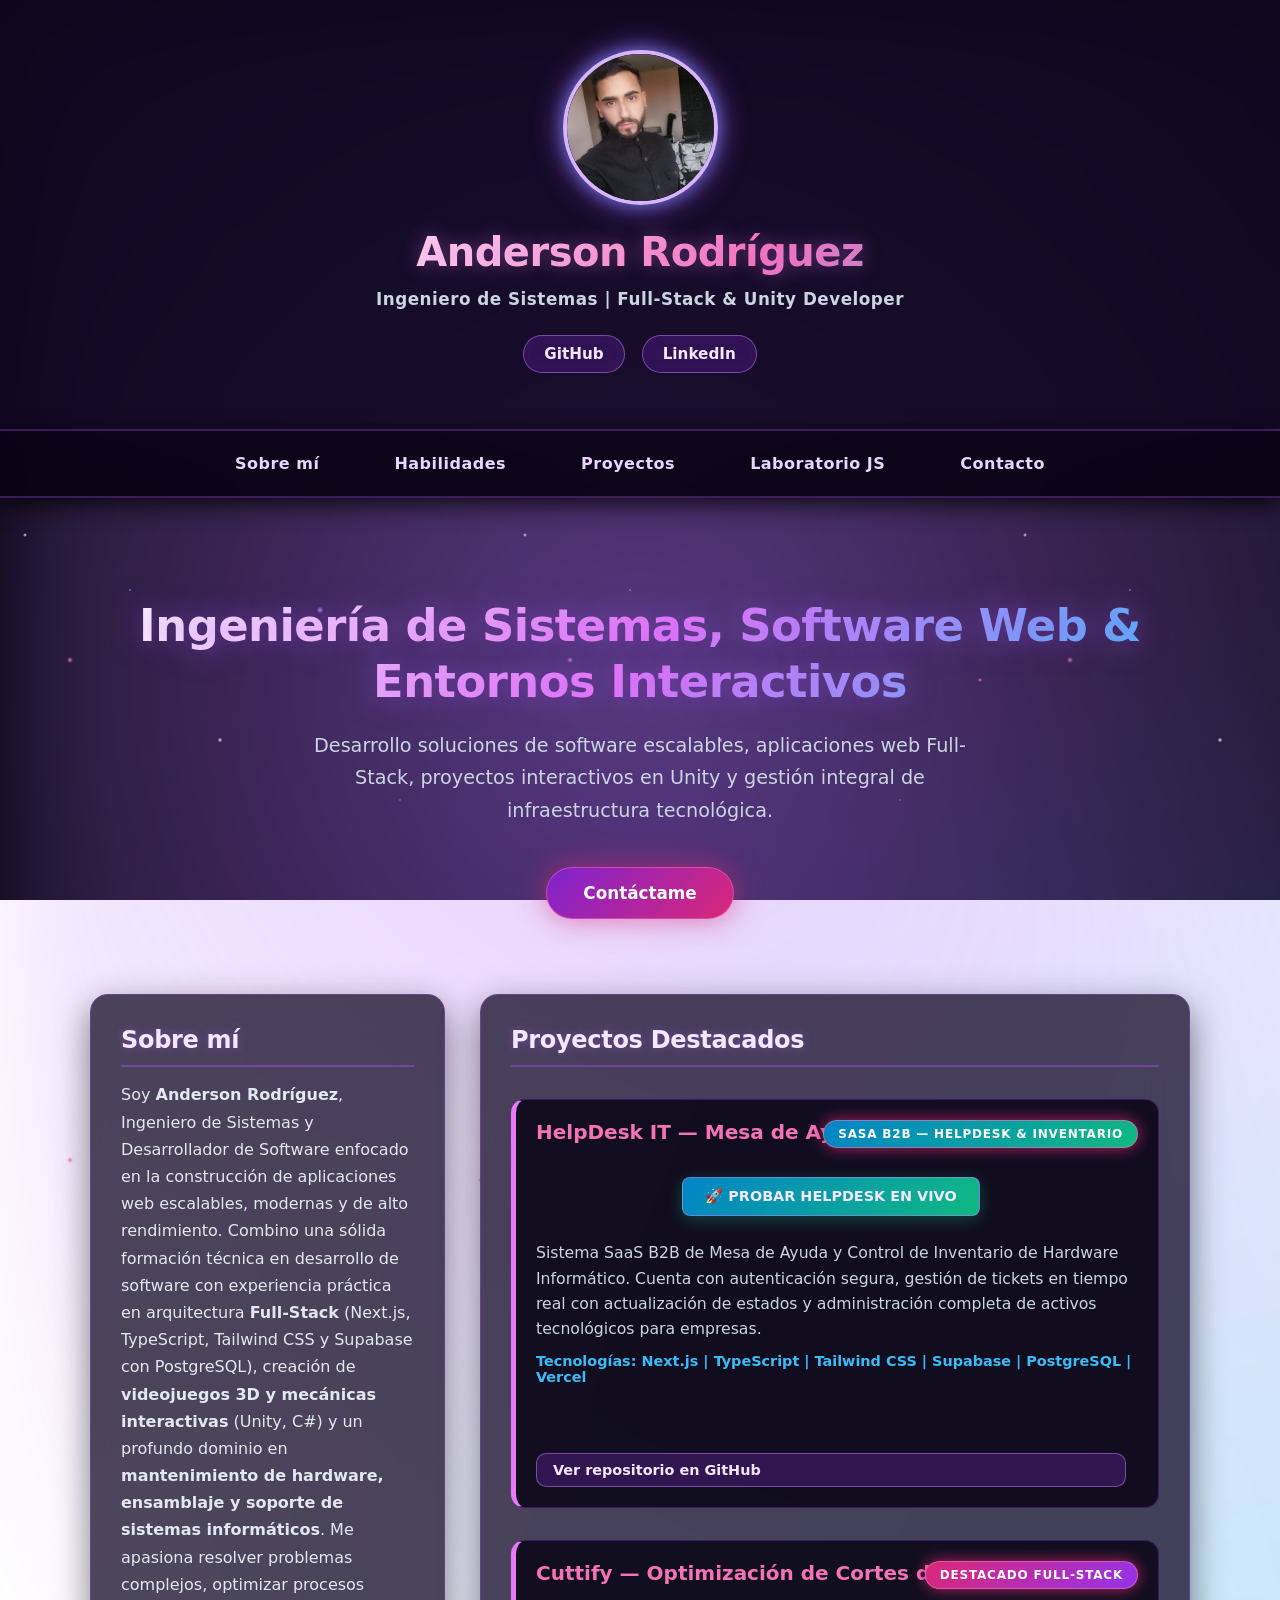
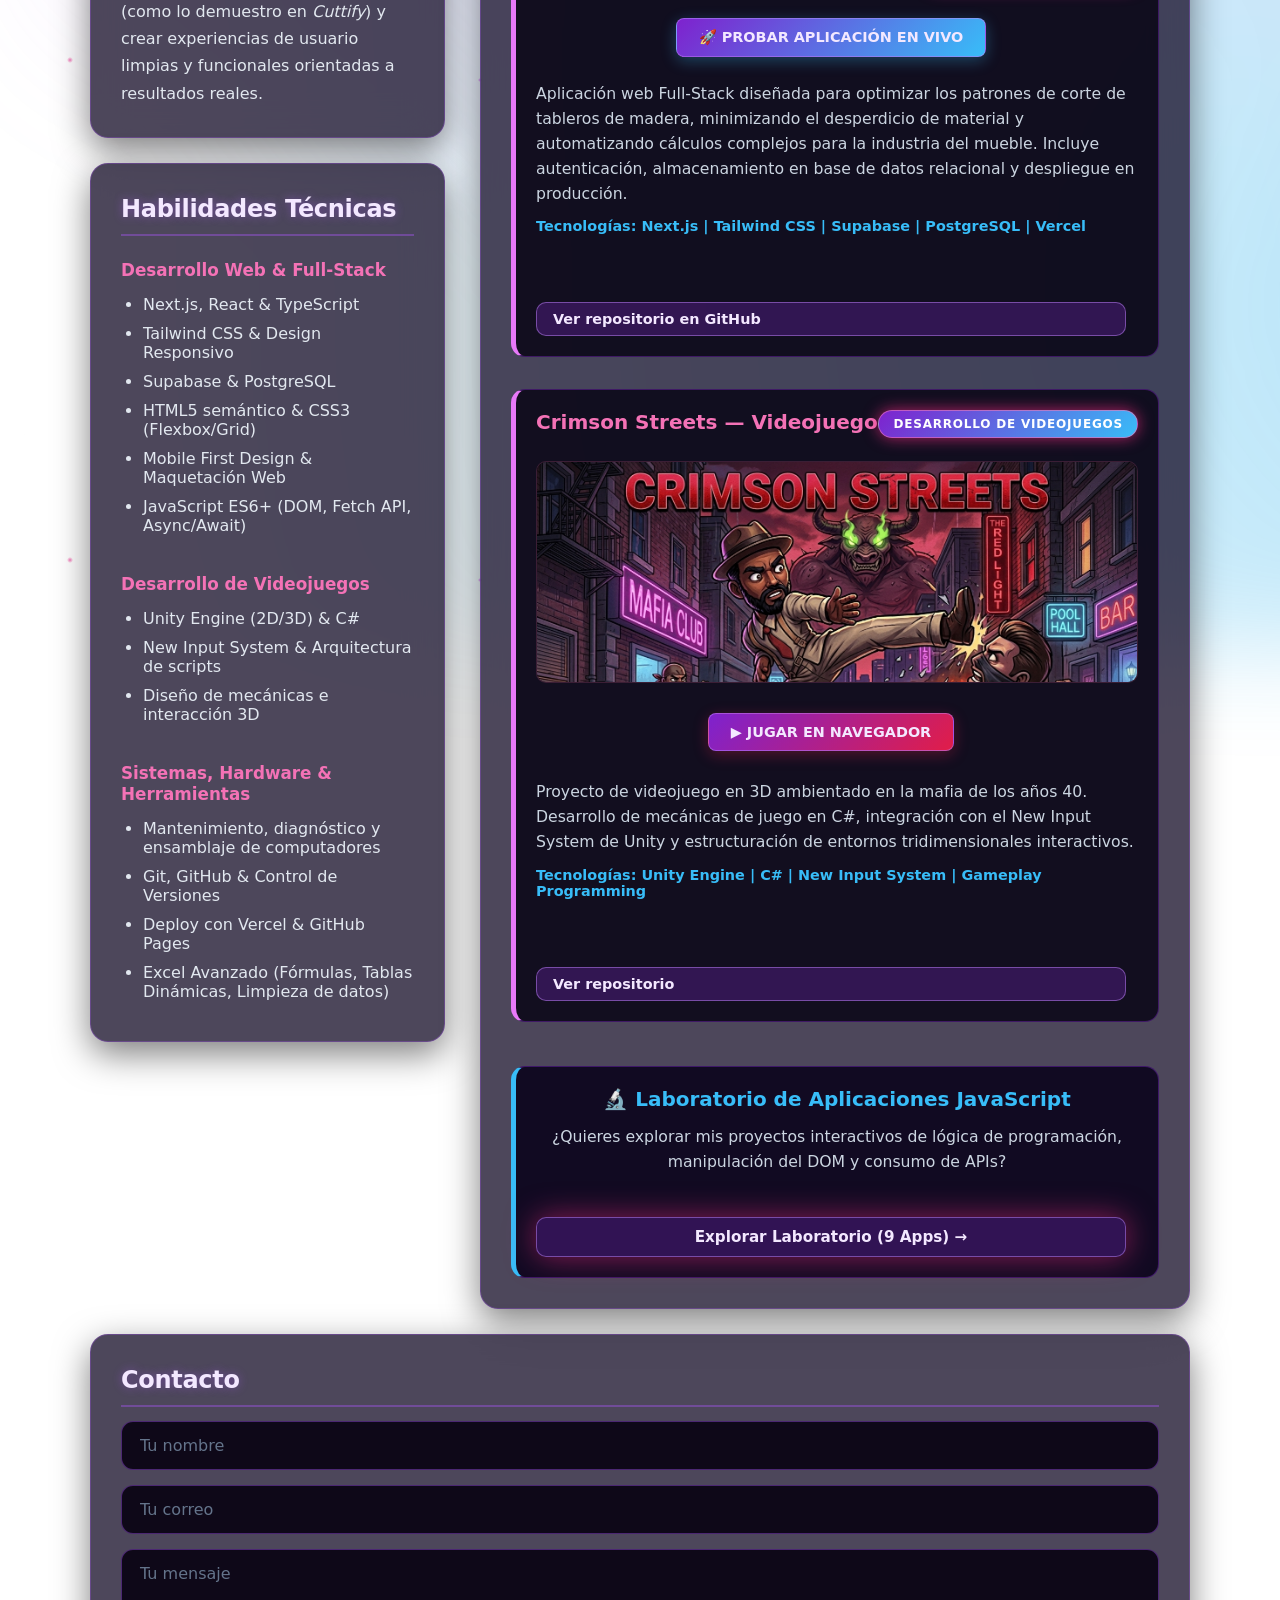
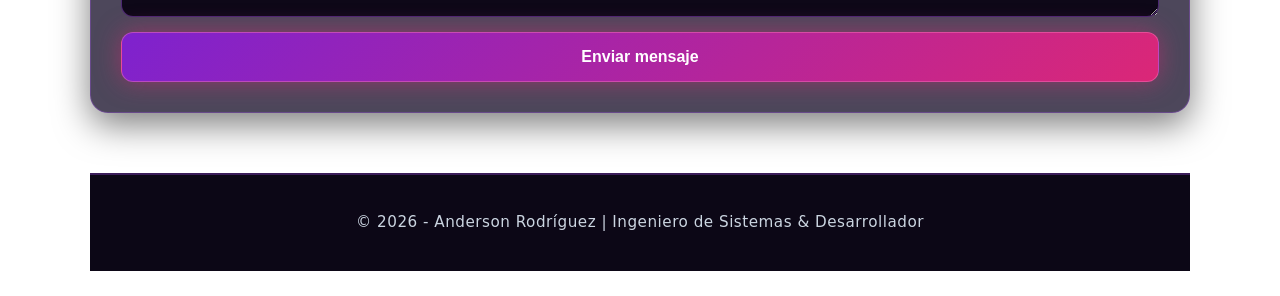
==== commit 29ff223a: "feat: conectar formulario de contacto con Formspree" ====
--- a/index.html
+++ b/index.html
@@ -212,16 +212,15 @@
       </div>
 
       <!-- ================= CONTACTO ================= -->
-      <section class="card" id="contacto">
-        <h2>Contacto</h2>
-        <form>
-          <input type="text" placeholder="Tu nombre" required />
-          <input type="email" placeholder="Tu correo" required />
-          <textarea placeholder="Tu mensaje" required></textarea>
-          <button type="submit">Enviar mensaje</button>
-        </form>
-      </section>
-    </main>
+<section class="card" id="contacto">
+  <h2>Contacto</h2>
+  <form action="https://formspree.io/f/mvkzekvw" method="POST">
+    <input type="text" name="name" placeholder="Tu nombre" required />
+    <input type="email" name="email" placeholder="Tu correo" required />
+    <textarea name="message" placeholder="Tu mensaje" required></textarea>
+    <button type="submit">Enviar mensaje</button>
+  </form>
+</section>
 
     <!-- ================= FOOTER ================= -->
     <footer>
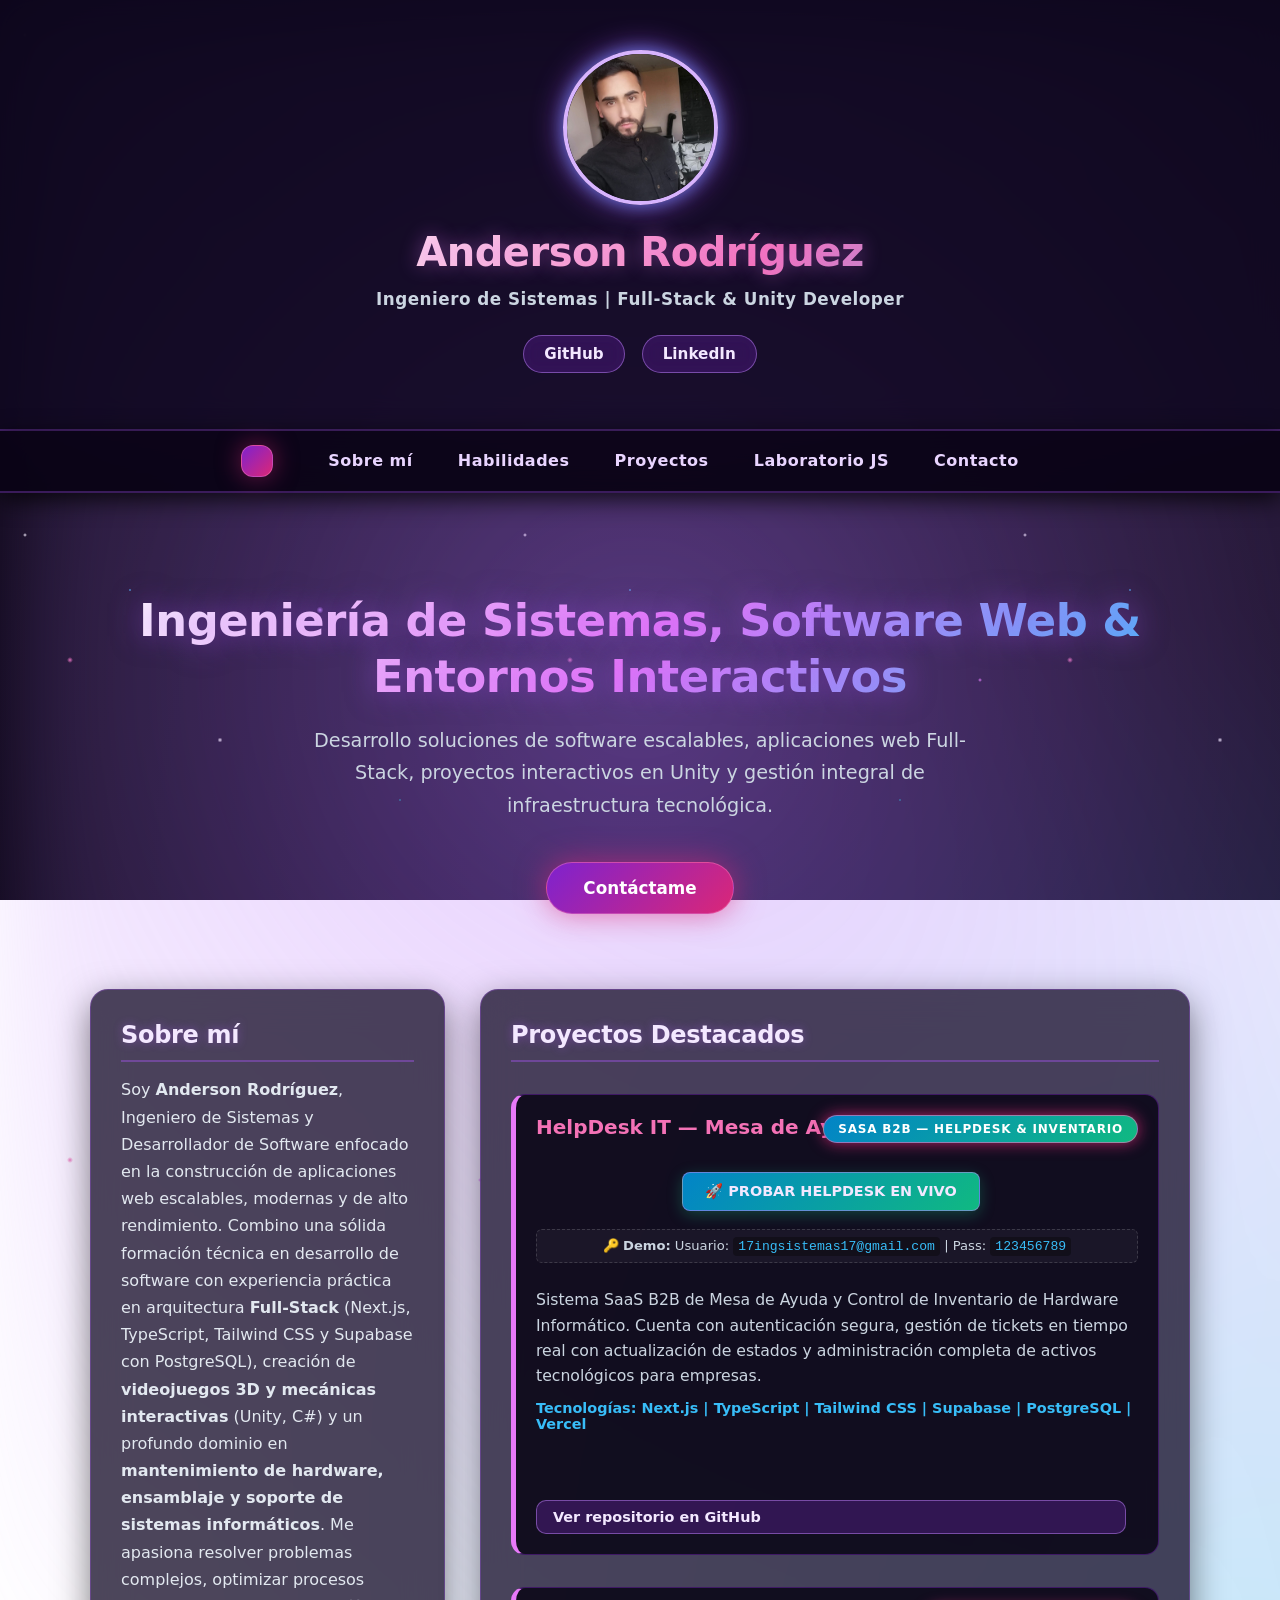
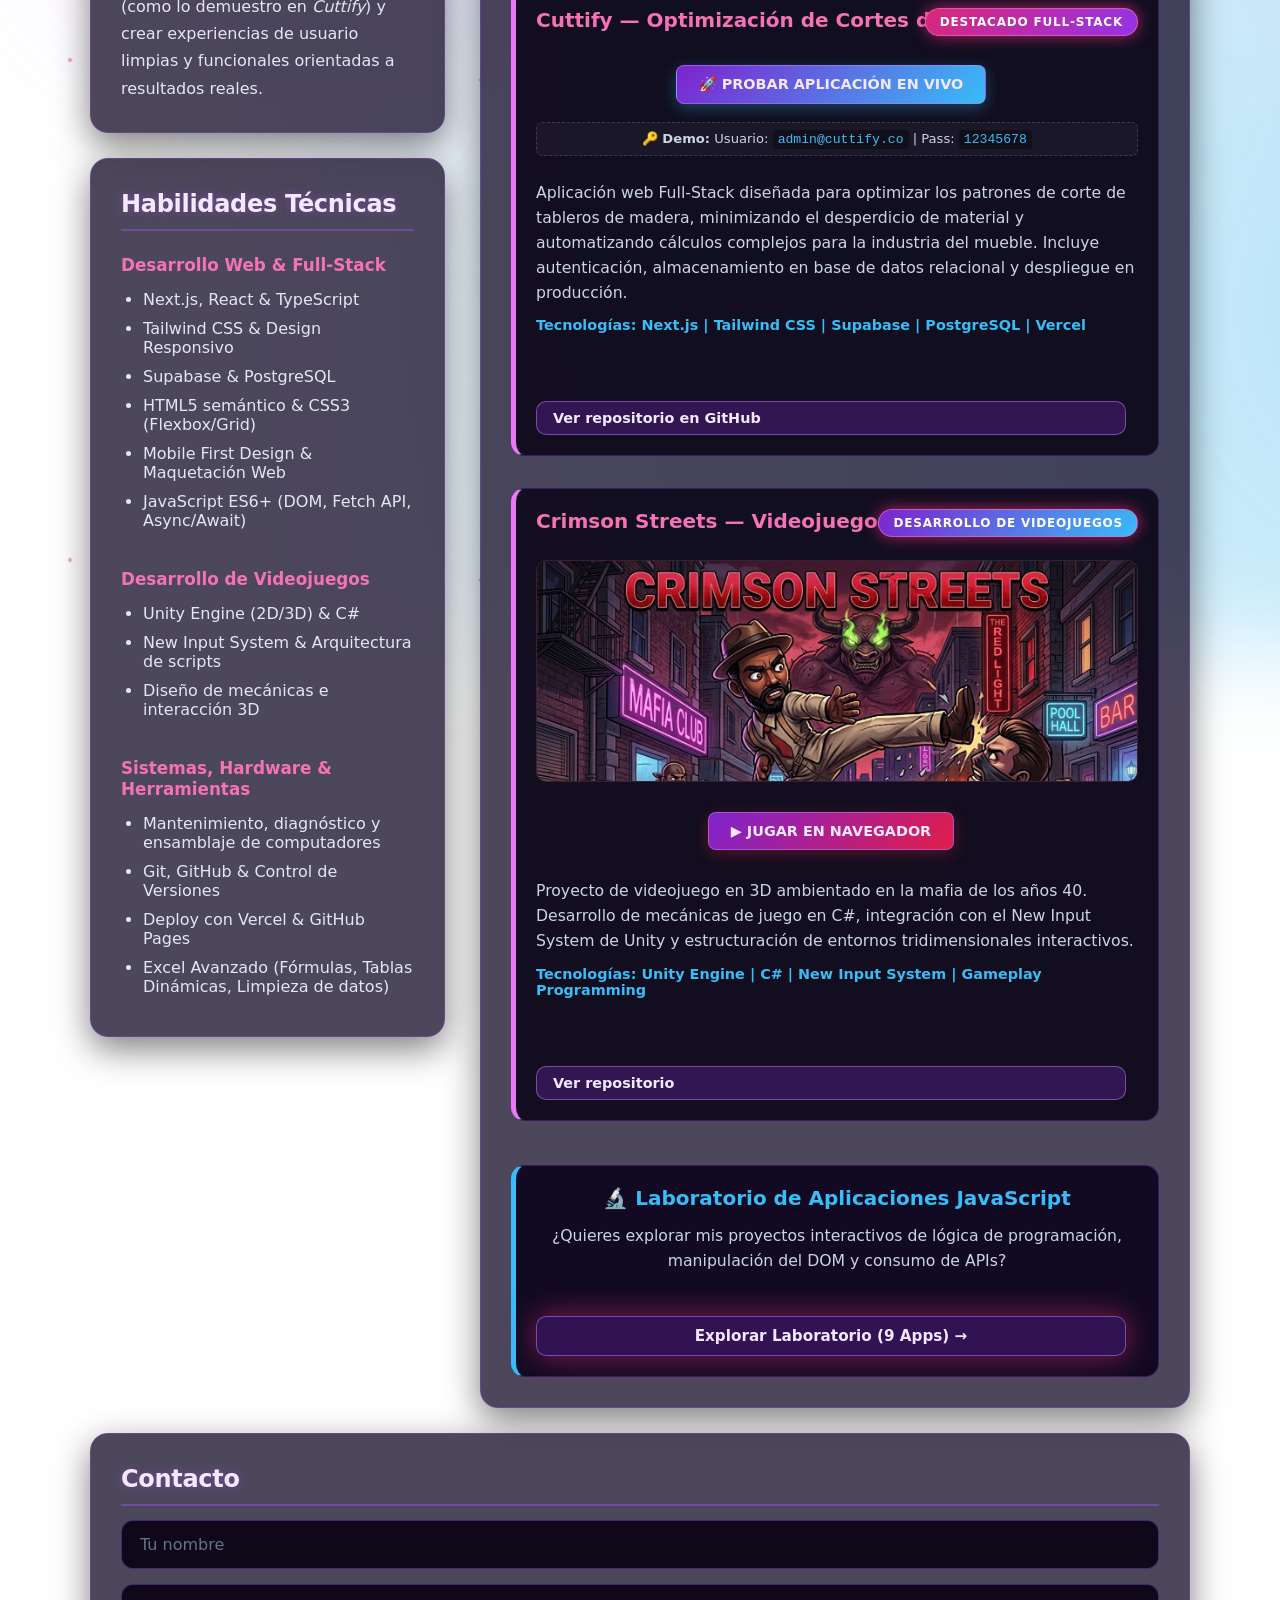
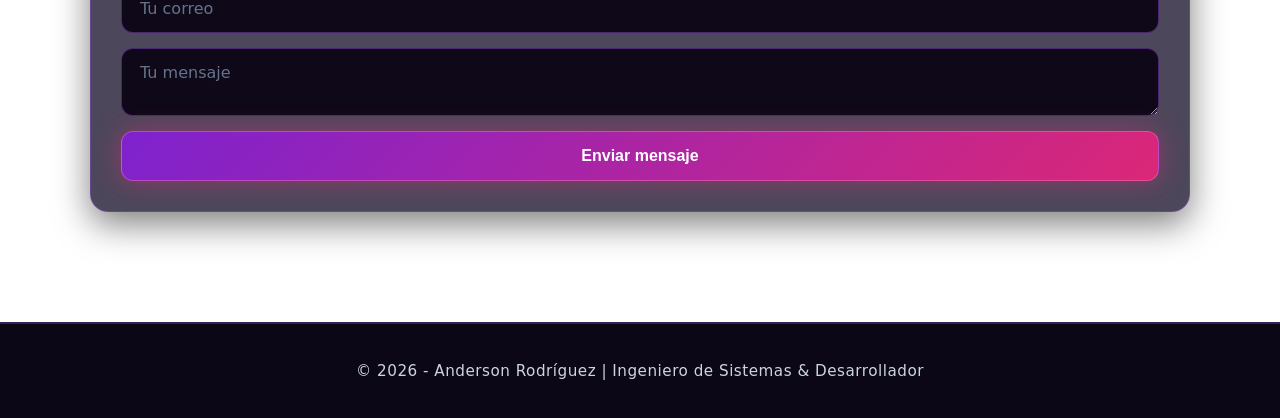
==== commit c92ac7d0: "feat: agrega preloader animado con svg y credenciales de prueba en proyectos" ====
--- a/index.html
+++ b/index.html
@@ -29,8 +29,81 @@
 
     <!-- Conecta el HTML con el archivo CSS -->
     <link rel="stylesheet" href="style.css" />
+
+    <!-- ESTILOS PARA EL PRELOADER CON ANIMACIÓN DE TRAZO Y CORTINA -->
+    <style>
+      #preloader {
+        position: fixed;
+        top: 0;
+        left: 0;
+        width: 100%;
+        height: 100%;
+        background: #090314;
+        display: flex;
+        flex-direction: column;
+        justify-content: center;
+        align-items: center;
+        z-index: 99999;
+        transition: transform 0.8s cubic-bezier(0.77, 0, 0.175, 1);
+      }
+      .loader-svg {
+        width: 180px;
+        height: 120px;
+      }
+      /* Animación de dibujo de los trazos del SVG */
+      .ar-path {
+        fill: none;
+        stroke: url(#gradient);
+        stroke-width: 6;
+        stroke-linecap: round;
+        stroke-linejoin: round;
+        stroke-dasharray: 400;
+        stroke-dashoffset: 400;
+        animation: drawPath 2s ease forwards;
+      }
+      @keyframes drawPath {
+        to {
+          stroke-dashoffset: 0;
+        }
+      }
+      .loader-subtitle {
+        margin-top: 15px;
+        font-family: monospace, sans-serif;
+        font-size: 0.8rem;
+        color: #94a3b8;
+        letter-spacing: 4px;
+        text-transform: uppercase;
+        opacity: 0;
+        animation: fadeInText 0.8s ease 1.2s forwards;
+      }
+      @keyframes fadeInText {
+        to { opacity: 1; }
+      }
+      /* Efecto cortina al terminar de cargar */
+      body.loaded #preloader {
+        transform: translateY(-100%);
+      }
+    </style>
   </head>
   <body>
+    <!-- ================= PRELOADER CON TRAYECTORIA SVG ================= -->
+    <div id="preloader">
+      <svg class="loader-svg" viewBox="0 0 200 120">
+        <defs>
+          <linearGradient id="gradient" x1="0%" y1="0%" x2="100%" y2="100%">
+            <stop offset="0%" stop-color="#7e22ce" />
+            <stop offset="100%" stop-color="#38bdf8" />
+          </linearGradient>
+        </defs>
+        <!-- Letra A y Letra R vectorizadas en trazos continuos -->
+        <!-- Trazo de la A -->
+        <path class="ar-path" d="M 25 90 L 45 30 L 65 90 M 33 65 L 57 65" />
+        <!-- Trazo de la R -->
+        <path class="ar-path" d="M 95 90 L 95 30 L 125 30 C 140 30, 140 60, 125 60 L 95 60 M 115 60 L 135 90" style="animation-delay: 0.3s;" />
+      </svg>
+      <div class="loader-subtitle">Cargando portafolio</div>
+    </div>
+
     <!-- CUERPO DE LA PAGINA WEB -->
 
     <!-- ================= HEADER ================= -->
@@ -63,13 +136,23 @@
       </div>
     </header>
 
-    <!-- ================= MENÚ DE NAVEGACIÓN ================= -->
-    <nav>
-      <a href="#sobre">Sobre mí</a>
-      <a href="#habilidades">Habilidades</a>
-      <a href="#proyectos">Proyectos</a>
-      <a href="laboratorio.html">Laboratorio JS</a>
-      <a href="#contacto">Contacto</a>
+    <!-- ================= MENÚ DE NAVEGACIÓN RESPONSIVE ================= -->
+    <nav class="navbar">
+      <!-- Botón Hamburguesa para Móviles -->
+      <button class="hamburger" aria-label="Abrir menú de navegación" aria-expanded="false">
+        <span></span>
+        <span></span>
+        <span></span>
+      </button>
+
+      <!-- Enlaces del Menú -->
+      <div class="nav-links">
+        <a href="#sobre">Sobre mí</a>
+        <a href="#habilidades">Habilidades</a>
+        <a href="#proyectos">Proyectos</a>
+        <a href="laboratorio.html">Laboratorio JS</a>
+        <a href="#contacto">Contacto</a>
+      </div>
     </nav>
 
     <!-- ================= CONTENIDO PRINCIPAL ================= -->
@@ -138,10 +221,15 @@
               <h3>HelpDesk IT — Mesa de Ayuda y Activos TI</h3>
               
               <!-- Botón Estilizado y Compacto para Probar App en Vivo -->
-              <div style="text-align: center; margin: 14px 0 12px 0;">
+              <div style="text-align: center; margin: 14px 0 6px 0;">
                 <a href="https://helpdesk-it-theta.vercel.app" target="_blank" rel="noopener noreferrer" class="cta" style="display: inline-block; padding: 10px 22px; font-size: 0.9rem; font-weight: bold; background: linear-gradient(135deg, #0284c7, #10b981); border-radius: 8px; text-decoration: none; box-shadow: 0 4px 15px rgba(16, 185, 129, 0.3);">
                   🚀 PROBAR HELPDESK EN VIVO
                 </a>
+              </div>
+
+              <!-- Credenciales de acceso de prueba -->
+              <div style="text-align: center; font-size: 0.82rem; color: #cbd5e1; background: rgba(255, 255, 255, 0.04); padding: 8px 10px; border-radius: 6px; margin-bottom: 12px; border: 1px dashed rgba(255, 255, 255, 0.15);">
+                🔑 <strong>Demo:</strong> Usuario: <code style="background: rgba(0,0,0,0.35); padding: 2px 5px; border-radius: 4px; color: #38bdf8; user-select: all; cursor: pointer;" title="Haz clic para seleccionar">17ingsistemas17@gmail.com</code> | Pass: <code style="background: rgba(0,0,0,0.35); padding: 2px 5px; border-radius: 4px; color: #38bdf8; user-select: all; cursor: pointer;" title="Haz clic para seleccionar">123456789</code>
               </div>
 
               <p>
@@ -158,10 +246,15 @@
               <h3>Cuttify — Optimización de Cortes de Madera</h3>
               
               <!-- Botón Estilizado y Compacto para Probar App en Vivo -->
-              <div style="text-align: center; margin: 14px 0 12px 0;">
+              <div style="text-align: center; margin: 14px 0 6px 0;">
                 <a href="https://cuttify-phi.vercel.app" target="_blank" rel="noopener noreferrer" class="cta" style="display: inline-block; padding: 10px 22px; font-size: 0.9rem; font-weight: bold; background: linear-gradient(135deg, #7e22ce, #38bdf8); border-radius: 8px; text-decoration: none; box-shadow: 0 4px 15px rgba(56, 189, 248, 0.3);">
                   🚀 PROBAR APLICACIÓN EN VIVO
                 </a>
+              </div>
+
+              <!-- Credenciales de acceso de prueba -->
+              <div style="text-align: center; font-size: 0.82rem; color: #cbd5e1; background: rgba(255, 255, 255, 0.04); padding: 8px 10px; border-radius: 6px; margin-bottom: 12px; border: 1px dashed rgba(255, 255, 255, 0.15);">
+                🔑 <strong>Demo:</strong> Usuario: <code style="background: rgba(0,0,0,0.35); padding: 2px 5px; border-radius: 4px; color: #38bdf8; user-select: all; cursor: pointer;" title="Haz clic para seleccionar">admin@cuttify.co</code> | Pass: <code style="background: rgba(0,0,0,0.35); padding: 2px 5px; border-radius: 4px; color: #38bdf8; user-select: all; cursor: pointer;" title="Haz clic para seleccionar">12345678</code>
               </div>
 
               <p>
@@ -212,19 +305,50 @@
       </div>
 
       <!-- ================= CONTACTO ================= -->
-<section class="card" id="contacto">
-  <h2>Contacto</h2>
-  <form action="https://formspree.io/f/mvkzekvw" method="POST">
-    <input type="text" name="name" placeholder="Tu nombre" required />
-    <input type="email" name="email" placeholder="Tu correo" required />
-    <textarea name="message" placeholder="Tu mensaje" required></textarea>
-    <button type="submit">Enviar mensaje</button>
-  </form>
-</section>
+      <section class="card" id="contacto">
+        <h2>Contacto</h2>
+        <form action="https://formspree.io/f/mvkzekvw" method="POST">
+          <input type="text" name="name" placeholder="Tu nombre" required />
+          <input type="email" name="email" placeholder="Tu correo" required />
+          <textarea name="message" placeholder="Tu mensaje" required></textarea>
+          <button type="submit">Enviar mensaje</button>
+        </form>
+      </section>
+    </main>
 
     <!-- ================= FOOTER ================= -->
     <footer>
       <p>© 2026 - Anderson Rodríguez | Ingeniero de Sistemas & Desarrollador</p>
     </footer>
+
+    <!-- ================= SCRIPTS ================= -->
+    <script>
+      document.addEventListener("DOMContentLoaded", () => {
+        const hamburger = document.querySelector(".hamburger");
+        const navLinks = document.querySelector(".nav-links");
+
+        if (hamburger && navLinks) {
+          hamburger.addEventListener("click", () => {
+            const isActive = navLinks.classList.toggle("active");
+            hamburger.setAttribute("aria-expanded", isActive);
+          });
+
+          // Cerrar menú al hacer clic en cualquier enlace dentro del menú
+          document.querySelectorAll(".nav-links a").forEach(link => {
+            link.addEventListener("click", () => {
+              navLinks.classList.remove("active");
+              hamburger.setAttribute("aria-expanded", "false");
+            });
+          });
+        }
+      });
+
+      // Lógica para levantar la cortina del preloader una vez cargue la web
+      window.addEventListener("load", () => {
+        setTimeout(() => {
+          document.body.classList.add("loaded");
+        }, 1200); // 1.2 segundos para que se alcance a apreciar el trazo completo de la A y la R
+      });
+    </script>
   </body>
-</html>
+</html>
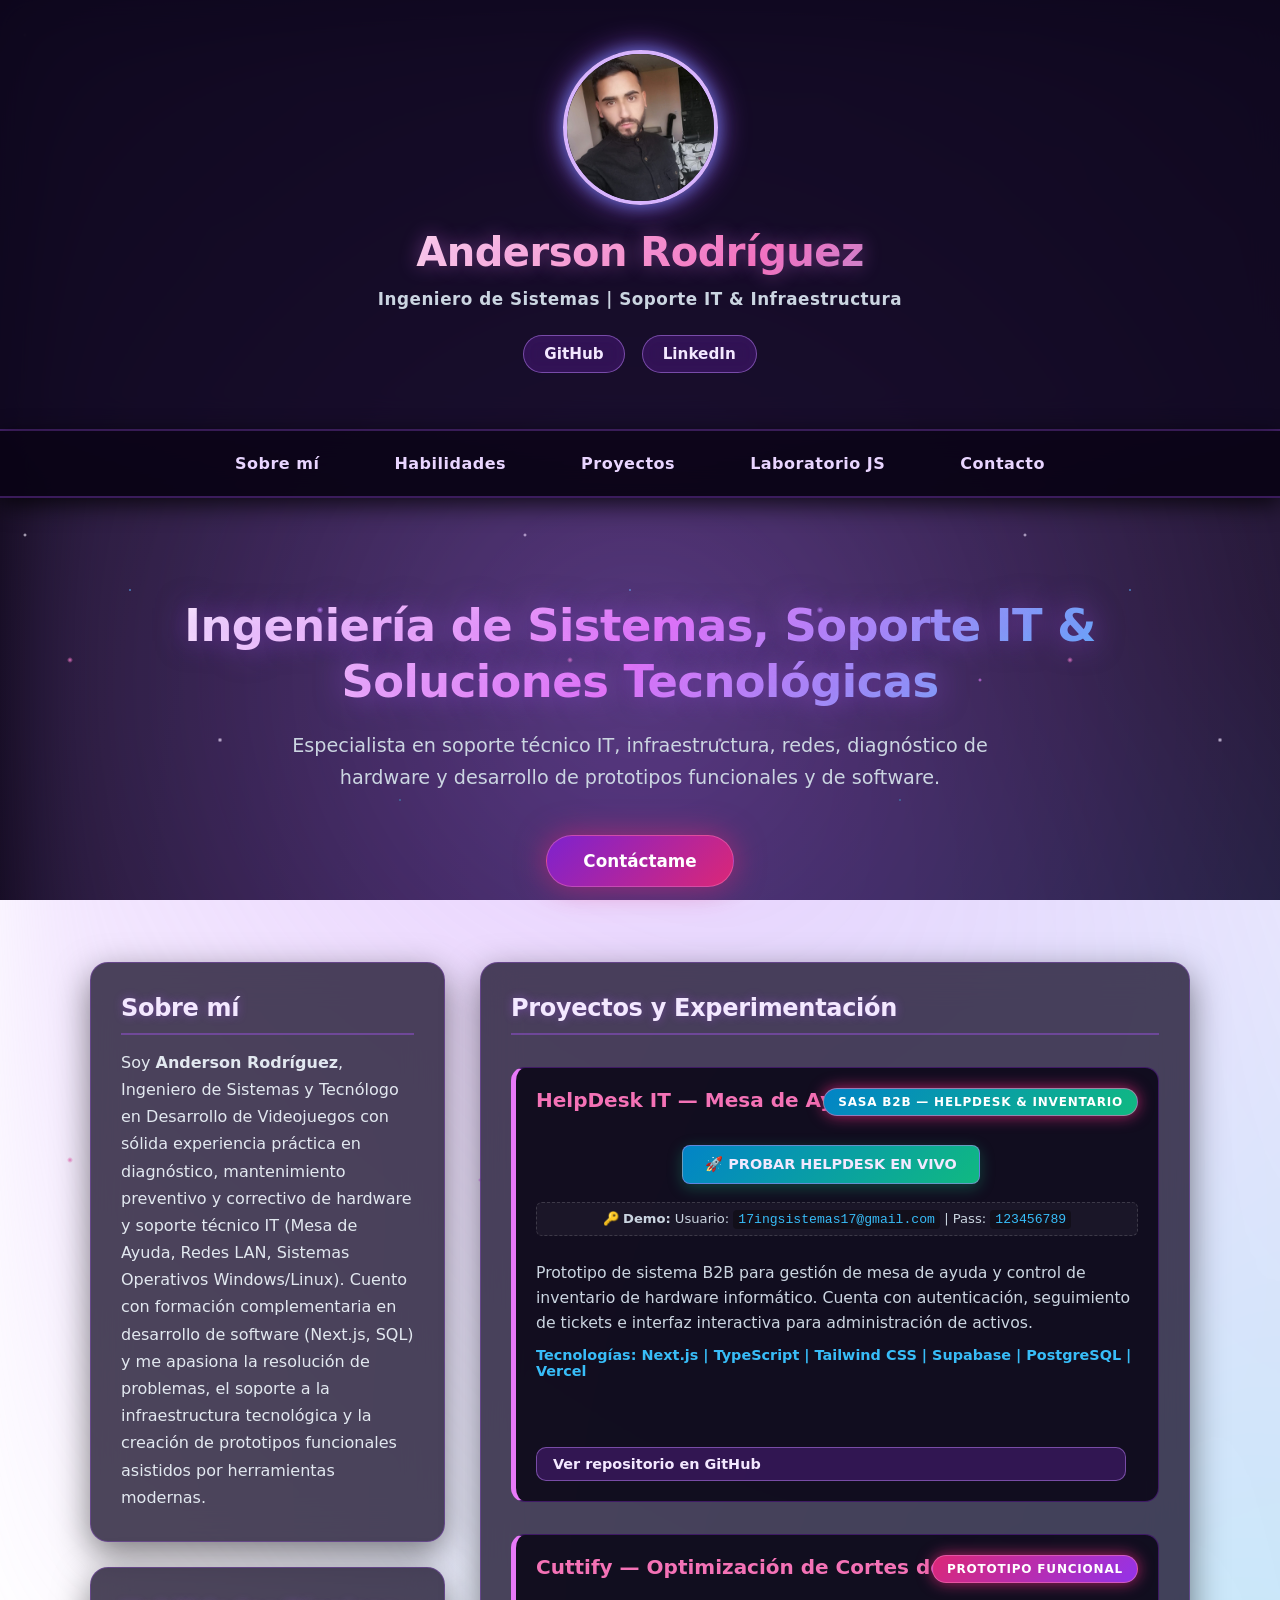
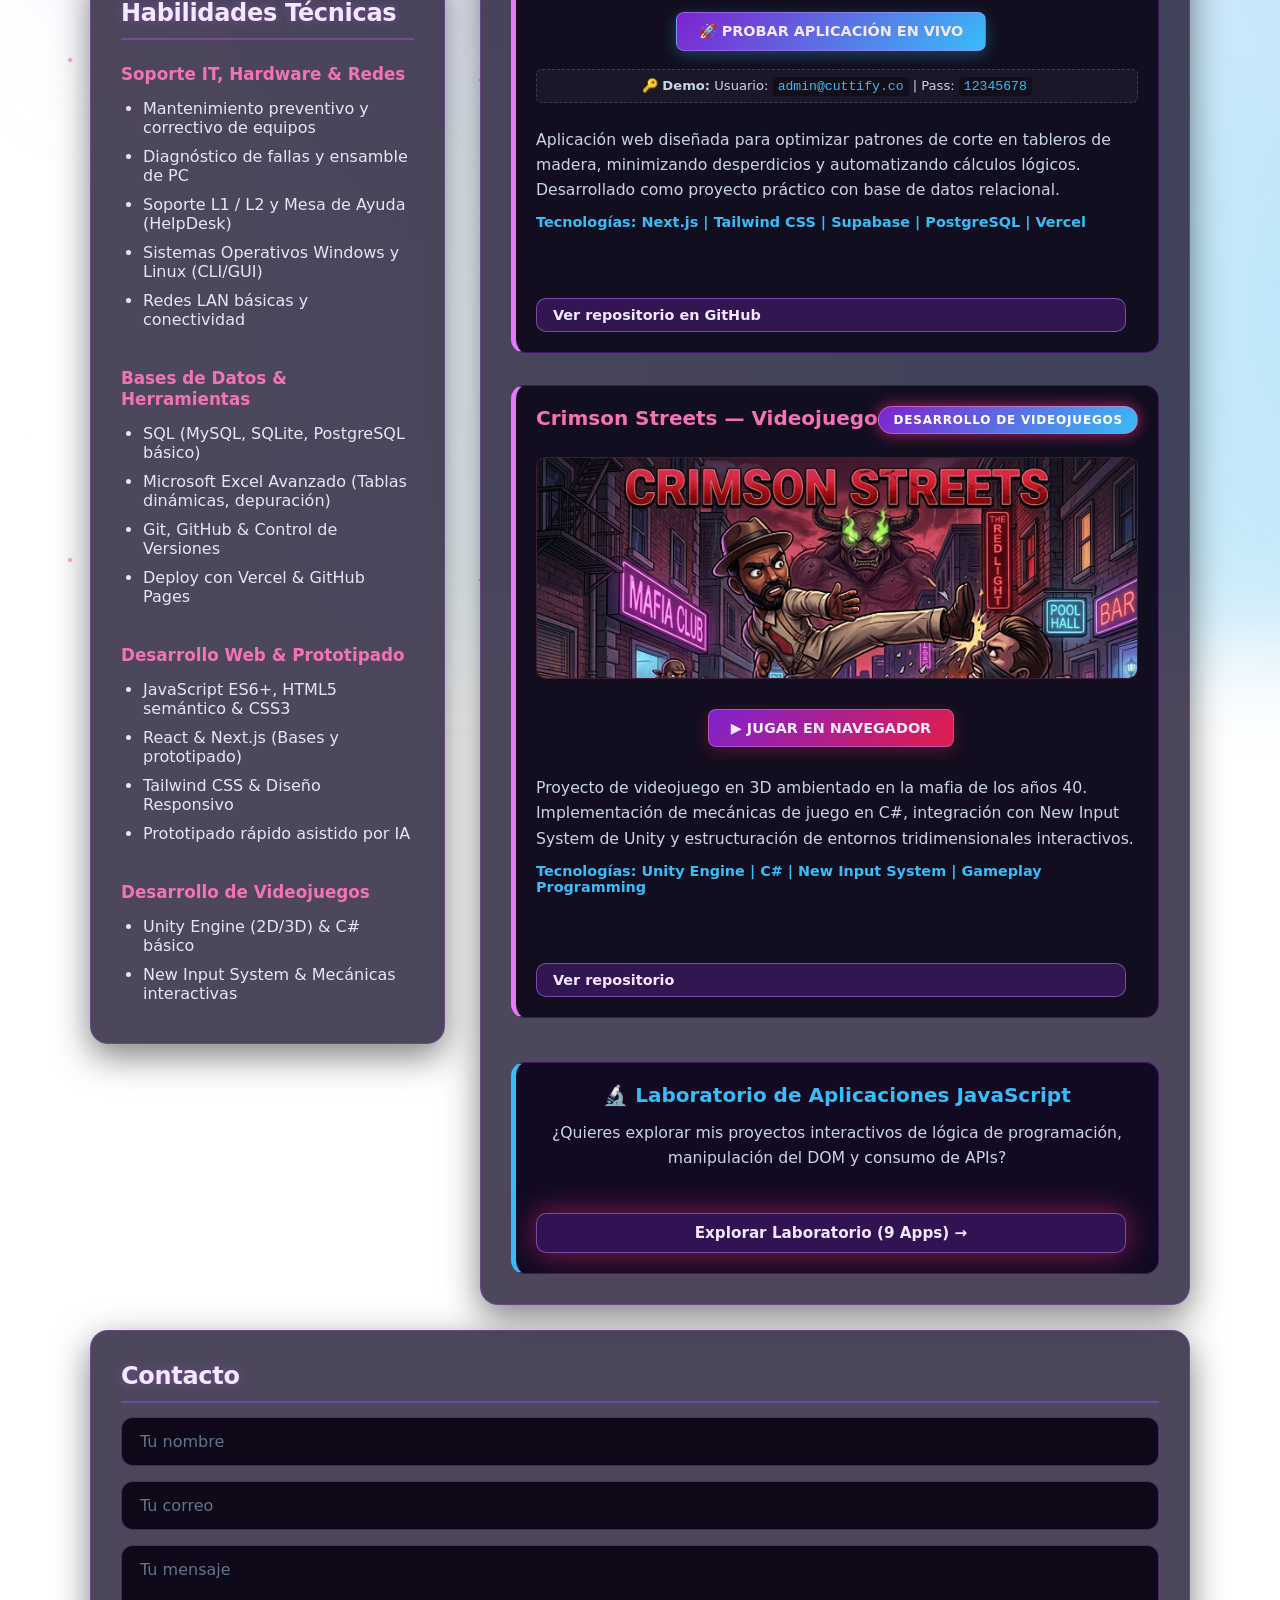
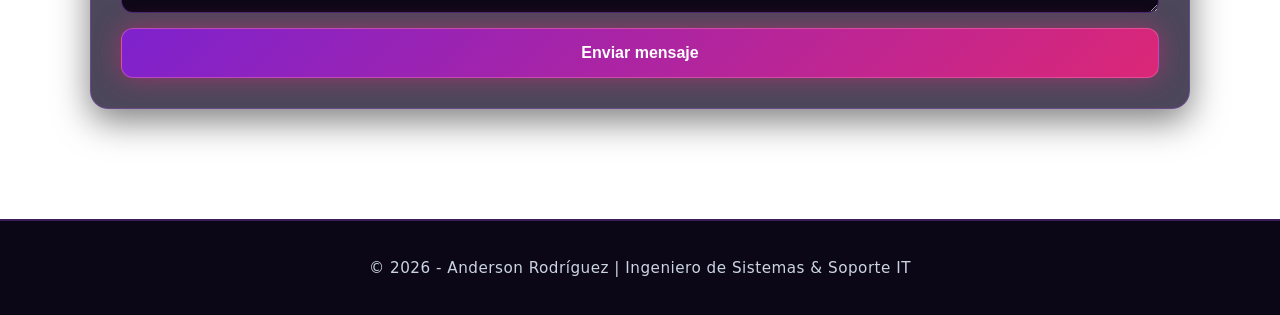
==== commit 4be74c6d: "Actualización de perfil profesional e infraestructura en portafolio" ====
--- a/index.html
+++ b/index.html
@@ -13,18 +13,18 @@
     <!-- SEO Básico y Avanzado -->
     <meta
       name="description"
-      content="Portafolio profesional de Anderson Rodríguez: Ingeniero de Sistemas, Desarrollador Full-Stack (Next.js, Supabase), C# / Unity Developer y Especialista en Infraestructura TI."
+      content="Portafolio profesional de Anderson Rodríguez: Ingeniero de Sistemas, especialista en soporte IT, infraestructura, redes y desarrollo de prototipos web y de videojuegos."
     />
     <meta
       name="keywords"
-      content="Ingeniero de Sistemas, Full-Stack Developer, Next.js, React, Supabase, TypeScript, Unity, C#, Hardware, Cundinamarca, Portafolio"
+      content="Ingeniero de Sistemas, Soporte IT, Mesa de Ayuda, Infraestructura, Next.js, React, Supabase, Unity, C#, Cundinamarca, Portafolio"
     />
     <meta name="author" content="Anderson Rodríguez" />
 
     <!-- Título que aparece en la pestaña -->
-    <title>Anderson Rodríguez | Ingeniero de Sistemas & Full-Stack Developer</title>
-    <meta property="og:title" content="Anderson Rodríguez | Ingeniero de Sistemas & Full-Stack Developer" />
-    <meta property="og:description" content="Desarrollo de aplicaciones web escalables, videojuegos con Unity y gestión de infraestructura tecnológica." />
+    <title>Anderson Rodríguez | Ingeniero de Sistemas & Soporte IT</title>
+    <meta property="og:title" content="Anderson Rodríguez | Ingeniero de Sistemas & Soporte IT" />
+    <meta property="og:description" content="Soporte técnico IT, infraestructura tecnológica, gestión de bases de datos y prototipos funcionales." />
     <meta property="og:type" content="website" />
 
     <!-- Conecta el HTML con el archivo CSS -->
@@ -96,9 +96,7 @@
           </linearGradient>
         </defs>
         <!-- Letra A y Letra R vectorizadas en trazos continuos -->
-        <!-- Trazo de la A -->
         <path class="ar-path" d="M 25 90 L 45 30 L 65 90 M 33 65 L 57 65" />
-        <!-- Trazo de la R -->
         <path class="ar-path" d="M 95 90 L 95 30 L 125 30 C 140 30, 140 60, 125 60 L 95 60 M 115 60 L 135 90" style="animation-delay: 0.3s;" />
       </svg>
       <div class="loader-subtitle">Cargando portafolio</div>
@@ -115,7 +113,7 @@
       <h1>Anderson Rodríguez</h1>
 
       <!-- Profesión e Identidad Real -->
-      <p>Ingeniero de Sistemas | Full-Stack & Unity Developer</p>
+      <p>Ingeniero de Sistemas | Soporte IT & Infraestructura</p>
 
       <!-- Enlaces sociales -->
       <div class="social">
@@ -159,9 +157,9 @@
     <main>
       <!-- ================= HERO ================= -->
       <section class="hero">
-        <h1>Ingeniería de Sistemas, Software Web & Entornos Interactivos</h1>
+        <h1>Ingeniería de Sistemas, Soporte IT & Soluciones Tecnológicas</h1>
         <p>
-          Desarrollo soluciones de software escalables, aplicaciones web Full-Stack, proyectos interactivos en Unity y gestión integral de infraestructura tecnológica.
+          Especialista en soporte técnico IT, infraestructura, redes, diagnóstico de hardware y desarrollo de prototipos funcionales y de software.
         </p>
         <a href="#contacto" class="cta">Contáctame</a>
       </section>
@@ -173,7 +171,7 @@
           <section class="card" id="sobre">
             <h2>Sobre mí</h2>
             <p>
-              Soy <strong>Anderson Rodríguez</strong>, Ingeniero de Sistemas y Desarrollador de Software enfocado en la construcción de aplicaciones web escalables, modernas y de alto rendimiento. Combino una sólida formación técnica en desarrollo de software con experiencia práctica en arquitectura <strong>Full-Stack</strong> (Next.js, TypeScript, Tailwind CSS y Supabase con PostgreSQL), creación de <strong>videojuegos 3D y mecánicas interactivas</strong> (Unity, C#) y un profundo dominio en <strong>mantenimiento de hardware, ensamblaje y soporte de sistemas informáticos</strong>. Me apasiona resolver problemas complejos, optimizar procesos (como lo demuestro en <em>Cuttify</em>) y crear experiencias de usuario limpias y funcionales orientadas a resultados reales.
+              Soy <strong>Anderson Rodríguez</strong>, Ingeniero de Sistemas y Tecnólogo en Desarrollo de Videojuegos con sólida experiencia práctica en diagnóstico, mantenimiento preventivo y correctivo de hardware y soporte técnico IT (Mesa de Ayuda, Redes LAN, Sistemas Operativos Windows/Linux). Cuento con formación complementaria en desarrollo de software (Next.js, SQL) y me apasiona la resolución de problemas, el soporte a la infraestructura tecnológica y la creación de prototipos funcionales asistidos por herramientas modernas.
             </p>
           </section>
 
@@ -181,29 +179,35 @@
           <section class="card" id="habilidades">
             <h2>Habilidades Técnicas</h2>
 
-            <h3 style="font-size: 1.05em; margin-top: 10px; color: #f472b6;">Desarrollo Web & Full-Stack</h3>
+            <h3 style="font-size: 1.05em; margin-top: 10px; color: #f472b6;">Soporte IT, Hardware & Redes</h3>
             <ul>
-              <li>Next.js, React & TypeScript</li>
-              <li>Tailwind CSS & Design Responsivo</li>
-              <li>Supabase & PostgreSQL</li>
-              <li>HTML5 semántico & CSS3 (Flexbox/Grid)</li>
-              <li>Mobile First Design & Maquetación Web</li>
-              <li>JavaScript ES6+ (DOM, Fetch API, Async/Await)</li>
+              <li>Mantenimiento preventivo y correctivo de equipos</li>
+              <li>Diagnóstico de fallas y ensamble de PC</li>
+              <li>Soporte L1 / L2 y Mesa de Ayuda (HelpDesk)</li>
+              <li>Sistemas Operativos Windows y Linux (CLI/GUI)</li>
+              <li>Redes LAN básicas y conectividad</li>
+            </ul>
+
+            <h3 style="font-size: 1.05em; margin-top: 15px; color: #f472b6;">Bases de Datos & Herramientas</h3>
+            <ul>
+              <li>SQL (MySQL, SQLite, PostgreSQL básico)</li>
+              <li>Microsoft Excel Avanzado (Tablas dinámicas, depuración)</li>
+              <li>Git, GitHub & Control de Versiones</li>
+              <li>Deploy con Vercel & GitHub Pages</li>
+            </ul>
+
+            <h3 style="font-size: 1.05em; margin-top: 15px; color: #f472b6;">Desarrollo Web & Prototipado</h3>
+            <ul>
+              <li>JavaScript ES6+, HTML5 semántico & CSS3</li>
+              <li>React & Next.js (Bases y prototipado)</li>
+              <li>Tailwind CSS & Diseño Responsivo</li>
+              <li>Prototipado rápido asistido por IA</li>
             </ul>
 
             <h3 style="font-size: 1.05em; margin-top: 15px; color: #f472b6;">Desarrollo de Videojuegos</h3>
             <ul>
-              <li>Unity Engine (2D/3D) & C#</li>
-              <li>New Input System & Arquitectura de scripts</li>
-              <li>Diseño de mecánicas e interacción 3D</li>
-            </ul>
-
-            <h3 style="font-size: 1.05em; margin-top: 15px; color: #f472b6;">Sistemas, Hardware & Herramientas</h3>
-            <ul>
-              <li>Mantenimiento, diagnóstico y ensamblaje de computadores</li>
-              <li>Git, GitHub & Control de Versiones</li>
-              <li>Deploy con Vercel & GitHub Pages</li>
-              <li>Excel Avanzado (Fórmulas, Tablas Dinámicas, Limpieza de datos)</li>
+              <li>Unity Engine (2D/3D) & C# básico</li>
+              <li>New Input System & Mecánicas interactivas</li>
             </ul>
           </section>
         </div>
@@ -211,7 +215,7 @@
         <!-- ===== COLUMNA DERECHA ===== -->
         <div class="columna">
           <section class="card" id="proyectos">
-            <h2>Proyectos Destacados</h2>
+            <h2>Proyectos y Experimentación</h2>
 
             <!-- ===== PROYECTOS PRINCIPALES ===== -->
 
@@ -233,7 +237,7 @@
               </div>
 
               <p>
-                Sistema SaaS B2B de Mesa de Ayuda y Control de Inventario de Hardware Informático. Cuenta con autenticación segura, gestión de tickets en tiempo real con actualización de estados y administración completa de activos tecnológicos para empresas.
+                Prototipo de sistema B2B para gestión de mesa de ayuda y control de inventario de hardware informático. Cuenta con autenticación, seguimiento de tickets e interfaz interactiva para administración de activos.
               </p>
               <small>Tecnologías: Next.js | TypeScript | Tailwind CSS | Supabase | PostgreSQL | Vercel</small>
               <br /><br />
@@ -242,7 +246,7 @@
 
             <!-- Cuttify (Full-Stack) -->
             <article class="proyecto">
-              <span class="badge">DESTACADO FULL-STACK</span>
+              <span class="badge">PROTOTIPO FUNCIONAL</span>
               <h3>Cuttify — Optimización de Cortes de Madera</h3>
               
               <!-- Botón Estilizado y Compacto para Probar App en Vivo -->
@@ -258,7 +262,7 @@
               </div>
 
               <p>
-                Aplicación web Full-Stack diseñada para optimizar los patrones de corte de tableros de madera, minimizando el desperdicio de material y automatizando cálculos complejos para la industria del mueble. Incluye autenticación, almacenamiento en base de datos relacional y despliegue en producción.
+                Aplicación web diseñada para optimizar patrones de corte en tableros de madera, minimizando desperdicios y automatizando cálculos lógicos. Desarrollado como proyecto práctico con base de datos relacional.
               </p>
               <small>Tecnologías: Next.js | Tailwind CSS | Supabase | PostgreSQL | Vercel</small>
               <br /><br />
@@ -283,7 +287,7 @@
               </div>
 
               <p>
-                Proyecto de videojuego en 3D ambientado en la mafia de los años 40. Desarrollo de mecánicas de juego en C#, integración con el New Input System de Unity y estructuración de entornos tridimensionales interactivos.
+                Proyecto de videojuego en 3D ambientado en la mafia de los años 40. Implementación de mecánicas de juego en C#, integración con New Input System de Unity y estructuración de entornos tridimensionales interactivos.
               </p>
               <small>Tecnologías: Unity Engine | C# | New Input System | Gameplay Programming</small>
               <br /><br />
@@ -318,7 +322,7 @@
 
     <!-- ================= FOOTER ================= -->
     <footer>
-      <p>© 2026 - Anderson Rodríguez | Ingeniero de Sistemas & Desarrollador</p>
+      <p>© 2026 - Anderson Rodríguez | Ingeniero de Sistemas & Soporte IT</p>
     </footer>
 
     <!-- ================= SCRIPTS ================= -->
--- a/style.css
+++ b/style.css
@@ -1,22 +1,21 @@
 /* ==========================================================================
    RESET DE MODELO DE CAJA & CONFIGURACIÓN GLOBAL
    ========================================================================== */
-* {
+*, *::before, *::after {
   box-sizing: border-box;
   scroll-behavior: smooth;
   margin: 0;
   padding: 0;
 }
 
-/* Configuración de desplazamiento para móviles (Menú alto vertical) */
+/* Configuración de desplazamiento ajustada al menú compacto */
 html {
-  scroll-padding-top: 280px;
-}
-
-/* En pantallas grandes el menú es horizontal (más bajo) */
+  scroll-padding-top: 85px;
+}
+
 @media (min-width: 900px) {
   html {
-    scroll-padding-top: 90px;
+    scroll-padding-top: 85px;
   }
 }
 
@@ -160,17 +159,16 @@
 }
 
 /* ==========================================================================
-   MENÚ DE NAVEGACIÓN (Sticky Glassmorphism)
+   MENÚ DE NAVEGACIÓN (Sticky Glassmorphism & Menú Hamburguesa)
    ========================================================================== */
 nav {
   background: rgba(10, 4, 22, 0.95);
   backdrop-filter: blur(18px);
   -webkit-backdrop-filter: blur(18px);
-  padding: 14px;
+  padding: 14px 20px;
   display: flex;
-  flex-direction: column;
+  justify-content: space-between;
   align-items: center;
-  gap: 12px;
   position: sticky;
   top: 0;
   z-index: 1000;
@@ -178,7 +176,50 @@
   box-shadow: 0 6px 25px rgba(0, 0, 0, 0.8);
 }
 
-nav a {
+/* Botón Hamburguesa */
+.hamburger {
+  display: flex;
+  flex-direction: column;
+  justify-content: space-between;
+  width: 30px;
+  height: 21px;
+  background: transparent;
+  border: none;
+  cursor: pointer;
+  padding: 0;
+  z-index: 100;
+}
+
+.hamburger span {
+  width: 100%;
+  height: 3px;
+  background-color: #f472b6;
+  border-radius: 3px;
+  transition: all 0.3s ease;
+}
+
+/* Enlaces del menú móvil */
+.nav-links {
+  display: none;
+  flex-direction: column;
+  position: absolute;
+  top: 100%;
+  left: 0;
+  width: 100%;
+  background: rgba(10, 4, 22, 0.98);
+  backdrop-filter: blur(18px);
+  padding: 20px 0;
+  align-items: center;
+  gap: 12px;
+  border-bottom: 2px solid rgba(168, 85, 247, 0.3);
+  box-shadow: 0 10px 25px rgba(0, 0, 0, 0.8);
+}
+
+.nav-links.active {
+  display: flex;
+}
+
+.nav-links a {
   color: #e9d5ff;
   text-decoration: none;
   font-weight: 700;
@@ -188,7 +229,7 @@
   letter-spacing: 0.5px;
 }
 
-nav a:hover {
+.nav-links a:hover {
   background: rgba(168, 85, 247, 0.35);
   color: #ffffff;
   box-shadow: 0 0 15px rgba(192, 132, 252, 0.6);
@@ -262,7 +303,7 @@
 }
 
 /* ==========================================================================
-   TARJETAS PRINCIPALES (Con margen superior para evitar colisión con el menú)
+   TARJETAS PRINCIPALES (Con offset corregido para la barra fija)
    ========================================================================== */
 .card {
   background: rgba(18, 10, 36, 0.75);
@@ -279,8 +320,8 @@
   flex-direction: column;
   gap: 14px;
   
-  /* Asegura que al hacer clic en el menú el título quede visible abajo */
-  scroll-margin-top: 280px;
+  /* Asegura que al hacer clic en el menú el título quede visible justo debajo */
+  scroll-margin-top: 85px;
 }
 
 .card:hover {
@@ -478,9 +519,25 @@
    ========================================================================== */
 @media (min-width: 900px) {
   nav {
+    justify-content: center;
+    padding: 14px;
+  }
+
+  .hamburger {
+    display: none;
+  }
+
+  .nav-links {
+    display: flex;
     flex-direction: row;
-    justify-content: center;
+    position: static;
+    width: auto;
+    background: transparent;
+    backdrop-filter: none;
+    padding: 0;
     gap: 35px;
+    border: none;
+    box-shadow: none;
   }
 
   .grid {
@@ -488,6 +545,6 @@
   }
 
   .card {
-    scroll-margin-top: 90px;
+    scroll-margin-top: 85px;
   }
 }
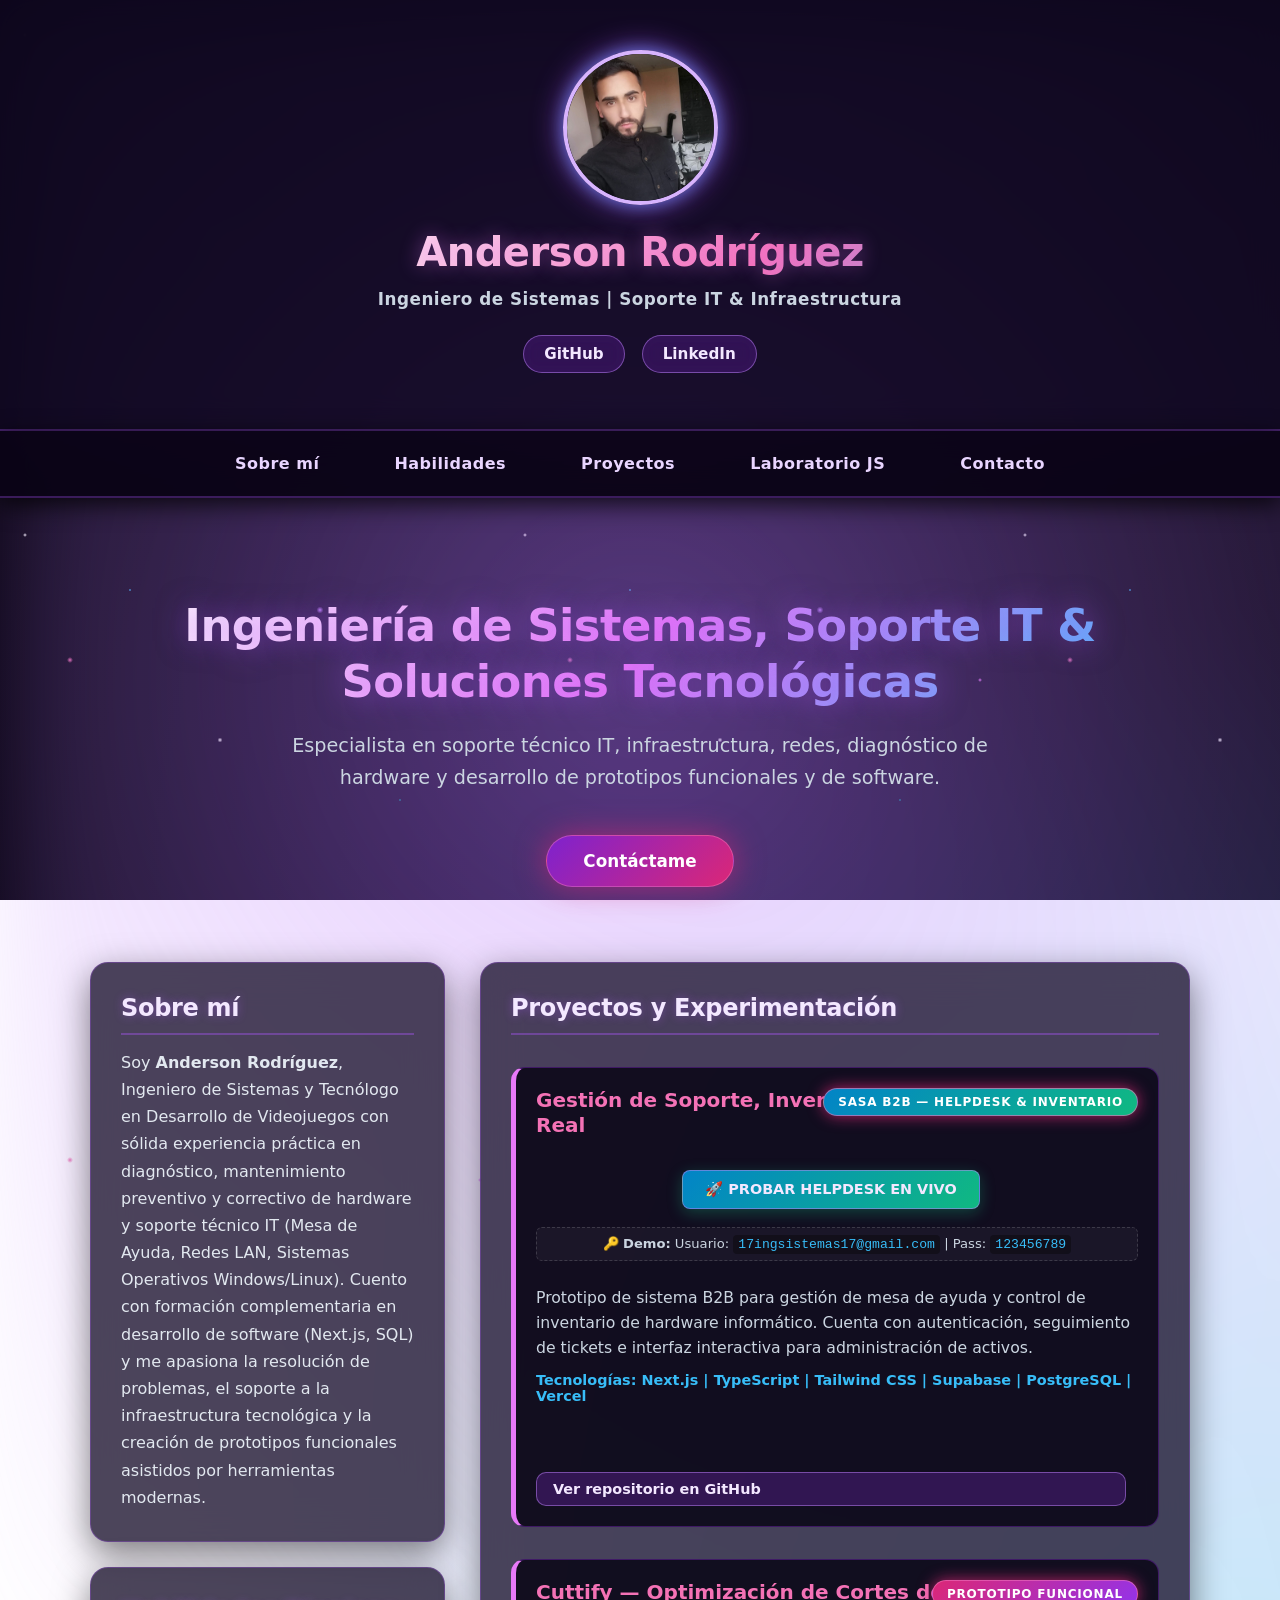
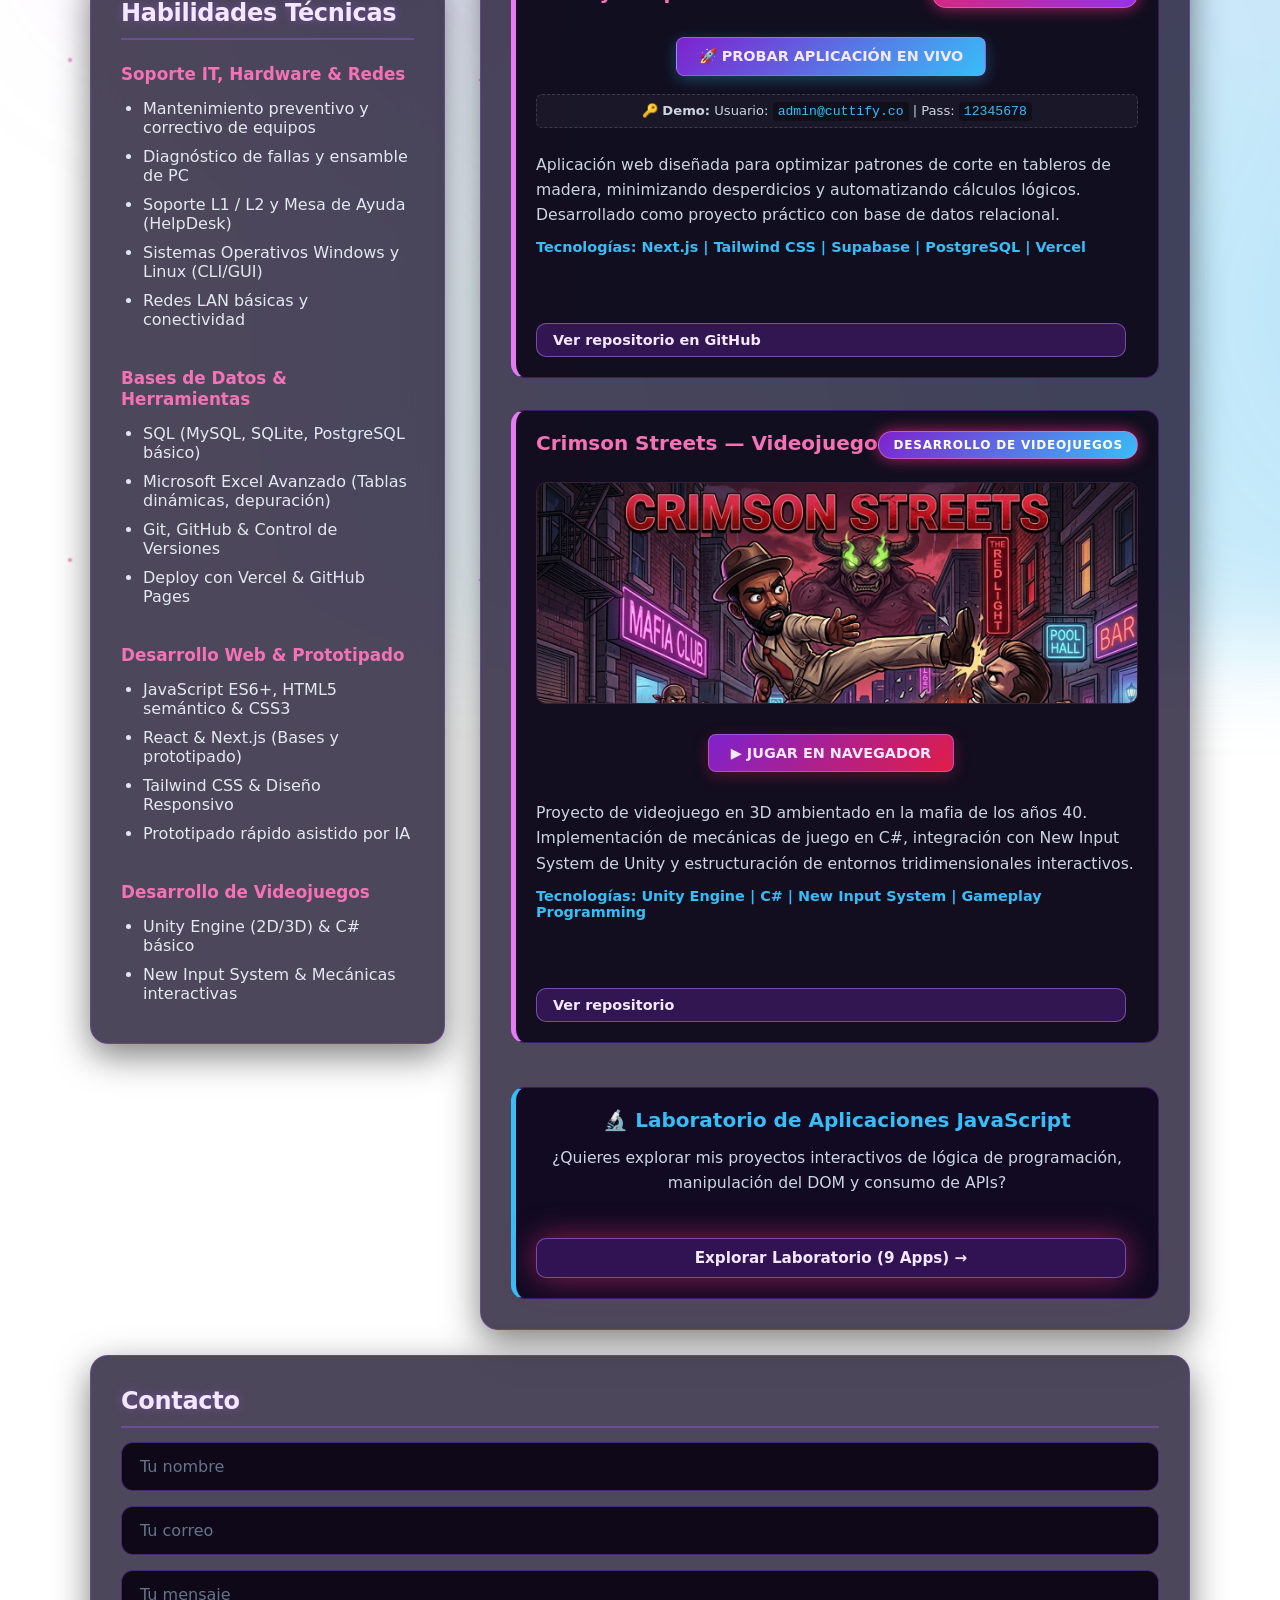
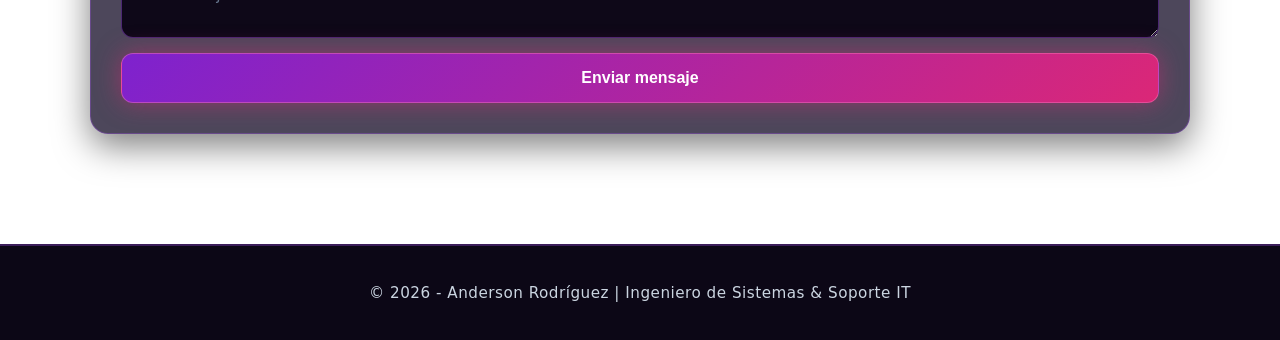
==== commit b1516957: "feat: uptate tittle hellp desk" ====
--- a/index.html
+++ b/index.html
@@ -222,7 +222,7 @@
             <!-- HelpDesk IT (SaaS B2B) -->
             <article class="proyecto">
               <span class="badge" style="background: linear-gradient(135deg, #0284c7, #10b981);">SASA B2B — HELPDESK & INVENTARIO</span>
-              <h3>HelpDesk IT — Mesa de Ayuda y Activos TI</h3>
+              <h3>Gestión de Soporte, Inventario TI & QA en Tiempo Real</h3>
               
               <!-- Botón Estilizado y Compacto para Probar App en Vivo -->
               <div style="text-align: center; margin: 14px 0 6px 0;">
